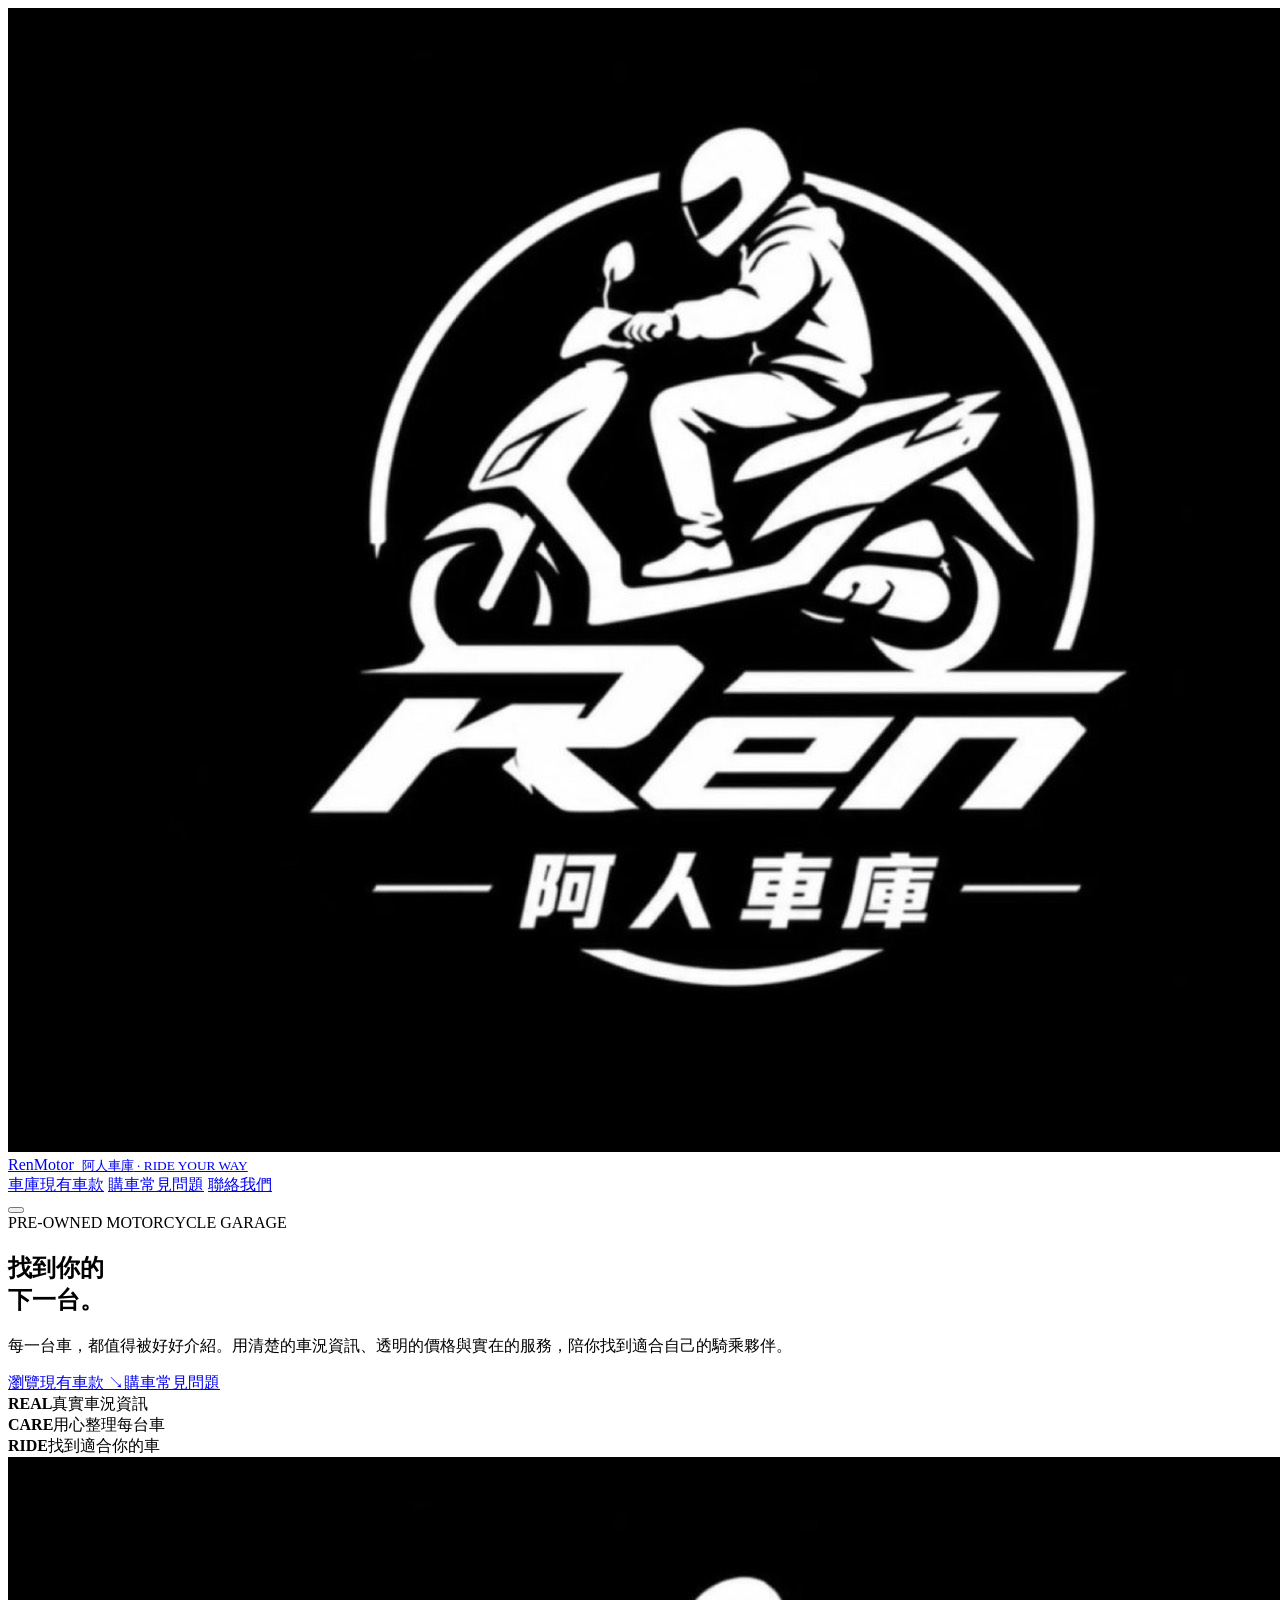
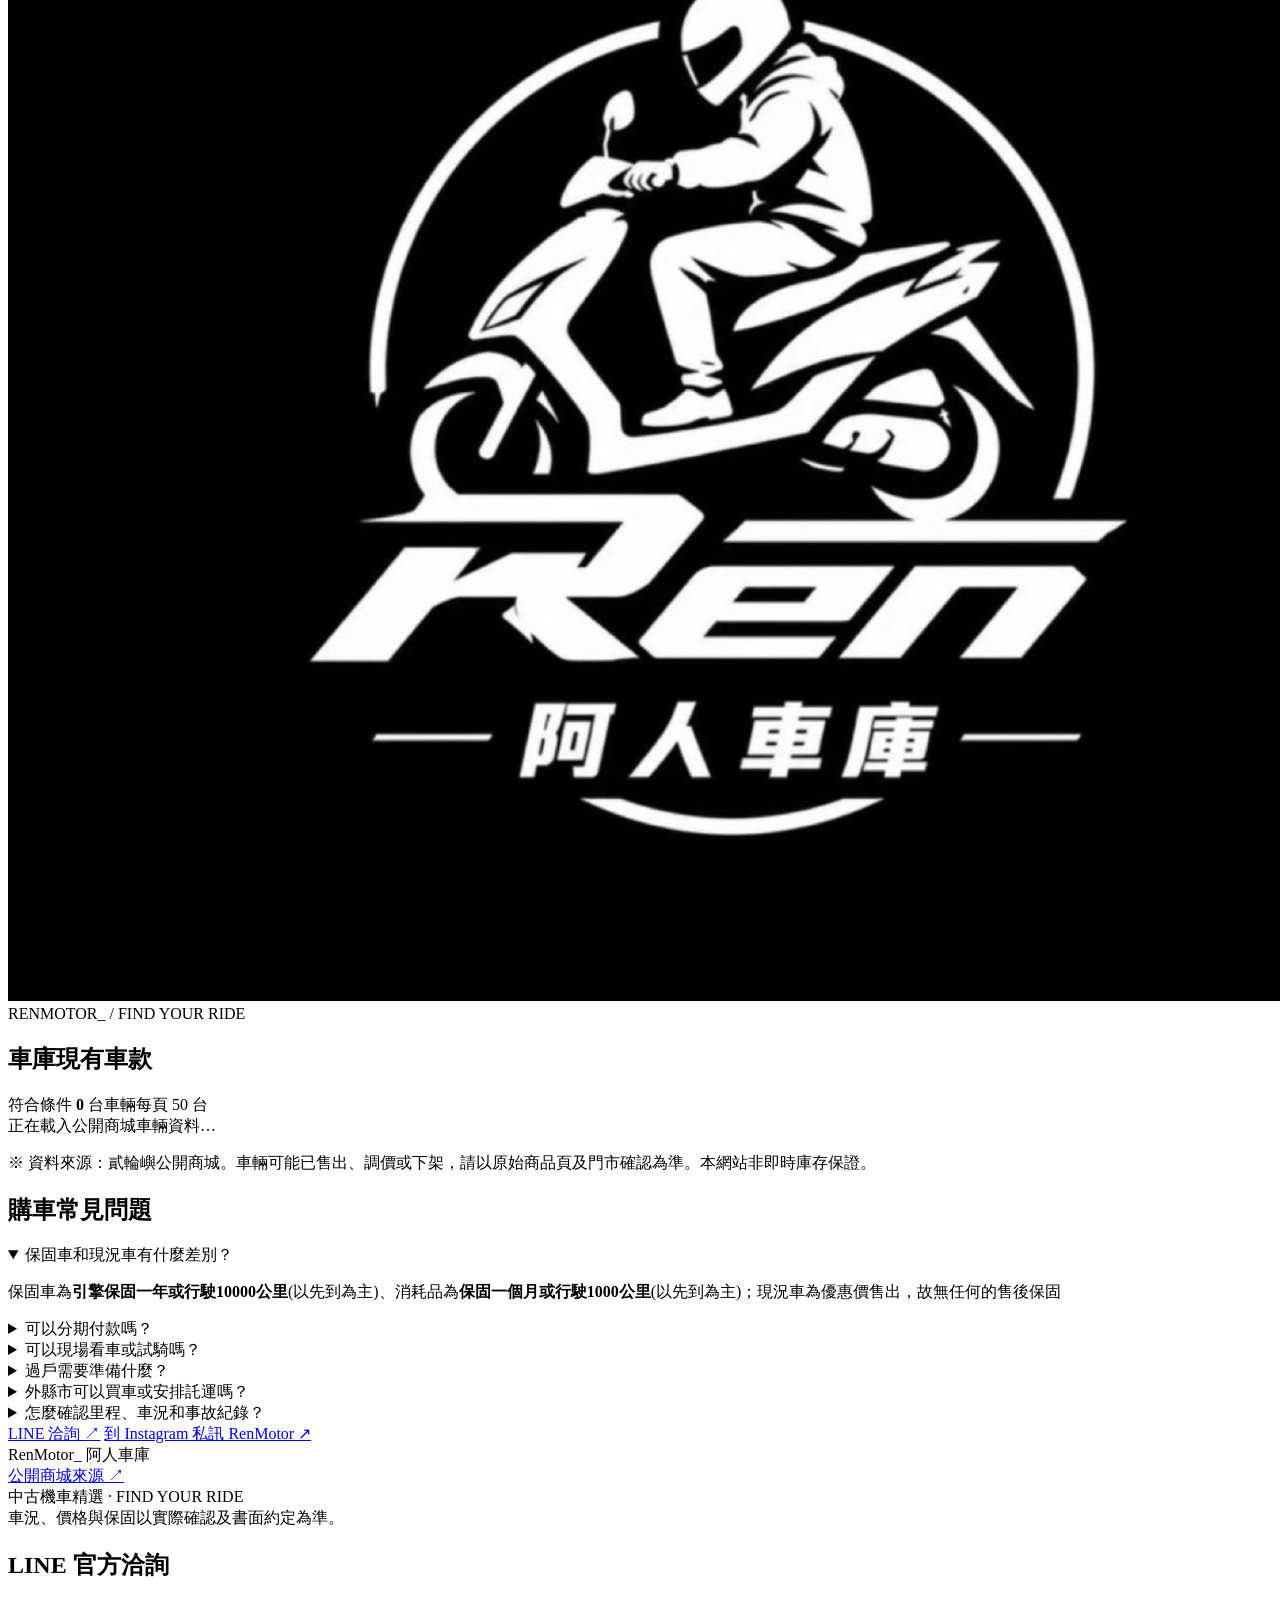
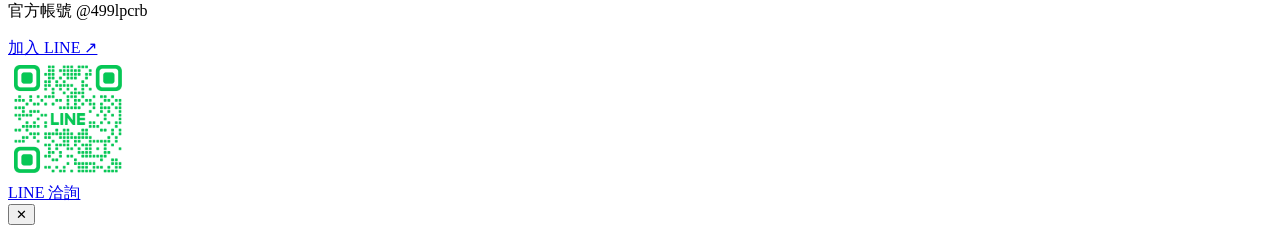
==== index.html @ c6c71e1e "Add files via upload" ====
<!DOCTYPE html>
<html lang="zh-Hant">
<head>
<meta charset="UTF-8">
<meta name="viewport" content="width=device-width, initial-scale=1.0">
<meta name="theme-color" content="#090909">
<meta name="referrer" content="no-referrer">
<meta http-equiv="Content-Security-Policy" content="default-src 'self'; img-src 'self' https://cdn.store-assets.com; object-src 'none'; frame-src 'none'; base-uri 'none'; form-action 'none'">
<title>RenMotor_ 阿人車庫｜中古機車精選</title>
<link rel="stylesheet" href="./styles.css">
</head>
<body>
<header><div class="wrap nav">
  <a class="brand" href="#" aria-label="RenMotor 首頁">
    <img class="logo" src="./ren-logo.png" alt="阿人車庫 Logo">
    <div>RenMotor_<small>阿人車庫<span lang="en"> · RIDE YOUR WAY</span></small></div>
  </a>
  <nav class="navlinks" aria-label="網站導覽">
    <a href="#inventory">車庫現有車款</a>
    <a href="#faq">購車常見問題</a>
    <a href="#contact">聯絡我們</a>
  </nav>
  <div class="nav-actions">
    <button class="nav-icon nav-filter" id="openFilters" type="button" aria-label="篩選車款" aria-haspopup="dialog" aria-controls="filterDrawer" aria-expanded="false">
      <span class="search-icon" aria-hidden="true"></span>
    </button>
    <a class="nav-icon" href="https://www.instagram.com/renmotor_/" target="_blank" rel="noopener noreferrer" aria-label="RenMotor Instagram"><span class="ig-icon" aria-hidden="true"></span></a>
    <a class="nav-icon" href="https://shop.2motor.tw/" target="_blank" rel="noopener noreferrer" aria-label="貳輪嶼線上車庫"><img class="motor-island-icon" src="./motor-island.png" alt=""></a>
  </div>
</div></header>
<main>
<section class="hero"><div class="wrap hero-grid">
  <div><div class="eyebrow">PRE-OWNED MOTORCYCLE GARAGE</div><h1>找到你的<br><span>下一台。</span></h1><p>每一台車，都值得被好好介紹。用清楚的車況資訊、透明的價格與實在的服務，陪你找到適合自己的騎乘夥伴。</p>
  <div class="hero-actions"><a class="btn primary" href="#inventory">瀏覽現有車款 ↘</a><a class="btn ghost" href="#faq">購車常見問題</a></div>
  <div class="stats"><div class="stat"><strong>REAL</strong><span>真實車況資訊</span></div><div class="stat"><strong>CARE</strong><span>用心整理每台車</span></div><div class="stat"><strong>RIDE</strong><span>找到適合你的車</span></div></div></div>
 
<div class="hero-visual">
  <img src="./ren-logo.png" alt="阿人車庫 RenMotor 品牌 Logo">
  <div class="hero-stamp">RENMOTOR_ / FIND YOUR RIDE</div>
</div>
</div></section>
<section class="section" id="inventory" aria-labelledby="inventory-title"><div class="wrap">
  <h2 class="visually-hidden" id="inventory-title">車庫現有車款</h2>
  <div class="results-line"><span aria-live="polite">符合條件 <strong id="resultCount">0</strong> 台車輛</span><span id="pageInfo">每頁 50 台</span></div>
  <div class="sync-status" id="syncStatus">正在載入公開商城車輛資料…</div>
  <div class="cards" id="cards"></div><div class="empty" id="empty" hidden>沒有符合條件的車款，試試調整搜尋條件。</div><div class="pagination" id="pagination" aria-label="車輛分頁"></div>
  <p class="notice">※ 資料來源：貳輪嶼公開商城。車輛可能已售出、調價或下架，請以原始商品頁及門市確認為準。本網站非即時庫存保證。</p>
</div></section>
<section class="section faq-section" id="faq" aria-labelledby="faq-title"><div class="wrap faq-wrap">
  <h2 id="faq-title">購車常見問題</h2>
  <details class="faq-item" name="purchase-faq" open>
    <summary>保固車和現況車有什麼差別？</summary>
    <p>保固車為<strong>引擎保固一年或行駛10000公里</strong>(以先到為主)、消耗品為<strong>保固一個月或行駛1000公里</strong>(以先到為主)；現況車為優惠價售出，故無任何的售後保固</p>
  </details>
  <details class="faq-item" name="purchase-faq">
    <summary>可以分期付款嗎？</summary>
    <p>我們配合的是民間貸款資融公司；需年滿18歲成年、且有薪轉帳證明或勞健保證明；需<strong>無酒駕及毒駕紀錄‼️</strong><br>請提供想看的車款，向門市確認可用的分期方案、期數、每期金額及總費用。實際條件以申辦結果與契約為準。</p>
  </details>
  <details class="faq-item" name="purchase-faq">
    <summary>可以現場看車或試騎嗎？</summary>
    <p>出發前可先提供車款或車輛編號，請門市確認庫存並預約。若要試騎，請先詢問門市的安排並備妥有效駕照。</p>
  </details>
  <details class="faq-item" name="purchase-faq">
    <summary>過戶需要準備什麼？</summary>
    <p>身分證正本、第二證件正本(健保卡或駕照擇一)、印章<br>※外籍人士需改提供A.R.C</p>
  </details>
  <details class="faq-item" name="purchase-faq">
    <summary>外縣市可以買車或安排託運嗎？</summary>
    <p>請告知取車地點或送達縣市，讓門市確認能否安排託運，以及費用、交付時間與驗收方式。</p>
  </details>
  <details class="faq-item" name="purchase-faq">
    <summary>怎麼確認里程、車況和事故紀錄？</summary>
    <p>可以先看原商品頁的照片和車況說明，並在看車時請門市說明里程、已知事故或泡水紀錄，以及可提供的檢查或維修資料。</p>
  </details>
  <div class="faq-contact">
    <a class="line-action" href="https://line.me/R/ti/p/%40499lpcrb" target="_blank" rel="noopener noreferrer">LINE 洽詢 ↗</a>
    <a class="line-action" href="https://www.instagram.com/renmotor_/" target="_blank" rel="noopener noreferrer">到 Instagram 私訊 RenMotor ↗</a>
  </div>
</div></section>
</main>
<footer id="contact"><div class="wrap footer-row">
  <div>
    <div class="footer-brand">Ren<span>Motor_</span> 阿人車庫</div>
    <div class="footer-note"><a class="details-link" href="https://shop.2motor.tw/collections/allmotor" target="_blank" rel="noopener noreferrer">公開商城來源 ↗</a></div>
    <div class="footer-note">中古機車精選 · FIND YOUR RIDE</div>
  </div>
  <div>車況、價格與保固以實際確認及書面約定為準。</div>
  <section class="line-contact" aria-labelledby="line-contact-title">
    <div>
      <h2 id="line-contact-title">LINE 官方洽詢</h2>
      <p>官方帳號 @499lpcrb</p>
      <a class="line-action" id="lineAddFriend" href="https://line.me/R/ti/p/%40499lpcrb" target="_blank" rel="noopener noreferrer">加入 LINE ↗</a>
    </div>
    <img class="line-qr" src="./line-qr.png" width="120" height="120" loading="lazy" alt="掃描 QR Code 加入 LINE 官方帳號 @499lpcrb">
  </section>
</div></footer>
<a class="line-float" href="https://line.me/R/ti/p/%40499lpcrb" target="_blank" rel="noopener noreferrer" aria-label="LINE 洽詢 @499lpcrb">
  <span class="line-bubble" aria-hidden="true"></span> LINE 洽詢
</a>
<dialog class="filter-drawer" id="filterDrawer" aria-labelledby="filterTitle">
  <div class="filter-heading">
    <h2 id="filterTitle">篩選車款</h2>
    <button class="filter-close" id="closeFilters" type="button" aria-label="關閉篩選" autofocus>×</button>
  </div>
  <form id="filterForm" method="dialog">
    <div class="filter-fields">
      <div class="field field-wide">
        <label for="search">關鍵字搜尋</label>
        <input id="search" type="search" autocomplete="off" placeholder="輸入品牌、車型或車輛編號">
      </div>
      <div class="field">
        <label for="storeFilter">門市</label>
        <select id="storeFilter"><option value="">全部門市</option></select>
      </div>
      <div class="field">
        <label for="brandFilter">品牌</label>
        <select id="brandFilter">
          <option value="">全部品牌</option>
          <option value="YAMAHA">YAMAHA 山葉</option>
          <option value="SYM">SYM 三陽</option>
          <option value="KYMCO">KYMCO 光陽</option>
          <option value="HONDA">HONDA 本田</option>
          <option value="SUZUKI">SUZUKI 台鈴／鈴木</option>
          <option value="KAWASAKI">KAWASAKI 川崎</option>
          <option value="GOGORO">GOGORO 睿能</option>
          <option value="AEON">AEON 宏佳騰</option>
          <option value="BMW">BMW</option>
          <option value="HARTFORD">HARTFORD 哈特佛</option>
          <option value="PGO">PGO</option>
          <option value="VESPA">VESPA</option>
        </select>
      </div>
      <div class="field">
        <label for="categoryFilter">排氣量與車種</label>
        <select id="categoryFilter">
          <option value="">全部車種</option>
          <option value="electric">電動車款</option>
          <option value="green-50">50cc 綠牌車款</option>
          <option value="up-to-125">125cc 以下車款</option>
          <option value="126-150">126–150cc 車款</option>
          <option value="151-249">151–249cc 車款</option>
          <option value="heavy">紅黃牌重機</option>
          <option value="white-manual">白牌檔車</option>
          <option value="vespa">偉士牌</option>
        </select>
      </div>
      <div class="field">
        <label for="warrantyFilter">保固篩選</label>
        <select id="warrantyFilter">
          <option value="">全部車輛</option>
          <option value="warranty">保固車</option>
          <option value="as-is">現況車</option>
        </select>
      </div>
      <div class="field field-wide">
        <label for="sortFilter">排序方式</label>
        <select id="sortFilter">
          <option value="newest">最新上架</option>
          <option value="low">價格由低至高</option>
          <option value="high">價格由高至低</option>
        </select>
      </div>
    </div>
    <div class="filter-actions">
      <button class="btn ghost" id="resetBtn" type="button">重設全部</button>
      <button class="btn primary" type="submit">套用篩選</button>
    </div>
  </form>
</dialog>
<div class="modal" id="modal" role="dialog" aria-modal="true" aria-labelledby="modalTitle"><div class="modal-box"><button class="modal-close" id="closeModal" aria-label="關閉">✕</button><div class="modal-content" id="modalContent"></div></div></div>
<div class="toast" id="toast"></div>
<script src="./app.js"></script>
</body>
</html>
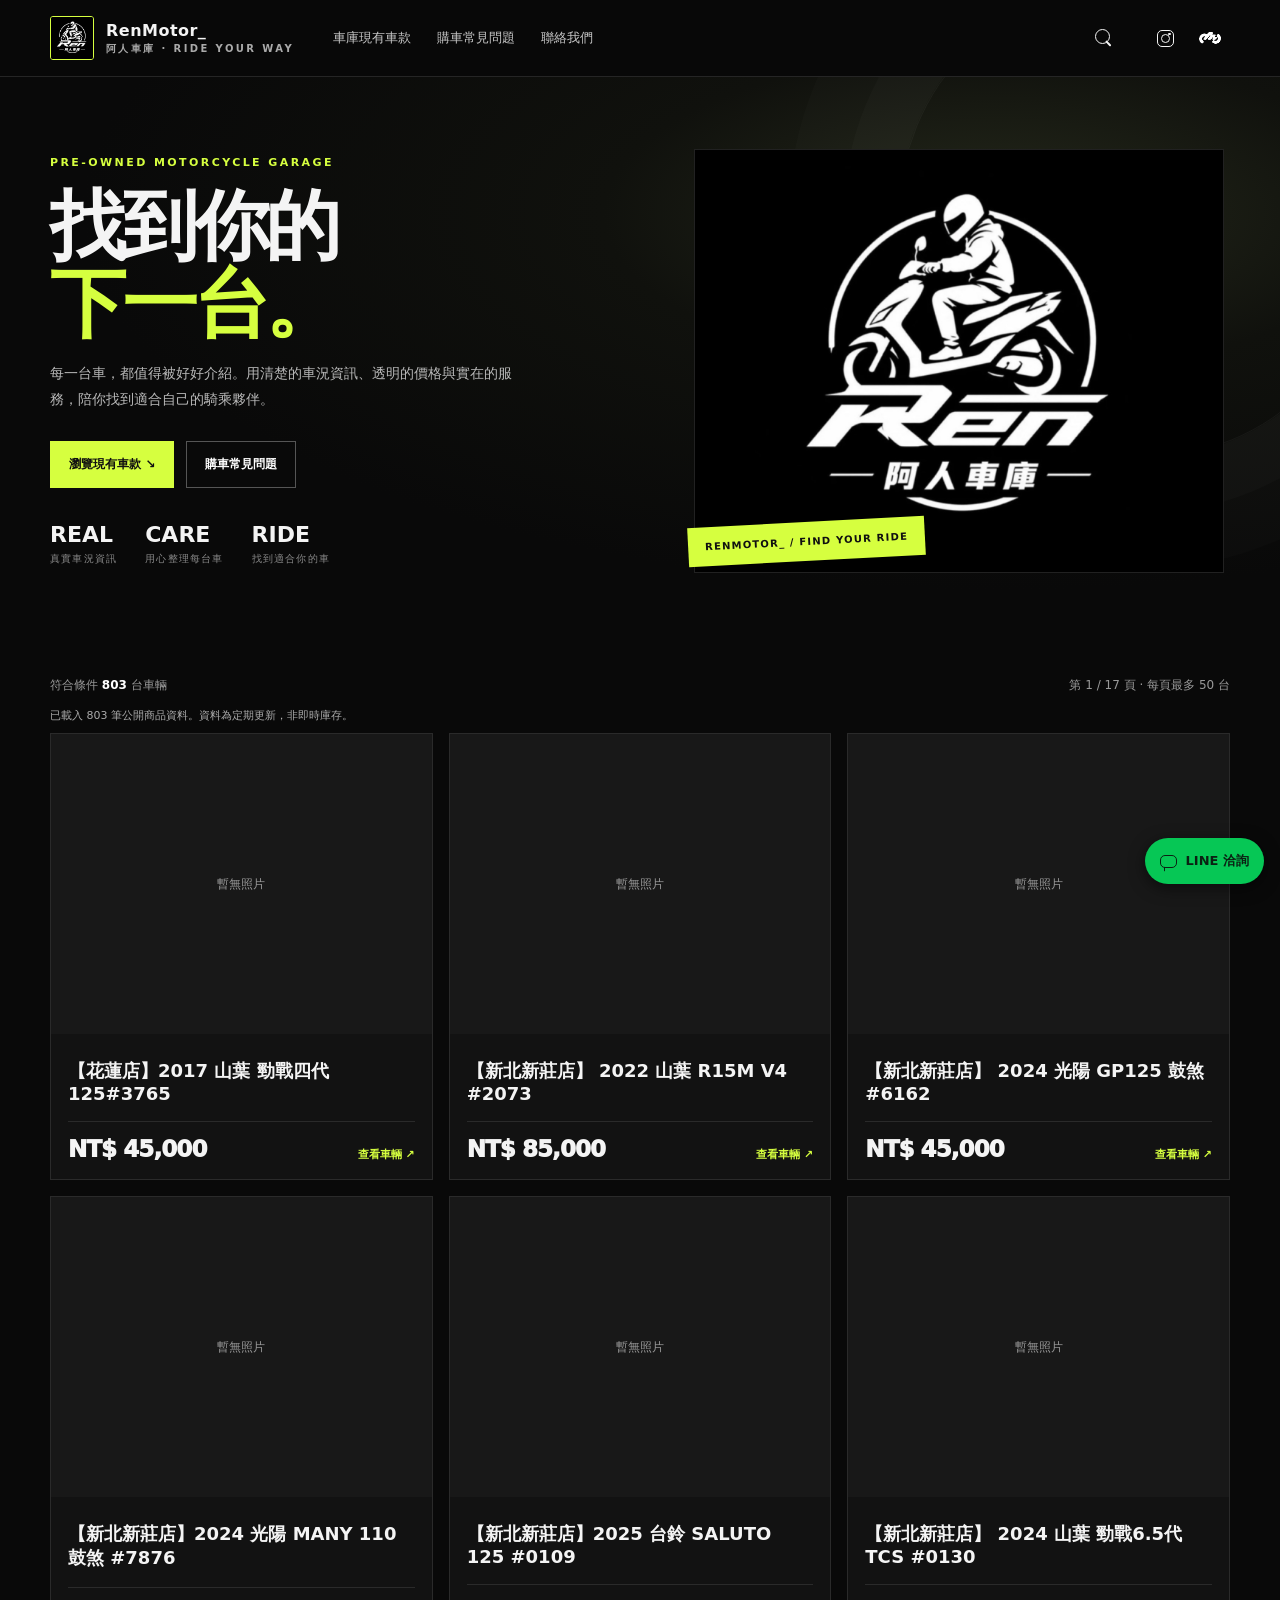
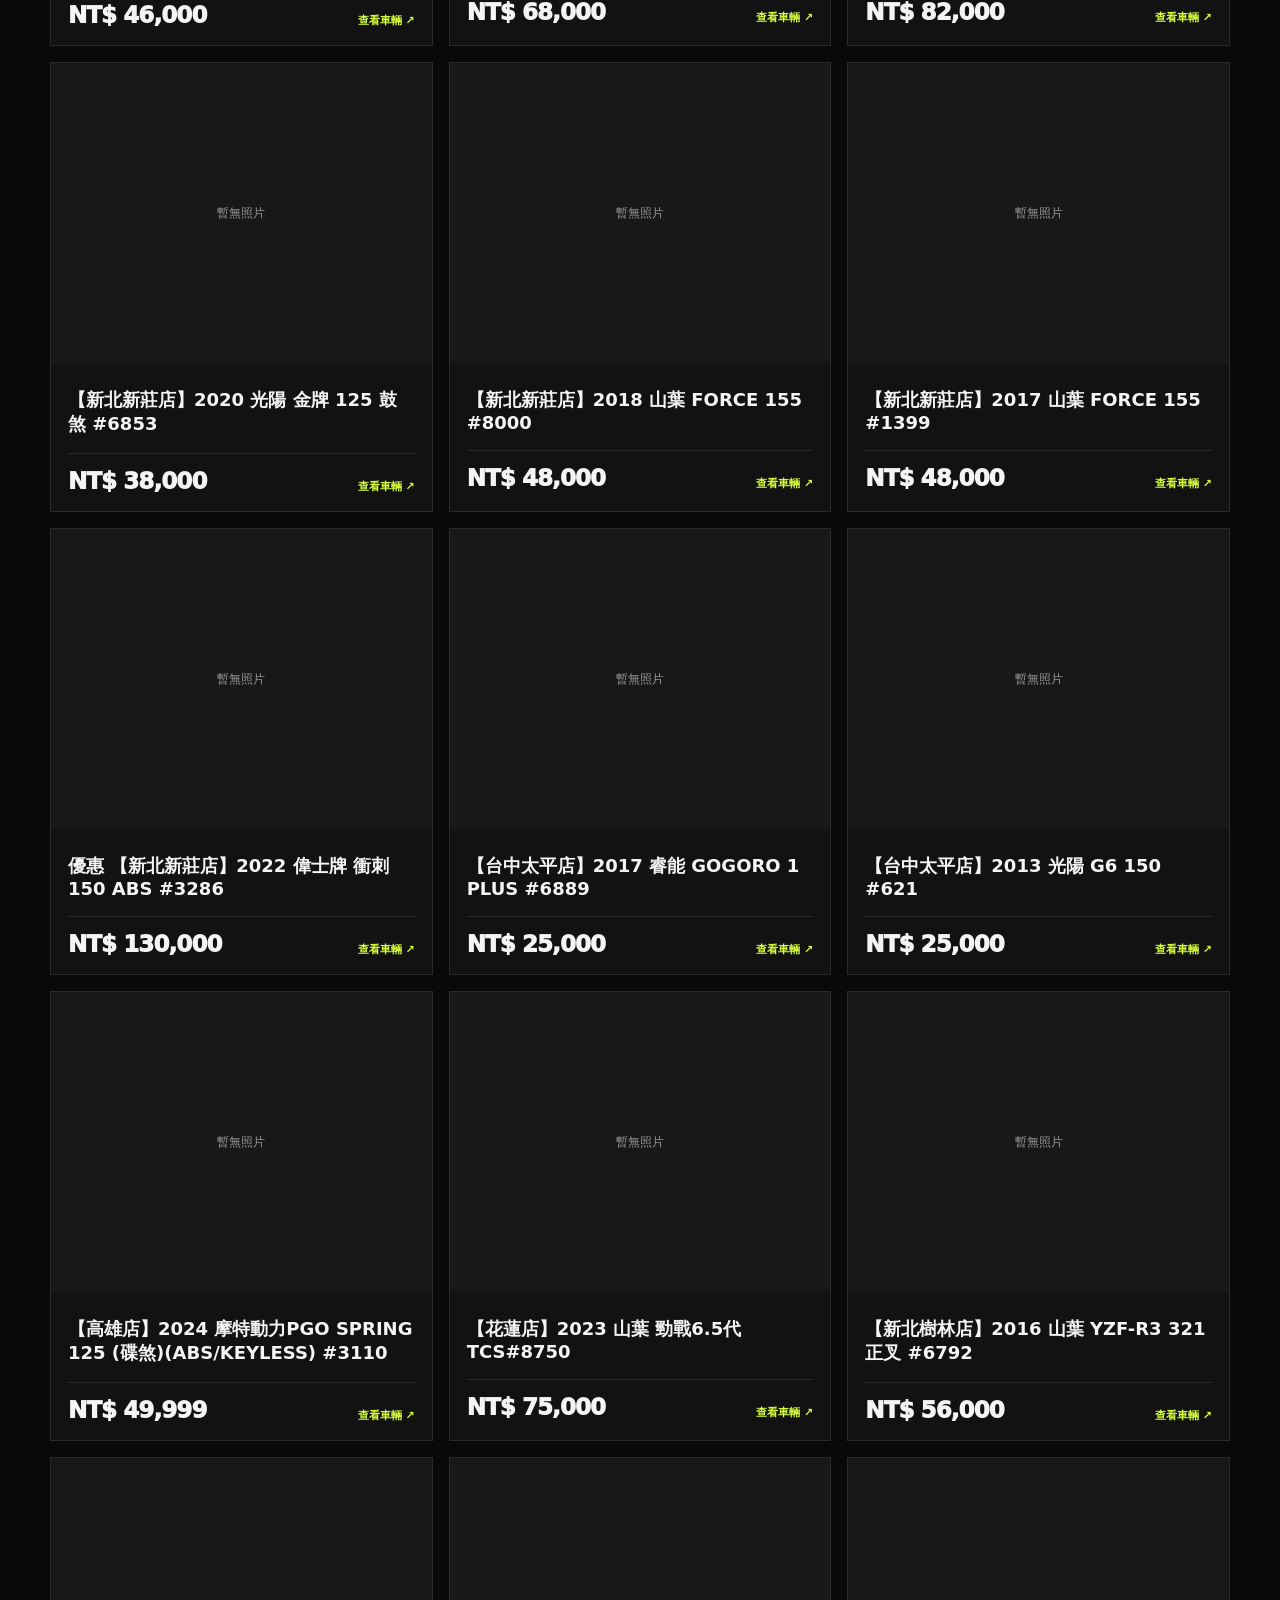
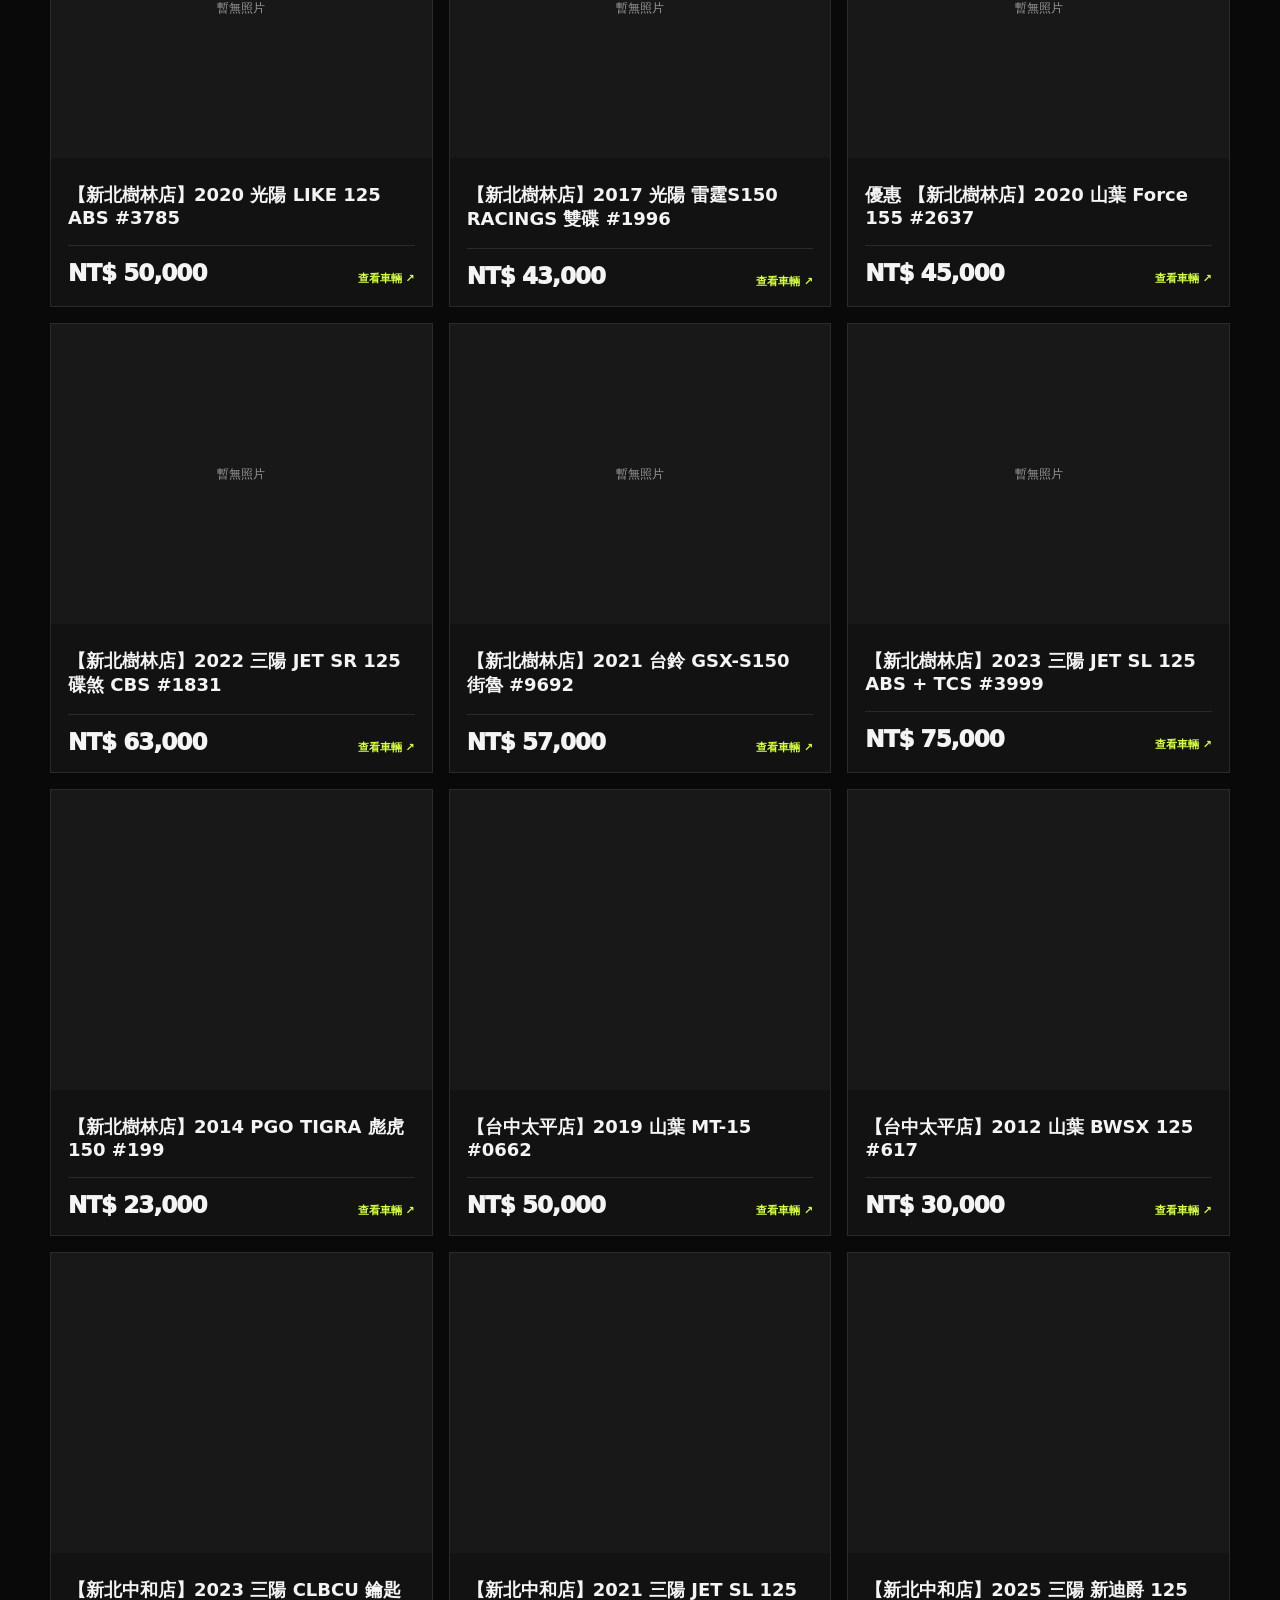
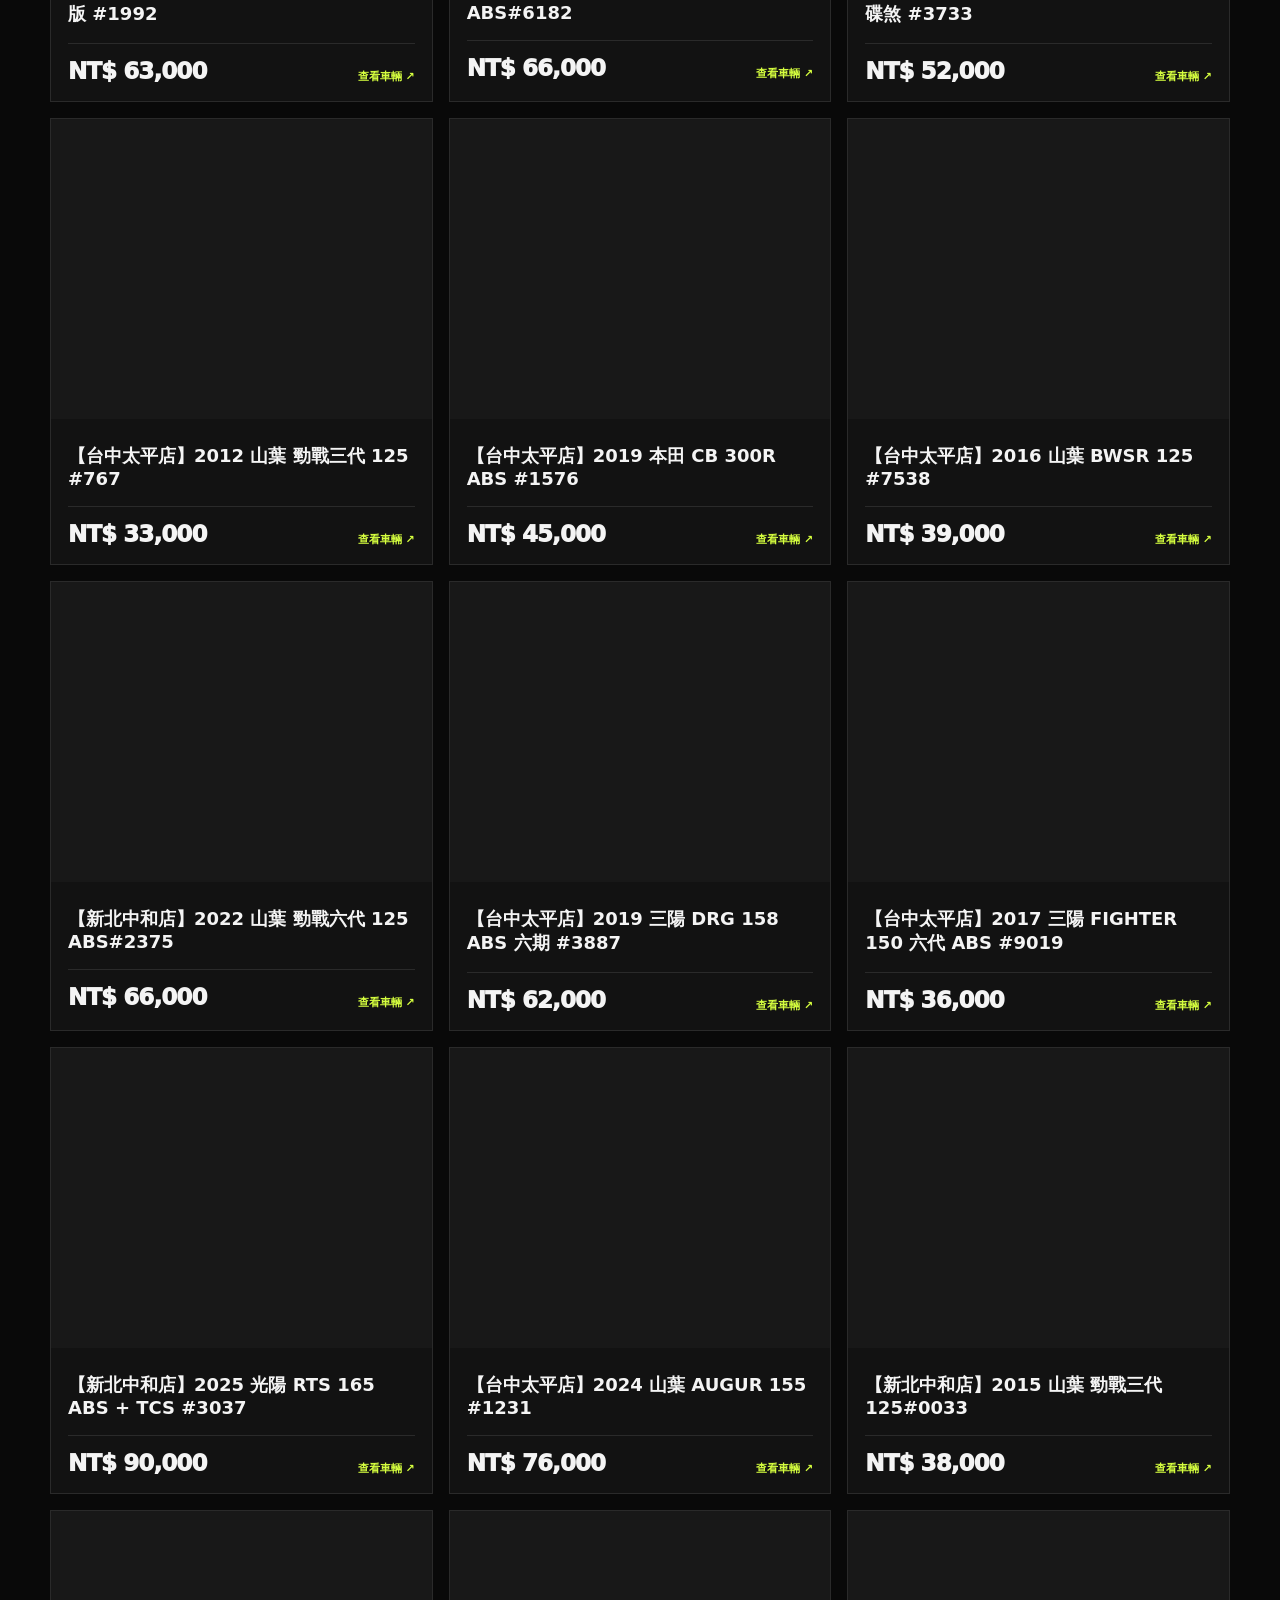
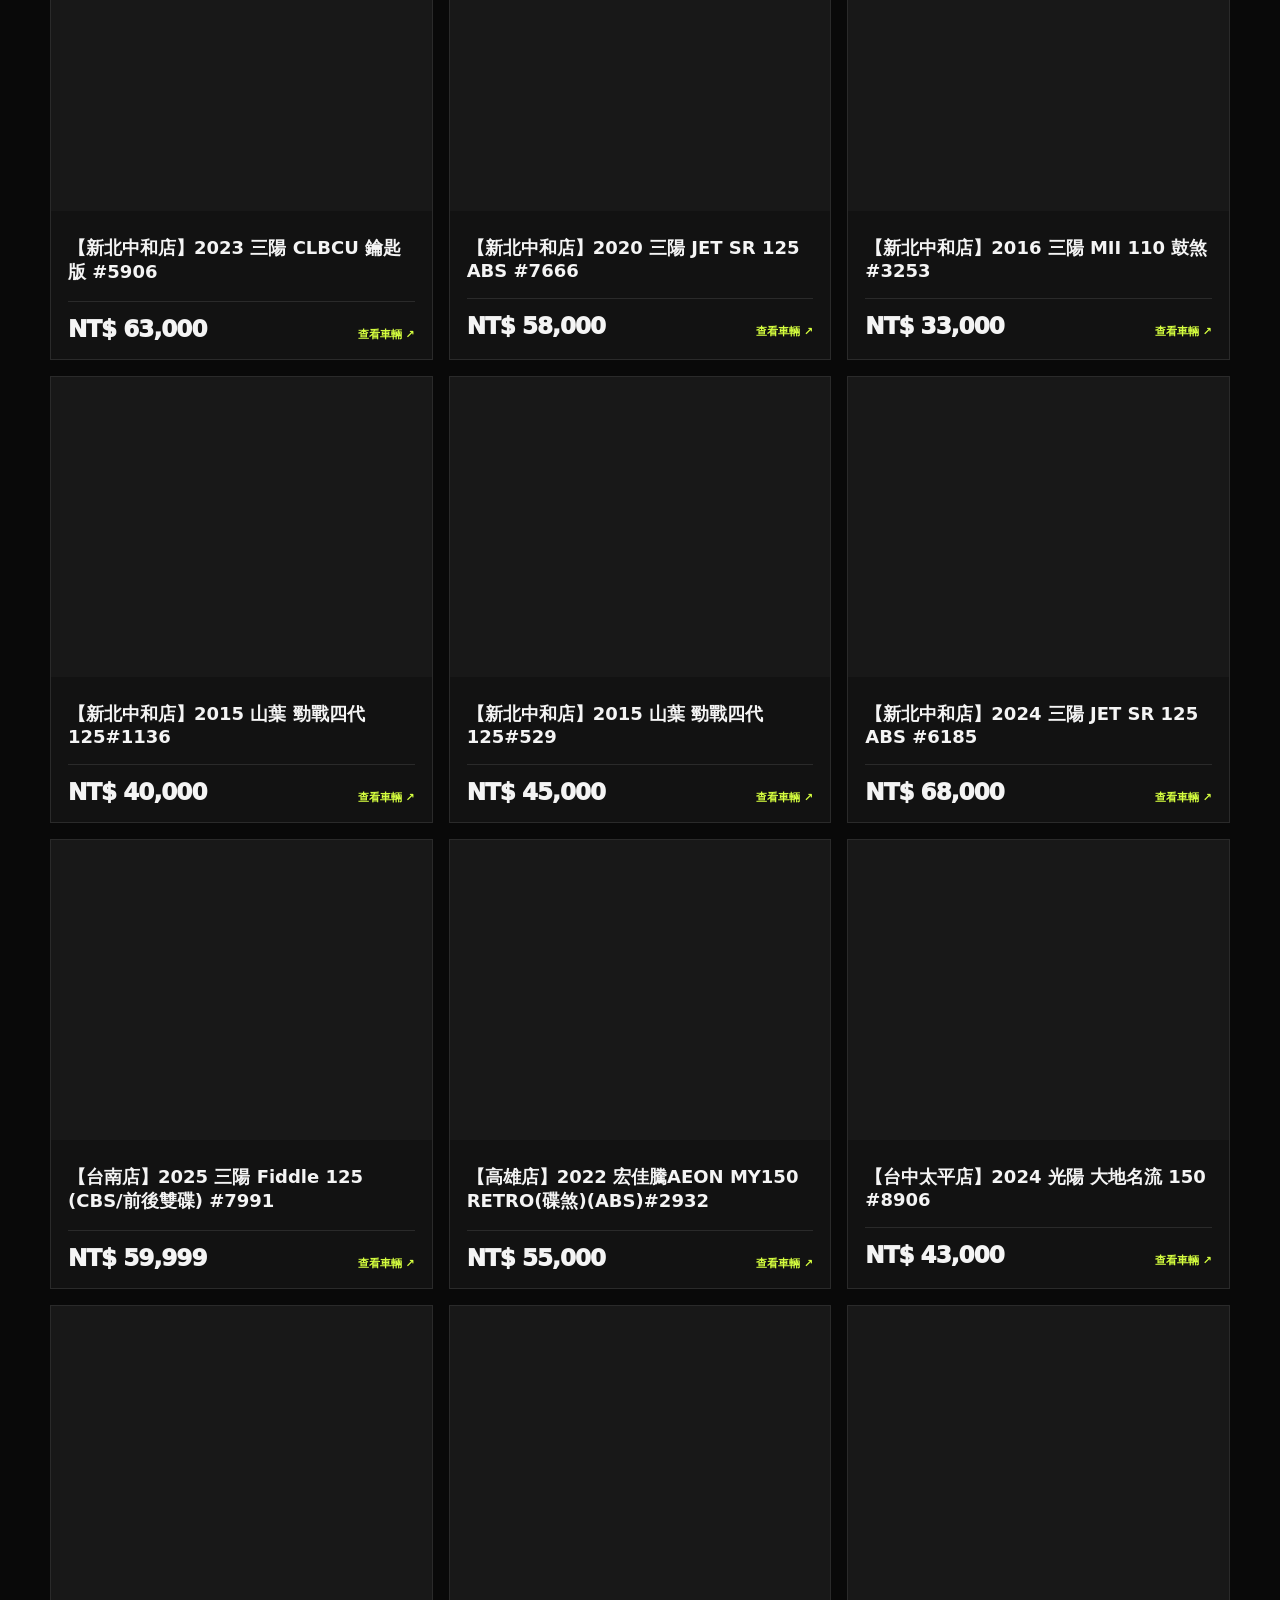
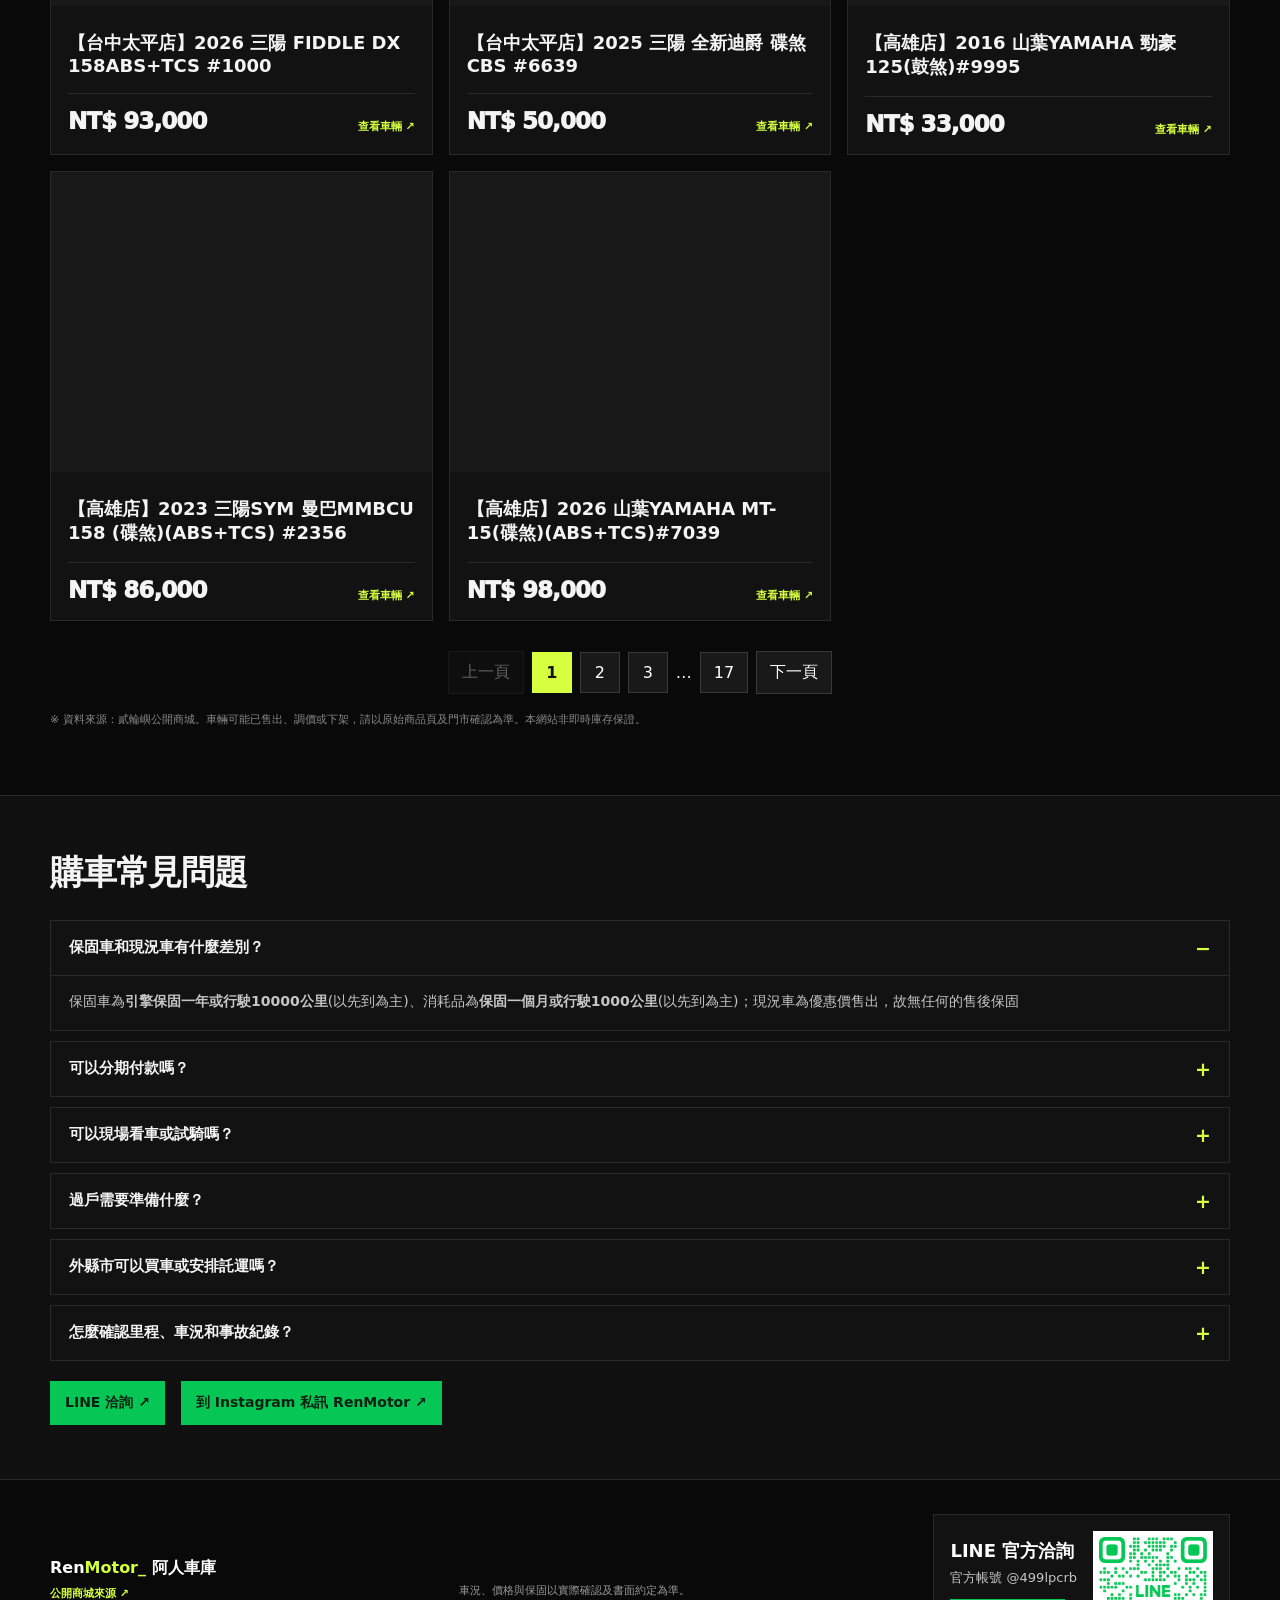
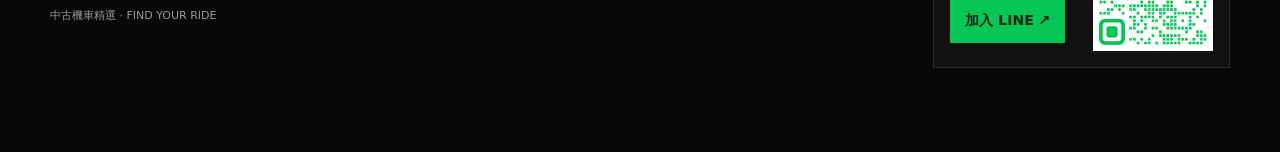
==== commit b97772f7: "Add files via upload" ====
--- a/index.html
+++ b/index.html
@@ -6,8 +6,19 @@
 <meta name="theme-color" content="#090909">
 <meta name="referrer" content="no-referrer">
 <meta http-equiv="Content-Security-Policy" content="default-src 'self'; img-src 'self' https://cdn.store-assets.com; object-src 'none'; frame-src 'none'; base-uri 'none'; form-action 'none'">
-<title>RenMotor_ 阿人車庫｜中古機車精選</title>
+<title>阿人車庫 RenMotor｜中古機車查詢與購車諮詢</title>
+<meta name="description" content="查詢貳輪嶼各門市的中古機車，依品牌、門市與保固條件篩選。透過 LINE 或 Instagram 聯繫阿人車庫，詢問車況、價格與看車方式。">
+<link rel="canonical" href="https://renmotor-tw.github.io/">
+<link rel="icon" href="./favicon.png" type="image/png" sizes="96x96">
 <link rel="stylesheet" href="./styles.css">
+<script type="application/ld+json">
+{
+  "@context": "https://schema.org",
+  "@type": "WebSite",
+  "name": "阿人車庫 RenMotor",
+  "url": "https://renmotor-tw.github.io/"
+}
+</script>
 </head>
 <body>
 <header><div class="wrap nav">
--- a/styles.css
+++ b/styles.css
@@ -0,0 +1,233 @@
+:root{--bg:#090909;--panel:#121212;--panel2:#191919;--line:#2a2a2a;--text:#f4f4f4;--muted:#a3a3a3;--lime:#d6ff3f;--white:#fff}
+*{box-sizing:border-box}html{scroll-behavior:smooth}body{margin:0;background:var(--bg);color:var(--text);font-family:Inter,"Noto Sans TC","Microsoft JhengHei",system-ui,sans-serif}a{color:inherit;text-decoration:none}button,input,select{font:inherit}
+header{border-bottom:1px solid #252525;background:rgba(9,9,9,.92);position:sticky;top:0;z-index:10;backdrop-filter:blur(16px)}.brand{display:flex;align-items:center;gap:12px;font-weight:900;letter-spacing:.03em}.logo {
+  width: 44px;
+  height: 44px;
+  flex-shrink: 0;
+  display: block;
+  object-fit: cover;
+  object-position: center 52%;
+  background: #090909;
+  border: 1px solid var(--lime);
+  border-radius: 3px;
+}.brand small{display:block;color:#aaa;font-size:10px;letter-spacing:.24em;margin-top:2px}
+.hero{padding:72px 0 50px;position:relative;overflow:hidden;background:radial-gradient(ellipse at 78% 25%,#25291b 0%,#10110d 28%,#090909 65%)}.hero:after{content:"";position:absolute;width:480px;height:480px;border:1px solid #ffffff0b;border-radius:50%;right:-100px;top:-100px;box-shadow:0 0 0 55px #ffffff04,0 0 0 110px #ffffff03;pointer-events:none}.eyebrow{color:var(--lime);font-size:11px;letter-spacing:.22em;font-weight:800;text-transform:uppercase}.hero-grid{display:grid;grid-template-columns:1.05fr .95fr;align-items:center;gap:38px;position:relative;z-index:1}.hero h1{font-size:clamp(42px,6vw,76px);line-height:1.03;letter-spacing:-.055em;margin:18px 0}.hero h1 span{color:var(--lime)}.hero p{color:#b8b8b8;max-width:470px;line-height:1.85;font-size:14px}.hero-actions{display:flex;gap:12px;flex-wrap:wrap;margin-top:28px}.btn{display:inline-flex;align-items:center;justify-content:center;gap:8px;padding:14px 18px;font-size:12px;font-weight:850;border:1px solid #555;cursor:pointer}.btn.primary{background:var(--lime);color:#101010;border-color:var(--lime)}.btn.ghost{background:transparent;color:#fff}.hero-visual{min-height:300px;display:flex;align-items:center;justify-content:center;position:relative}.hero-visual img{
+  width:100%;
+  max-width:530px;
+  aspect-ratio:1.25;
+  object-fit:contain;
+  background:#090909;
+  filter:none;
+  border:1px solid #ffffff19;
+}.hero-stamp{position:absolute;bottom:12px;left:0;background:var(--lime);color:#101010;padding:14px 17px;font-size:10px;font-weight:900;letter-spacing:.12em;transform:rotate(-3deg)}.stats{display:flex;gap:28px;margin-top:34px}.stat strong{font-size:22px;display:block}.stat span{font-size:10px;color:#888;letter-spacing:.12em}
+.section{padding:54px 0}.field{display:flex;flex-direction:column;gap:7px}.field label{font-size:13px;color:#9b9b9b;letter-spacing:.08em}.field input,.field select{width:100%;background:#0b0b0b;color:#f4f4f4;border:1px solid #333;padding:10px 11px;min-height:42px;outline:none;min-width:0}.field input:focus,.field select:focus{border-color:var(--lime)}.results-line{display:flex;justify-content:space-between;align-items:center;color:#999;font-size:12px;margin-bottom:14px}.results-line strong{color:#fff}.cards{display:grid;grid-template-columns:repeat(3,1fr);gap:16px}.bike-card{background:var(--panel);border:1px solid var(--line);transition:transform .2s,border-color .2s;cursor:pointer;min-width:0}.bike-card:hover{transform:translateY(-4px);border-color:#707b35}.bike-img{height:220px;position:relative;background:#222;overflow:hidden}.bike-img img{width:100%;height:100%;object-fit:cover;transition:transform .4s;filter:contrast(1.04)}.bike-card:hover .bike-img img{transform:scale(1.04)}.tag{position:absolute;top:12px;left:12px;background:var(--lime);color:#111;padding:6px 8px;font-size:9px;font-weight:950;letter-spacing:.08em}.tag.gray{background:#252525;color:#ddd;border:1px solid #555}.card-body{padding:17px}.card-kicker{color:#aaa;font-size:10px;letter-spacing:.1em}.card-title{font-size:18px;font-weight:850;margin:8px 0 13px}.specs{display:flex;gap:12px;flex-wrap:wrap;color:#a7a7a7;font-size:11px}.price-row{display:flex;justify-content:space-between;align-items:end;border-top:1px solid #2a2a2a;margin-top:17px;padding-top:14px}.price{font-size:23px;font-weight:950;letter-spacing:-.04em}.price small{font-size:10px;color:#999;font-weight:500;letter-spacing:0}.details-link{font-size:11px;color:var(--lime);font-weight:800}.empty{padding:50px 20px;text-align:center;color:#aaa;border:1px dashed #444}.notice{font-size:11px;color:#888;margin-top:16px;line-height:1.8}
+footer{padding:34px 0;border-top:1px solid #292929;color:#999;font-size:11px}.footer-row{display:flex;justify-content:space-between;gap:20px;align-items:center}.footer-brand{font-size:16px;font-weight:900;color:#fff}.footer-brand span{color:var(--lime)}
+.modal{position:fixed;inset:0;background:#000c;z-index:20;display:none;align-items:center;justify-content:center;padding:20px}.modal.open{display:flex}.modal-box{background:#111;border:1px solid #444;max-width:900px;width:100%;max-height:90vh;overflow:auto;position:relative}.modal-close{position:sticky;float:right;top:8px;margin:8px 8px 0 0;z-index:2;background:#222;color:#fff;border:1px solid #555;width:36px;height:36px;cursor:pointer}.modal-content{display:grid;grid-template-columns:1fr 1fr;gap:0}.modal-photo{min-height:360px;background:#222}.modal-photo img{width:100%;height:100%;min-height:360px;object-fit:cover}.modal-info{padding:30px}.modal-info h2{font-size:28px;margin:10px 0}.modal-info .price{font-size:30px;color:var(--lime);margin:16px 0}.detail-grid{display:grid;grid-template-columns:1fr 1fr;gap:10px;margin:22px 0}.detail-cell{background:#1a1a1a;padding:12px}.detail-cell small{display:block;color:#999;font-size:10px;margin-bottom:5px}.detail-cell strong{font-size:13px}.modal-info p{font-size:12px;line-height:1.9;color:#bbb}.warranty{border:1px solid #4e5d20;color:#dfff74;padding:11px;font-size:11px;margin:16px 0}.line-btn{display:flex;width:100%;background:var(--lime);color:#111;justify-content:center;padding:14px;font-weight:950;font-size:12px;margin-top:18px}.toast{position:fixed;bottom:20px;left:50%;transform:translateX(-50%);background:#222;border:1px solid #555;padding:12px 16px;font-size:12px;display:none;z-index:30}
+@media(max-width:850px){.hero-grid{grid-template-columns:1fr}.hero{padding-top:50px}.hero-visual{min-height:200px}.hero-visual img{max-width:none;max-height:300px}.cards{grid-template-columns:repeat(2,1fr)}}
+@media(max-width:560px){.hero h1{font-size:44px}.hero{padding:42px 0}.stats{gap:20px}.stat strong{font-size:19px}.section{padding:38px 0}.cards{grid-template-columns:1fr}.bike-img{height:235px}.value-grid{grid-template-columns:1fr;gap:16px}.footer-row{align-items:start;flex-direction:column}.modal-content{grid-template-columns:1fr}.modal-photo,.modal-photo img{min-height:230px;height:230px}.modal-info{padding:20px}.modal-info h2{font-size:24px}}
+
+.pagination{display:flex;justify-content:center;align-items:center;gap:8px;flex-wrap:wrap;margin:30px 0 12px}.pagination button{background:#191919;border:1px solid #393939;color:#fff;padding:10px 13px;cursor:pointer;min-width:40px}.pagination button.active{background:var(--lime);color:#111;border-color:var(--lime);font-weight:900}.pagination button:disabled{opacity:.35;cursor:not-allowed}.sync-status{font-size:11px;color:#aaa;margin:10px 0}.store-name{color:var(--lime);font-size:11px;font-weight:800}.source-link{display:block;margin-top:12px;font-size:12px;color:var(--lime);text-decoration:underline}.no-image{display:grid;place-items:center;height:100%;color:#999;font-size:12px}.card-title{min-height:45px}
+
+/* RenMotor_ 車輛照片顯示優化 */
+  .bike-img {
+  height: 300px;
+  background: #181818;
+}
+
+.bike-img img {
+  width: 100%;
+  height: 100%;
+  object-fit: contain;
+  object-position: center;
+}
+
+@media (max-width: 560px) {
+  .bike-img {
+    height: 280px;
+  }
+ }
+
+/* 隱藏重複的門市小字與年份編號 */
+.bike-card .store-name,
+.bike-card .specs {
+  display: none;
+}
+
+
+
+
+.ig-icon{display:block;width:17px;height:17px;border:1.6px solid currentColor;border-radius:5px;position:relative}
+.ig-icon::before{content:"";position:absolute;width:7px;height:7px;border:1.5px solid currentColor;border-radius:50%;inset:0;margin:auto}
+.ig-icon::after{content:"";position:absolute;width:2.5px;height:2.5px;background:currentColor;border-radius:50%;right:2px;top:2px}
+#inventory,#faq,#contact{scroll-margin-top:110px}
+.faq-section{border-top:1px solid var(--line);background:#101010}
+
+.faq-wrap h2{font-size:clamp(26px,4vw,34px);margin:0 0 24px;letter-spacing:-.035em}
+.faq-item{border:1px solid var(--line);background:var(--panel)}
+.faq-item+.faq-item{margin-top:10px}
+.faq-item summary{display:flex;align-items:center;justify-content:space-between;gap:14px;padding:16px 18px;cursor:pointer;list-style:none;font-size:15px;font-weight:750}
+.faq-item summary::-webkit-details-marker{display:none}
+.faq-item summary::after{content:"+";color:var(--lime);font-size:19px}
+.faq-item[open] summary::after{content:"−"}
+.faq-item summary:focus-visible{outline:2px solid var(--lime);outline-offset:-2px}
+.faq-item p{margin:0;padding:14px 18px 16px;border-top:1px solid var(--line);font-size:14px;color:#c5c5c5;line-height:1.7}
+.faq-contact{display:flex;align-items:center;flex-wrap:wrap;gap:12px 16px;margin:20px 0 0;font-size:14px}
+
+.line-action,.line-float{display:inline-flex;align-items:center;justify-content:center;gap:9px;background:#06c755;color:#0b2113;font-weight:850}
+.line-action{min-height:44px;padding:10px 15px;font-size:14px}
+.line-action:hover,.line-float:hover{background:#22da6d}
+.line-action:focus-visible,.line-float:focus-visible{outline:2px solid #fff;outline-offset:3px}
+.line-contact{display:grid;grid-template-columns:minmax(0,1fr) auto;align-items:center;gap:16px;border:1px solid var(--line);background:var(--panel);padding:16px}
+.line-contact h2{margin:0;font-size:18px;color:#fff}
+.line-contact p{margin:6px 0 12px;font-size:13px;color:#c5c5c5}
+.line-qr{display:block;width:120px;height:120px;object-fit:contain;background:#fff}
+.line-float{position:fixed;z-index:12;right:max(16px,env(safe-area-inset-right));bottom:max(16px,env(safe-area-inset-bottom));min-height:46px;padding:10px 15px;border-radius:999px;font-size:13px;box-shadow:0 4px 16px #0008}
+.line-bubble{position:relative;display:block;width:17px;height:13px;border:1.5px solid currentColor;border-radius:5px}
+.line-bubble::after{content:"";position:absolute;width:4px;height:4px;bottom:-3px;left:3px;background:inherit;border-left:1.5px solid currentColor;transform:skewY(-30deg)}
+#contact{padding-bottom:max(84px,calc(env(safe-area-inset-bottom) + 64px))}
+#contact .footer-row{flex-wrap:wrap}
+@media(max-width:560px){
+  .line-contact{width:100%;gap:10px;padding:12px}
+  .line-qr{width:104px;height:104px}
+}
+
+.wrap {
+  width: 100%;
+  max-width: 1600px;
+  margin-inline: auto;
+  padding-inline: 50px;
+}
+.nav {
+  min-height: 76px;
+  display: flex;
+  align-items: center;
+  gap: clamp(14px, 3vw, 40px);
+}
+.brand { flex-shrink: 0; white-space: nowrap; }
+.navlinks { display: flex; gap: 26px; white-space: nowrap; color: #c8c8c8; font-size: 13px; }
+.navlinks a:hover, .nav-icon:hover, .nav-filter[aria-expanded="true"], .nav-filter.has-filters { color: var(--lime); }
+.nav-actions { display: flex; align-items: center; gap: 5px; margin-inline-start: auto; flex-shrink: 0; }
+.nav-icon {
+  display: grid;
+  place-items: center;
+  width: 40px;
+  height: 40px;
+  padding: 0;
+  background: transparent;
+  color: var(--text);
+  border: 0;
+  cursor: pointer;
+}
+.nav-icon:focus-visible, .filter-close:focus-visible { outline: 2px solid var(--lime); outline-offset: 2px; }
+.nav-filter { margin-inline-end: clamp(8px, 1.6vw, 16px); }
+.search-icon { position: relative; width: 18px; height: 18px; }
+.search-icon::before {
+  content: "";
+  position: absolute;
+  inset: 0 auto auto 0;
+  width: 13px;
+  height: 13px;
+  border: 1.5px solid currentColor;
+  border-radius: 50%;
+}
+.search-icon::after {
+  content: "";
+  position: absolute;
+  top: 11px;
+  left: 11px;
+  width: 7px;
+  height: 1.5px;
+  border-radius: 1px;
+  background: currentColor;
+  transform: rotate(45deg);
+  transform-origin: left center;
+}
+.motor-island-icon { width: 30px; height: 30px; filter: grayscale(1) contrast(5); mix-blend-mode: screen; }
+.footer-note { margin-top: 7px; }
+.visually-hidden {
+  position: absolute;
+  width: 1px;
+  height: 1px;
+  overflow: hidden;
+  clip-path: inset(50%);
+  white-space: nowrap;
+}
+
+.filter-drawer {
+  position: fixed;
+  inset: 0 0 0 auto;
+  width: min(366px, calc(100% - 16px));
+  height: 100%;
+  max-width: none;
+  max-height: 100%;
+  margin: 0;
+  padding: 18px 19px max(19px, env(safe-area-inset-bottom));
+  overflow-y: auto;
+  border: 0;
+  border-inline-start: 1px solid var(--line);
+  background: var(--panel);
+  color: var(--text);
+  color-scheme: dark;
+}
+.filter-drawer[open] { display: flex; flex-direction: column; animation: filter-drawer-open 195ms ease-out; }
+.filter-drawer::backdrop { background: rgb(0 0 0 / 54%); }
+html:has(.filter-drawer[open]), body.modal-lock { overflow: hidden; }
+.filter-heading {
+  display: flex;
+  justify-content: space-between;
+  align-items: center;
+  gap: 12px;
+  padding-bottom: 12px;
+  margin-bottom: 16px;
+  border-bottom: 1px solid var(--line);
+}
+.filter-heading h2 { margin: 0; font-size: 20px; }
+.filter-close {
+  width: 40px;
+  height: 40px;
+  padding: 0;
+  border: 1px solid var(--line);
+  background: var(--bg);
+  color: var(--text);
+  font-size: 23px;
+  cursor: pointer;
+}
+.filter-close:hover { border-color: var(--lime); color: var(--lime); }
+#filterForm { display: flex; flex: 1; flex-direction: column; }
+.filter-fields { display: grid; grid-template-columns: repeat(2, minmax(0, 1fr)); gap: 14px 10px; }
+.field-wide { grid-column: 1 / -1; }
+.filter-actions { display: grid; grid-template-columns: repeat(2, minmax(0, 1fr)); gap: 8px; padding-top: 20px; margin-top: auto; }
+.filter-actions .btn { min-height: 44px; }
+@keyframes filter-drawer-open {
+  from { transform: translateX(100%); }
+  to { transform: translateX(0); }
+}
+
+@media (max-width: 1000px) {
+  .nav { gap: 14px; }
+  .brand small span { display: none; }
+  .navlinks { gap: 18px; font-size: 12px; }
+}
+@media (max-width: 749px) {
+  .wrap { padding-inline: 15px; }
+}
+@media (max-width: 690px) {
+  .nav { display: grid; grid-template-columns: minmax(0, 1fr) auto; gap: 8px; padding-block: 9px; }
+  .brand { grid-column: 1 / -1; }
+  .navlinks { gap: 10px; }
+  #inventory, #faq, #contact { scroll-margin-top: 125px; }
+}
+@media (max-width: 410px) {
+  .navlinks { grid-column: 1 / -1; }
+  .nav-actions { grid-column: 2; }
+  .filter-drawer { padding-inline: 15px; }
+  #inventory, #faq, #contact { scroll-margin-top: 153px; }
+}
+@media (pointer: coarse) {
+  .nav-icon, .filter-close { width: 44px; height: 44px; }
+  .field input, .field select { min-height: 44px; font-size: 16px; }
+}
+@media (prefers-reduced-motion: reduce) {
+  html { scroll-behavior: auto; }
+  .filter-drawer[open] { animation: none; }
+}
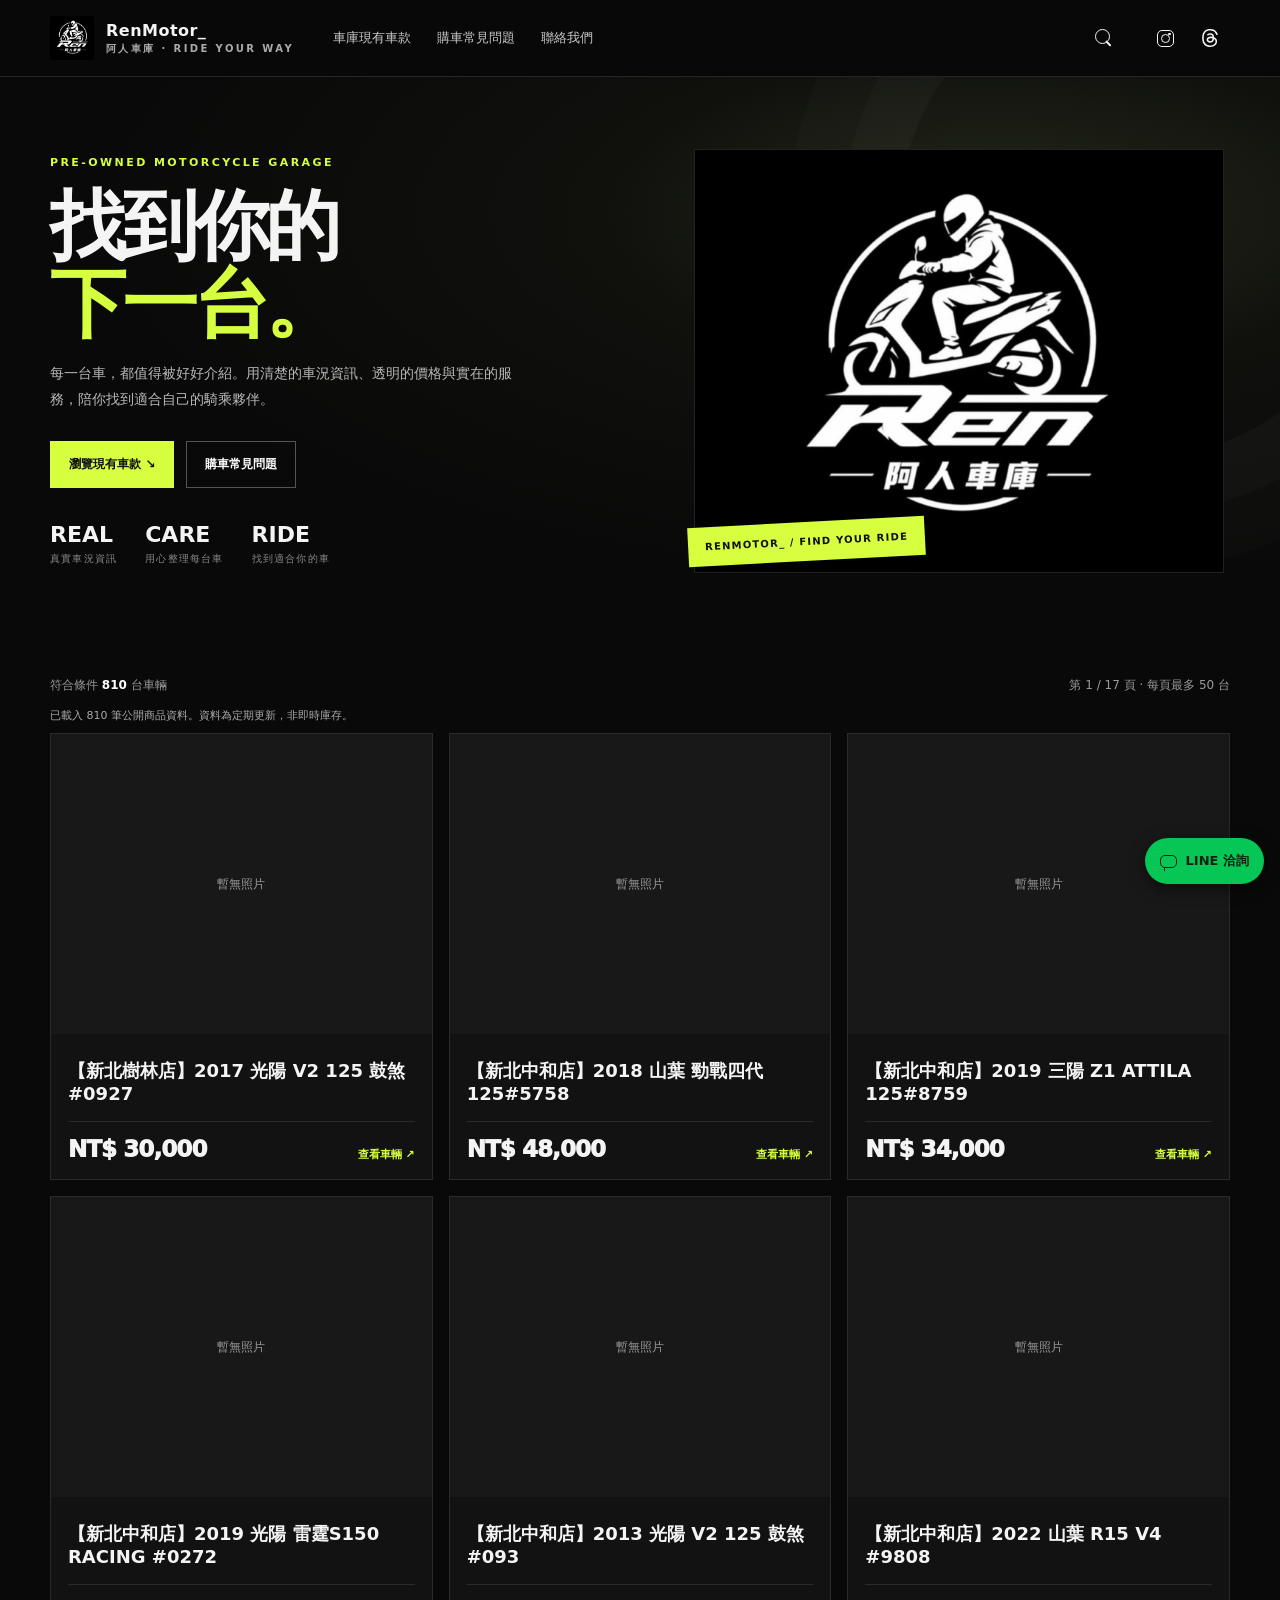
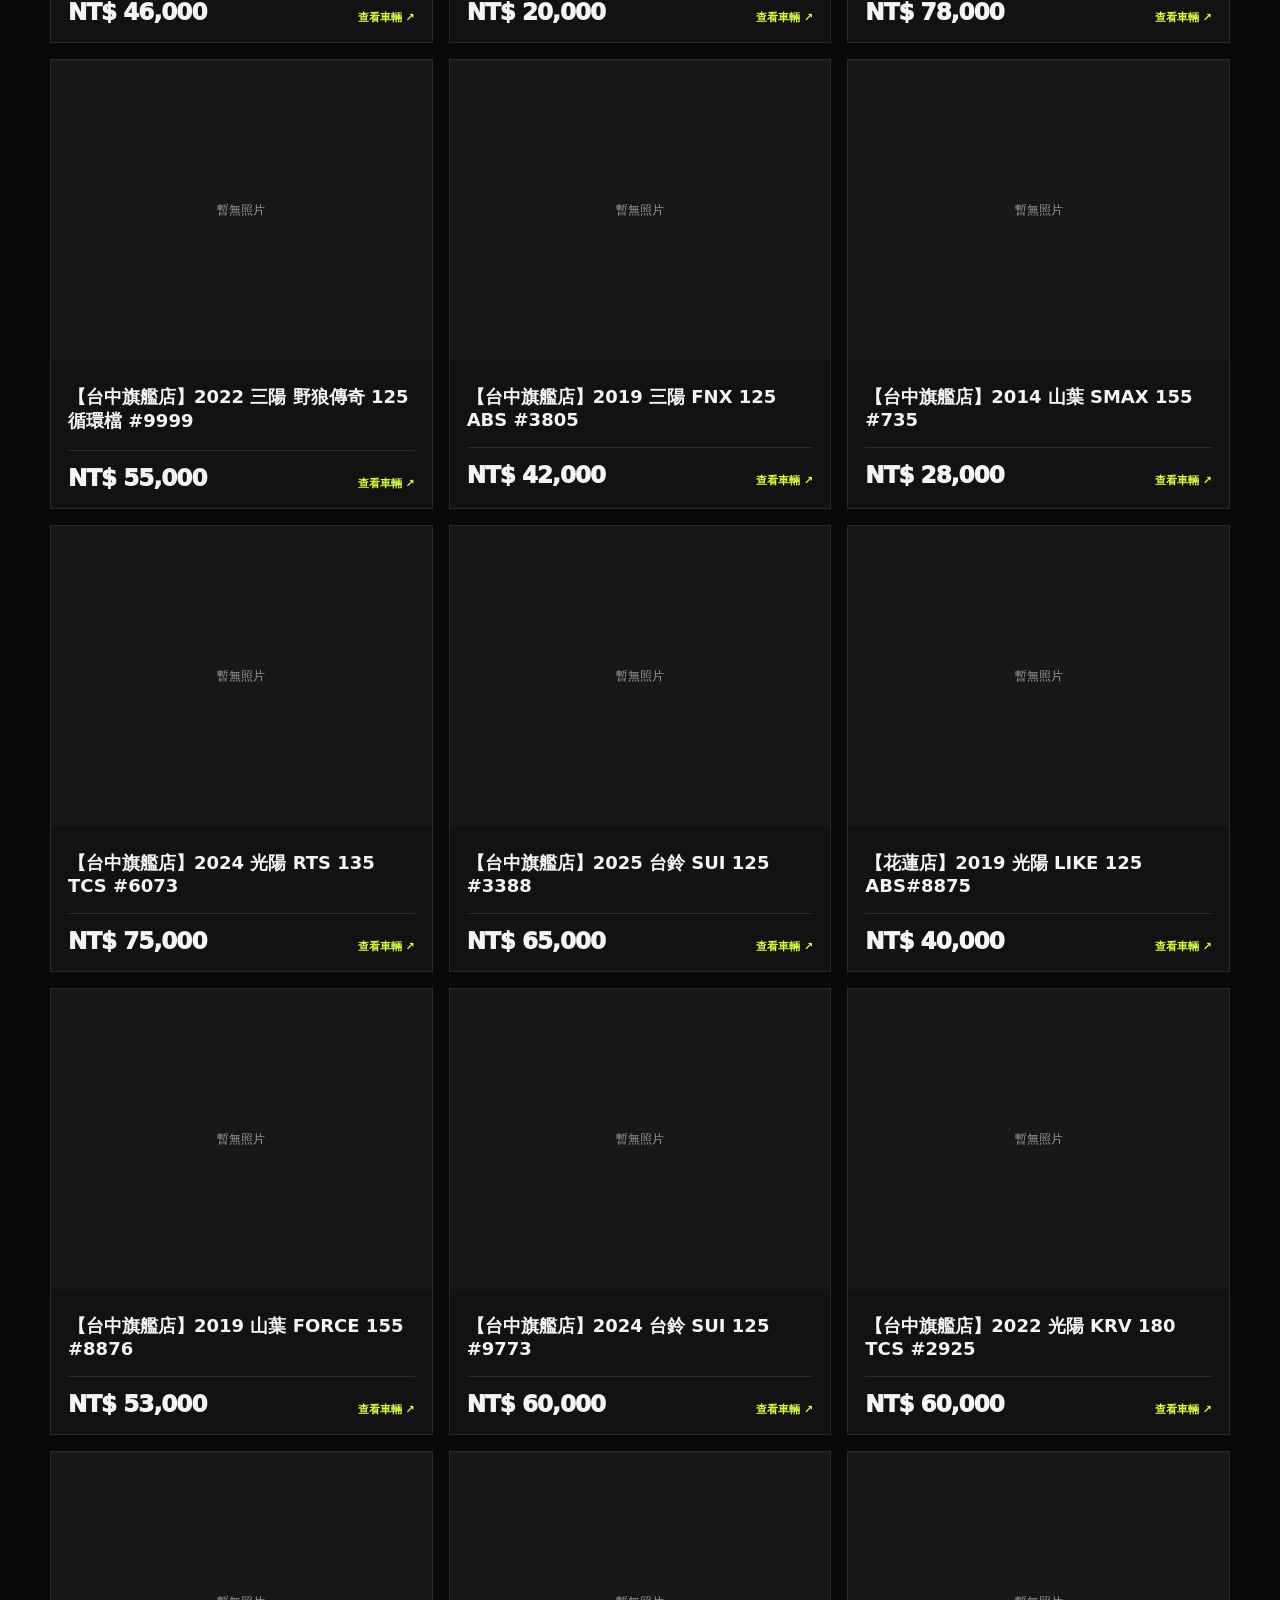
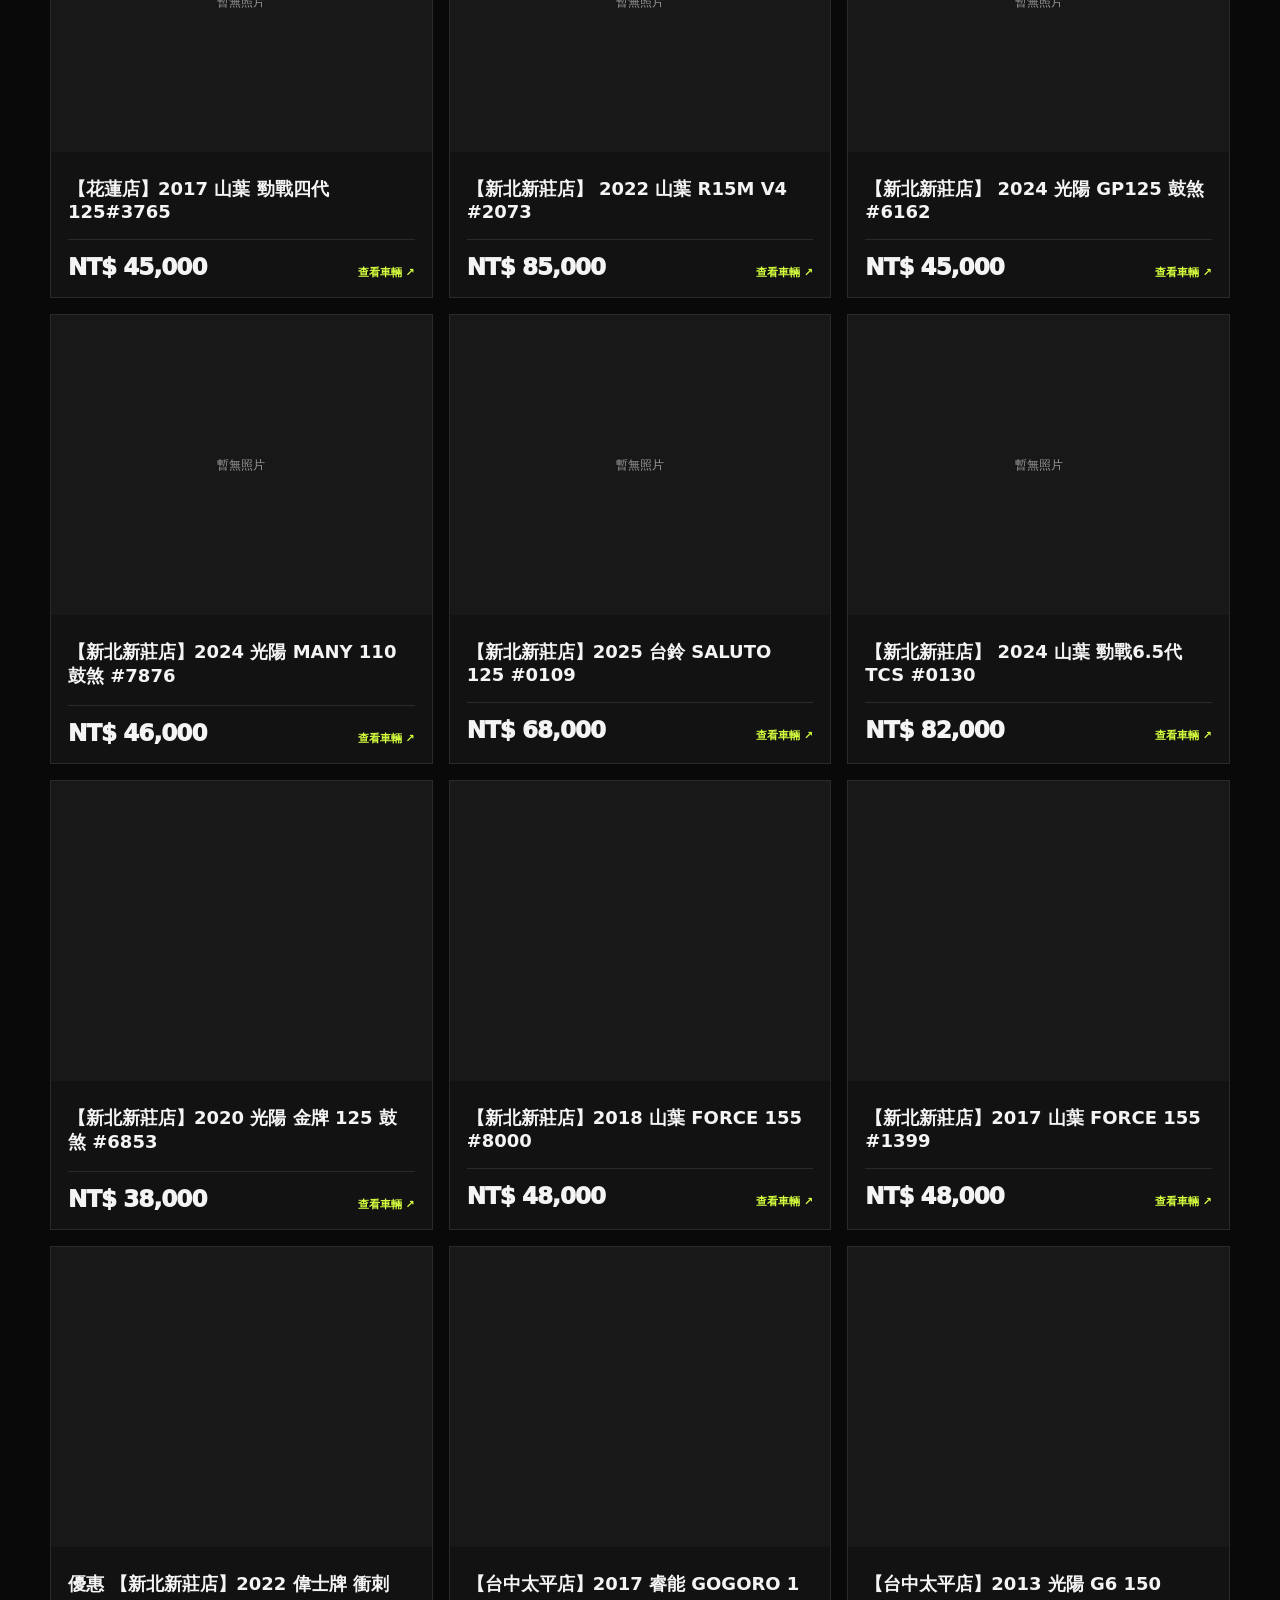
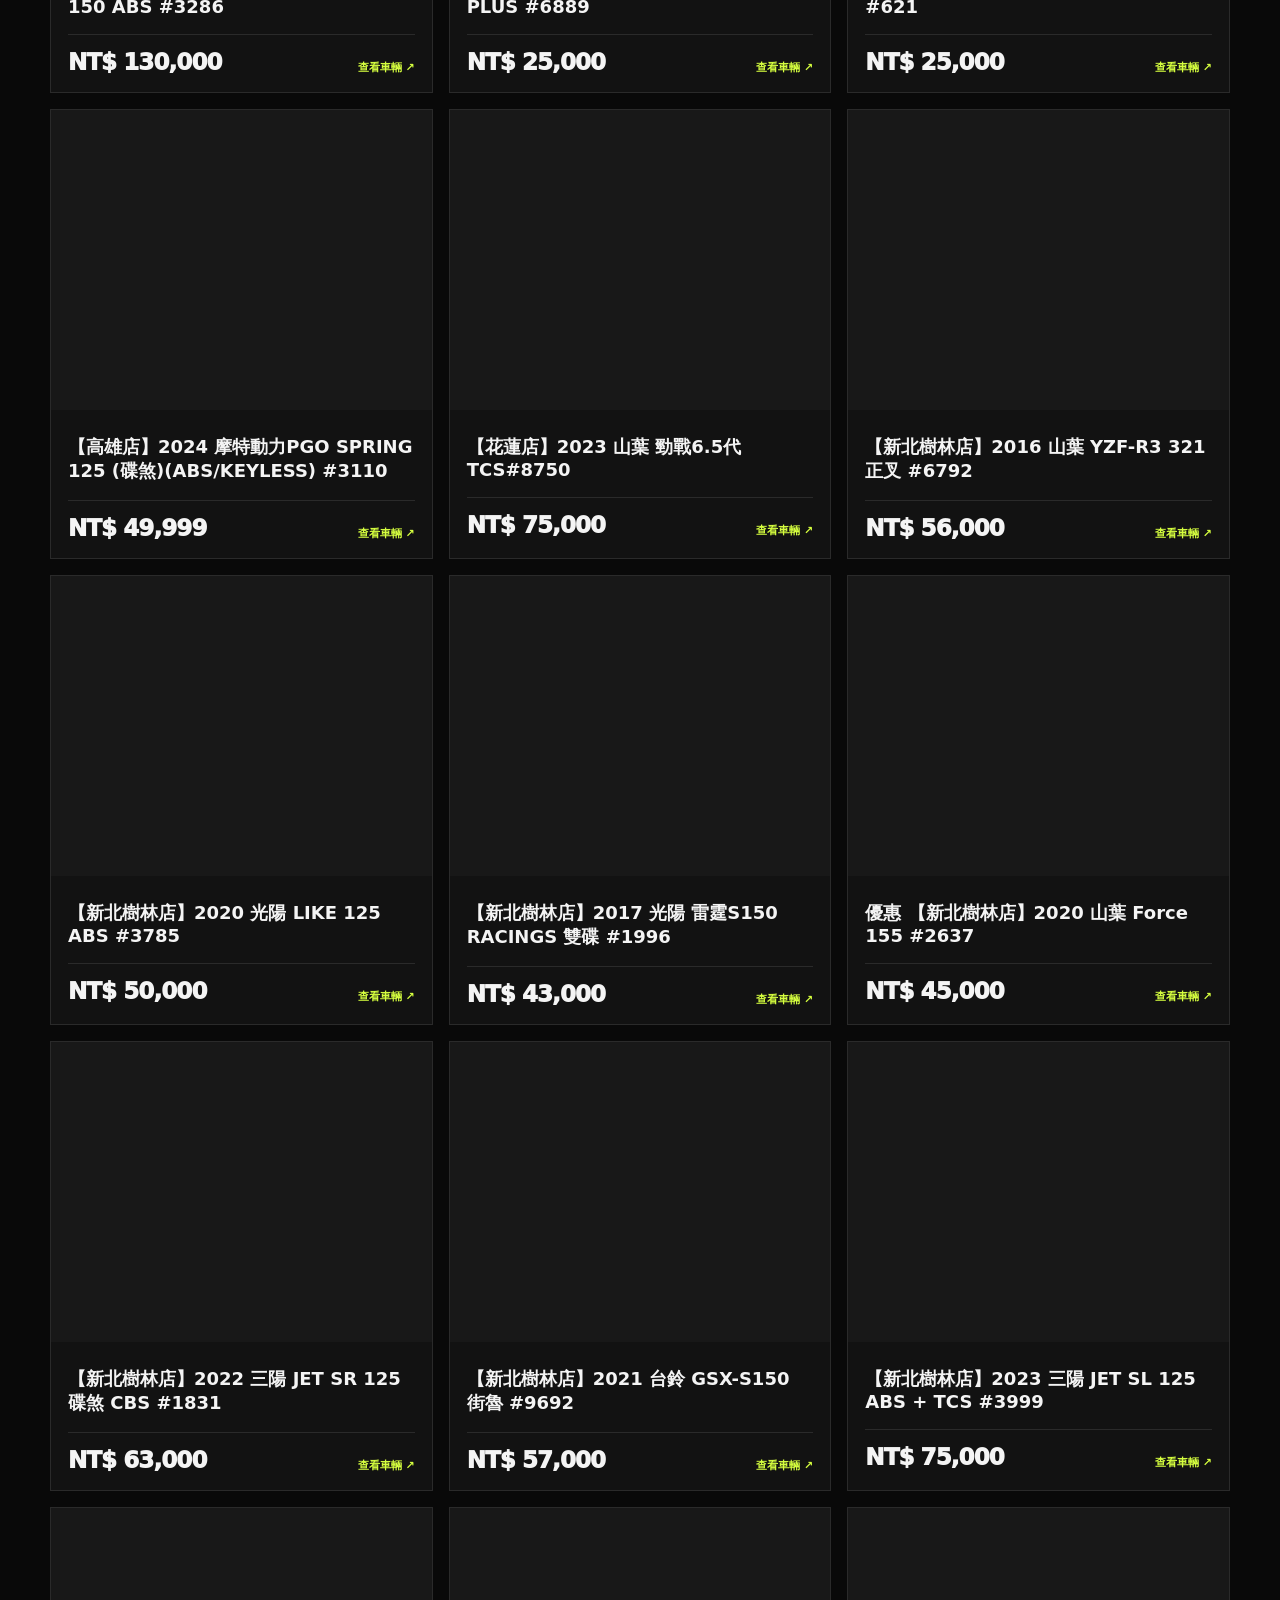
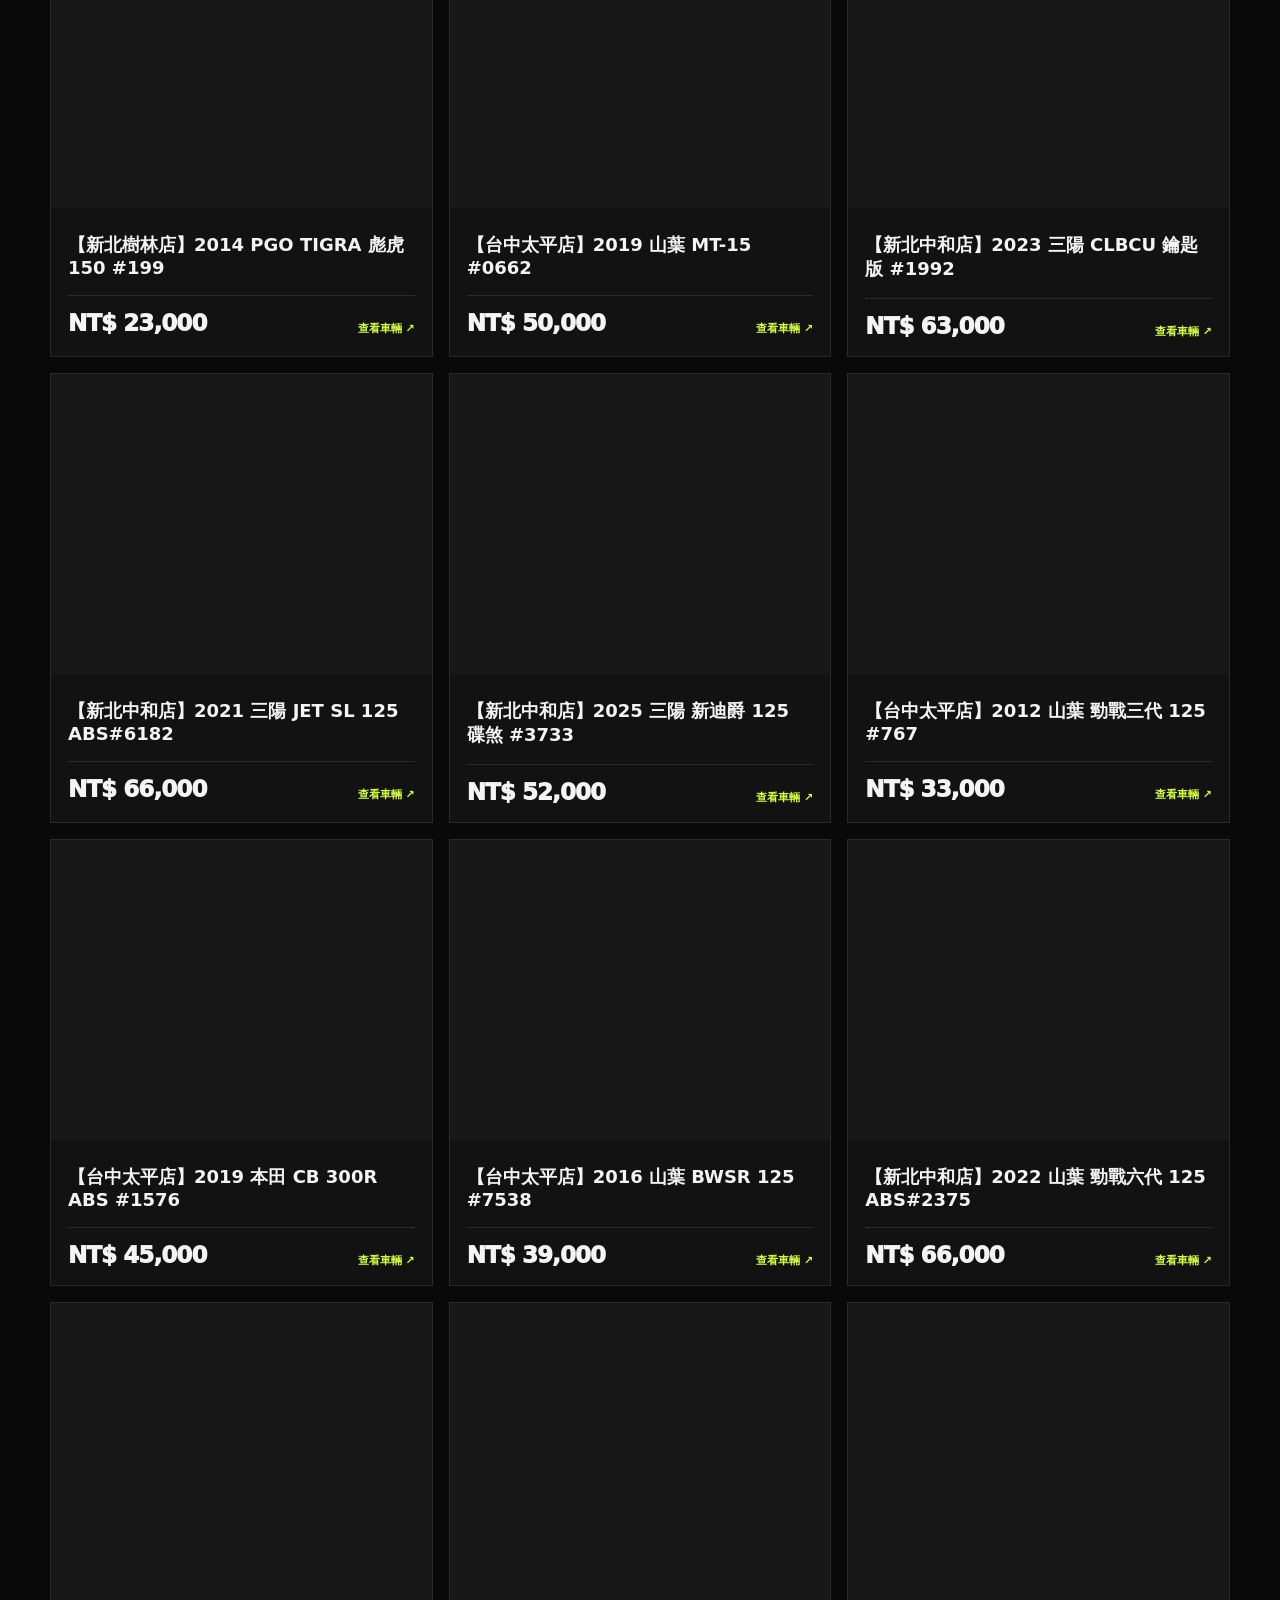
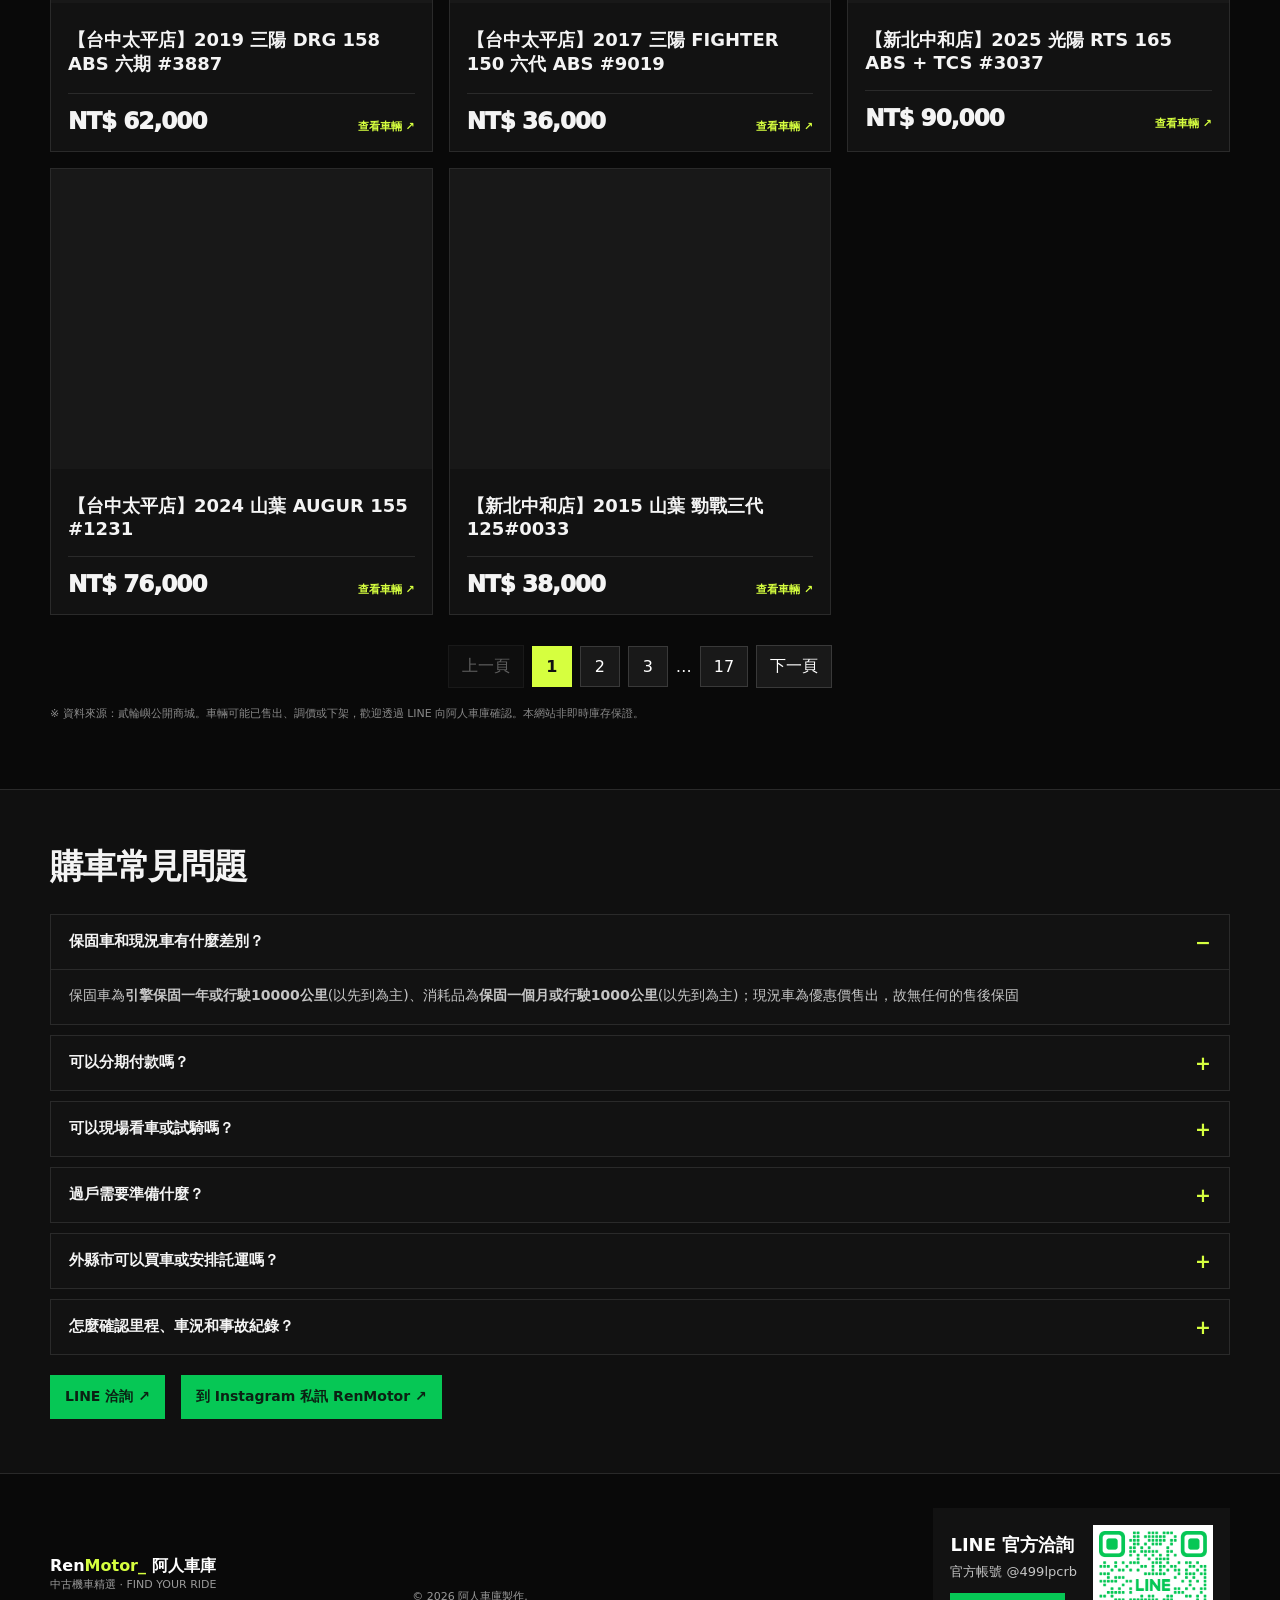
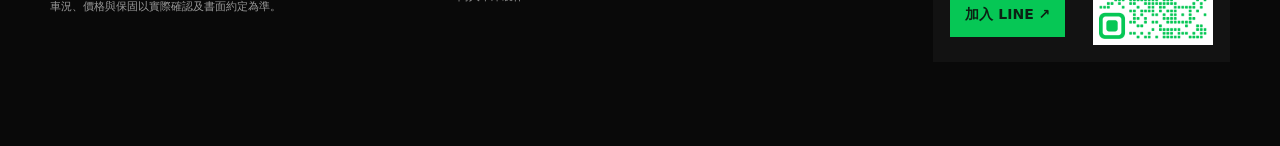
==== commit 64db65a5: "Add files via upload" ====
--- a/index.html
+++ b/index.html
@@ -36,7 +36,7 @@
       <span class="search-icon" aria-hidden="true"></span>
     </button>
     <a class="nav-icon" href="https://www.instagram.com/renmotor_/" target="_blank" rel="noopener noreferrer" aria-label="RenMotor Instagram"><span class="ig-icon" aria-hidden="true"></span></a>
-    <a class="nav-icon" href="https://shop.2motor.tw/" target="_blank" rel="noopener noreferrer" aria-label="貳輪嶼線上車庫"><img class="motor-island-icon" src="./motor-island.png" alt=""></a>
+    <a class="nav-icon" href="https://www.threads.com/@renmotor_" target="_blank" rel="noopener noreferrer" aria-label="阿人車庫 Threads"><svg class="threads-icon" viewBox="0 0 16 16" fill="currentColor" aria-hidden="true"><path d="M6.321 6.016c-.27-.18-1.166-.802-1.166-.802.756-1.081 1.753-1.502 3.132-1.502.975 0 1.803.327 2.394.948s.928 1.509 1.005 2.644q.492.207.905.484c1.109.745 1.719 1.86 1.719 3.137 0 2.716-2.226 5.075-6.256 5.075C4.594 16 1 13.987 1 7.994 1 2.034 4.482 0 8.044 0 9.69 0 13.55.243 15 5.036l-1.36.353C12.516 1.974 10.163 1.43 8.006 1.43c-3.565 0-5.582 2.171-5.582 6.79 0 4.143 2.254 6.343 5.63 6.343 2.777 0 4.847-1.443 4.847-3.556 0-1.438-1.208-2.127-1.27-2.127-.236 1.234-.868 3.31-3.644 3.31-1.618 0-3.013-1.118-3.013-2.582 0-2.09 1.984-2.847 3.55-2.847.586 0 1.294.04 1.663.114 0-.637-.54-1.728-1.9-1.728-1.25 0-1.566.405-1.967.868ZM8.716 8.19c-2.04 0-2.304.87-2.304 1.416 0 .878 1.043 1.168 1.6 1.168 1.02 0 2.067-.282 2.232-2.423a6.2 6.2 0 0 0-1.528-.161"/></svg></a>
   </div>
 </div></header>
 <main>
@@ -44,7 +44,7 @@
   <div><div class="eyebrow">PRE-OWNED MOTORCYCLE GARAGE</div><h1>找到你的<br><span>下一台。</span></h1><p>每一台車，都值得被好好介紹。用清楚的車況資訊、透明的價格與實在的服務，陪你找到適合自己的騎乘夥伴。</p>
   <div class="hero-actions"><a class="btn primary" href="#inventory">瀏覽現有車款 ↘</a><a class="btn ghost" href="#faq">購車常見問題</a></div>
   <div class="stats"><div class="stat"><strong>REAL</strong><span>真實車況資訊</span></div><div class="stat"><strong>CARE</strong><span>用心整理每台車</span></div><div class="stat"><strong>RIDE</strong><span>找到適合你的車</span></div></div></div>
- 
+
 <div class="hero-visual">
   <img src="./ren-logo.png" alt="阿人車庫 RenMotor 品牌 Logo">
   <div class="hero-stamp">RENMOTOR_ / FIND YOUR RIDE</div>
@@ -55,7 +55,7 @@
   <div class="results-line"><span aria-live="polite">符合條件 <strong id="resultCount">0</strong> 台車輛</span><span id="pageInfo">每頁 50 台</span></div>
   <div class="sync-status" id="syncStatus">正在載入公開商城車輛資料…</div>
   <div class="cards" id="cards"></div><div class="empty" id="empty" hidden>沒有符合條件的車款，試試調整搜尋條件。</div><div class="pagination" id="pagination" aria-label="車輛分頁"></div>
-  <p class="notice">※ 資料來源：貳輪嶼公開商城。車輛可能已售出、調價或下架，請以原始商品頁及門市確認為準。本網站非即時庫存保證。</p>
+  <p class="notice">※ 資料來源：貳輪嶼公開商城。車輛可能已售出、調價或下架，歡迎透過 LINE 向阿人車庫確認。本網站非即時庫存保證。</p>
 </div></section>
 <section class="section faq-section" id="faq" aria-labelledby="faq-title"><div class="wrap faq-wrap">
   <h2 id="faq-title">購車常見問題</h2>
@@ -92,10 +92,10 @@
 <footer id="contact"><div class="wrap footer-row">
   <div>
     <div class="footer-brand">Ren<span>Motor_</span> 阿人車庫</div>
-    <div class="footer-note"><a class="details-link" href="https://shop.2motor.tw/collections/allmotor" target="_blank" rel="noopener noreferrer">公開商城來源 ↗</a></div>
     <div class="footer-note">中古機車精選 · FIND YOUR RIDE</div>
+    <div class="footer-disclaimer">車況、價格與保固以實際確認及書面約定為準。</div>
   </div>
-  <div>車況、價格與保固以實際確認及書面約定為準。</div>
+  <div class="footer-copyright">© 2026 阿人車庫製作.</div>
   <section class="line-contact" aria-labelledby="line-contact-title">
     <div>
       <h2 id="line-contact-title">LINE 官方洽詢</h2>
--- a/styles.css
+++ b/styles.css
@@ -8,7 +8,6 @@
   object-fit: cover;
   object-position: center 52%;
   background: #090909;
-  border: 1px solid var(--lime);
   border-radius: 3px;
 }.brand small{display:block;color:#aaa;font-size:10px;letter-spacing:.24em;margin-top:2px}
 .hero{padding:72px 0 50px;position:relative;overflow:hidden;background:radial-gradient(ellipse at 78% 25%,#25291b 0%,#10110d 28%,#090909 65%)}.hero:after{content:"";position:absolute;width:480px;height:480px;border:1px solid #ffffff0b;border-radius:50%;right:-100px;top:-100px;box-shadow:0 0 0 55px #ffffff04,0 0 0 110px #ffffff03;pointer-events:none}.eyebrow{color:var(--lime);font-size:11px;letter-spacing:.22em;font-weight:800;text-transform:uppercase}.hero-grid{display:grid;grid-template-columns:1.05fr .95fr;align-items:center;gap:38px;position:relative;z-index:1}.hero h1{font-size:clamp(42px,6vw,76px);line-height:1.03;letter-spacing:-.055em;margin:18px 0}.hero h1 span{color:var(--lime)}.hero p{color:#b8b8b8;max-width:470px;line-height:1.85;font-size:14px}.hero-actions{display:flex;gap:12px;flex-wrap:wrap;margin-top:28px}.btn{display:inline-flex;align-items:center;justify-content:center;gap:8px;padding:14px 18px;font-size:12px;font-weight:850;border:1px solid #555;cursor:pointer}.btn.primary{background:var(--lime);color:#101010;border-color:var(--lime)}.btn.ghost{background:transparent;color:#fff}.hero-visual{min-height:300px;display:flex;align-items:center;justify-content:center;position:relative}.hero-visual img{
@@ -26,7 +25,7 @@
 @media(max-width:850px){.hero-grid{grid-template-columns:1fr}.hero{padding-top:50px}.hero-visual{min-height:200px}.hero-visual img{max-width:none;max-height:300px}.cards{grid-template-columns:repeat(2,1fr)}}
 @media(max-width:560px){.hero h1{font-size:44px}.hero{padding:42px 0}.stats{gap:20px}.stat strong{font-size:19px}.section{padding:38px 0}.cards{grid-template-columns:1fr}.bike-img{height:235px}.value-grid{grid-template-columns:1fr;gap:16px}.footer-row{align-items:start;flex-direction:column}.modal-content{grid-template-columns:1fr}.modal-photo,.modal-photo img{min-height:230px;height:230px}.modal-info{padding:20px}.modal-info h2{font-size:24px}}
 
-.pagination{display:flex;justify-content:center;align-items:center;gap:8px;flex-wrap:wrap;margin:30px 0 12px}.pagination button{background:#191919;border:1px solid #393939;color:#fff;padding:10px 13px;cursor:pointer;min-width:40px}.pagination button.active{background:var(--lime);color:#111;border-color:var(--lime);font-weight:900}.pagination button:disabled{opacity:.35;cursor:not-allowed}.sync-status{font-size:11px;color:#aaa;margin:10px 0}.store-name{color:var(--lime);font-size:11px;font-weight:800}.source-link{display:block;margin-top:12px;font-size:12px;color:var(--lime);text-decoration:underline}.no-image{display:grid;place-items:center;height:100%;color:#999;font-size:12px}.card-title{min-height:45px}
+.pagination{display:flex;justify-content:center;align-items:center;gap:8px;flex-wrap:wrap;margin:30px 0 12px}.pagination button{background:#191919;border:1px solid #393939;color:#fff;padding:10px 13px;cursor:pointer;min-width:40px}.pagination button.active{background:var(--lime);color:#111;border-color:var(--lime);font-weight:900}.pagination button:disabled{opacity:.35;cursor:not-allowed}.sync-status{font-size:11px;color:#aaa;margin:10px 0}.store-name{color:var(--lime);font-size:11px;font-weight:800}.no-image{display:grid;place-items:center;height:100%;color:#999;font-size:12px}.card-title{min-height:45px}
 
 /* RenMotor_ 車輛照片顯示優化 */
   .bike-img {
@@ -77,7 +76,7 @@
 .line-action{min-height:44px;padding:10px 15px;font-size:14px}
 .line-action:hover,.line-float:hover{background:#22da6d}
 .line-action:focus-visible,.line-float:focus-visible{outline:2px solid #fff;outline-offset:3px}
-.line-contact{display:grid;grid-template-columns:minmax(0,1fr) auto;align-items:center;gap:16px;border:1px solid var(--line);background:var(--panel);padding:16px}
+.line-contact{display:grid;grid-template-columns:minmax(0,1fr) auto;align-items:center;gap:16px;background:var(--panel);padding:17px}
 .line-contact h2{margin:0;font-size:18px;color:#fff}
 .line-contact p{margin:6px 0 12px;font-size:13px;color:#c5c5c5}
 .line-qr{display:block;width:120px;height:120px;object-fit:contain;background:#fff}
@@ -142,8 +141,12 @@
   transform: rotate(45deg);
   transform-origin: left center;
 }
-.motor-island-icon { width: 30px; height: 30px; filter: grayscale(1) contrast(5); mix-blend-mode: screen; }
-.footer-note { margin-top: 7px; }
+.threads-icon { width: 18px; height: 18px; }
+.footer-disclaimer { margin-top: 7px; }
+@media (min-width: 750px) {
+  #contact .footer-row { display: grid; grid-template-columns: 29% minmax(0, 1fr) auto; }
+  .footer-copyright { margin-top: 24px; }
+}
 .visually-hidden {
   position: absolute;
   width: 1px;
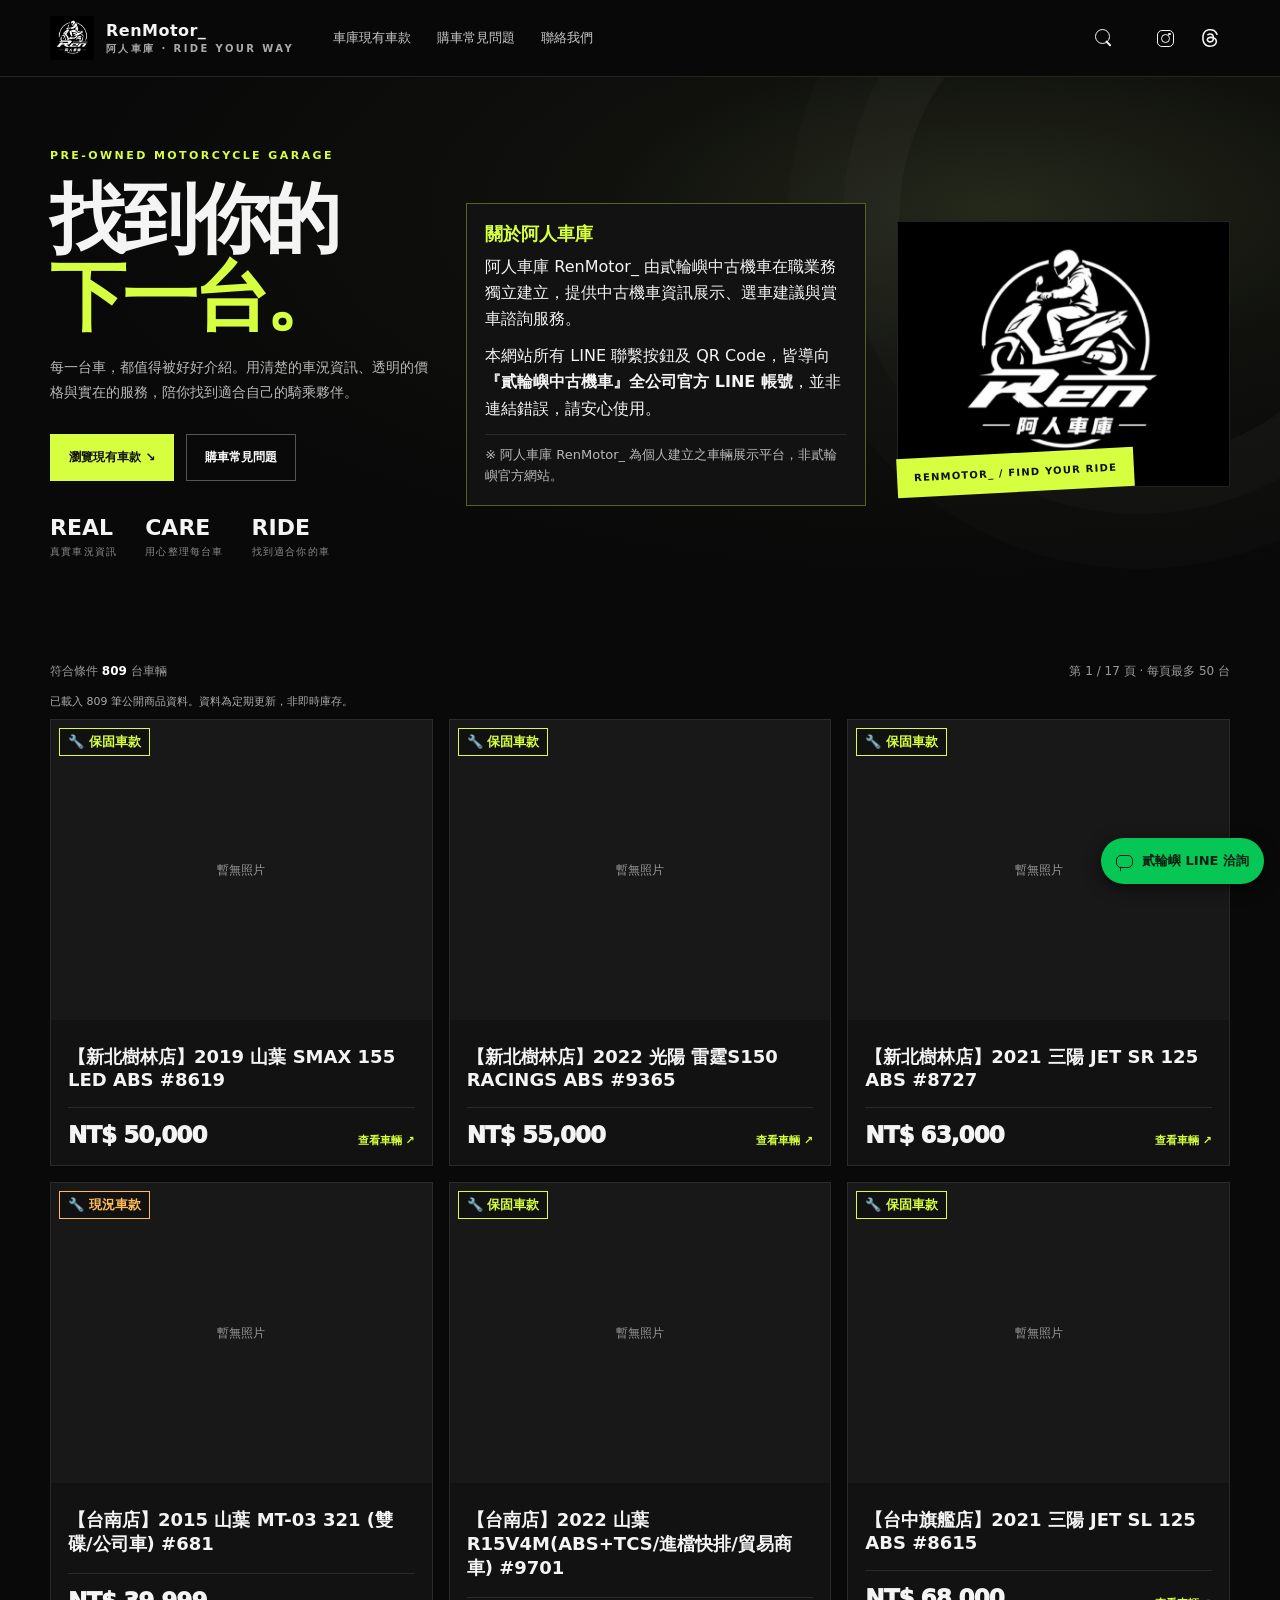
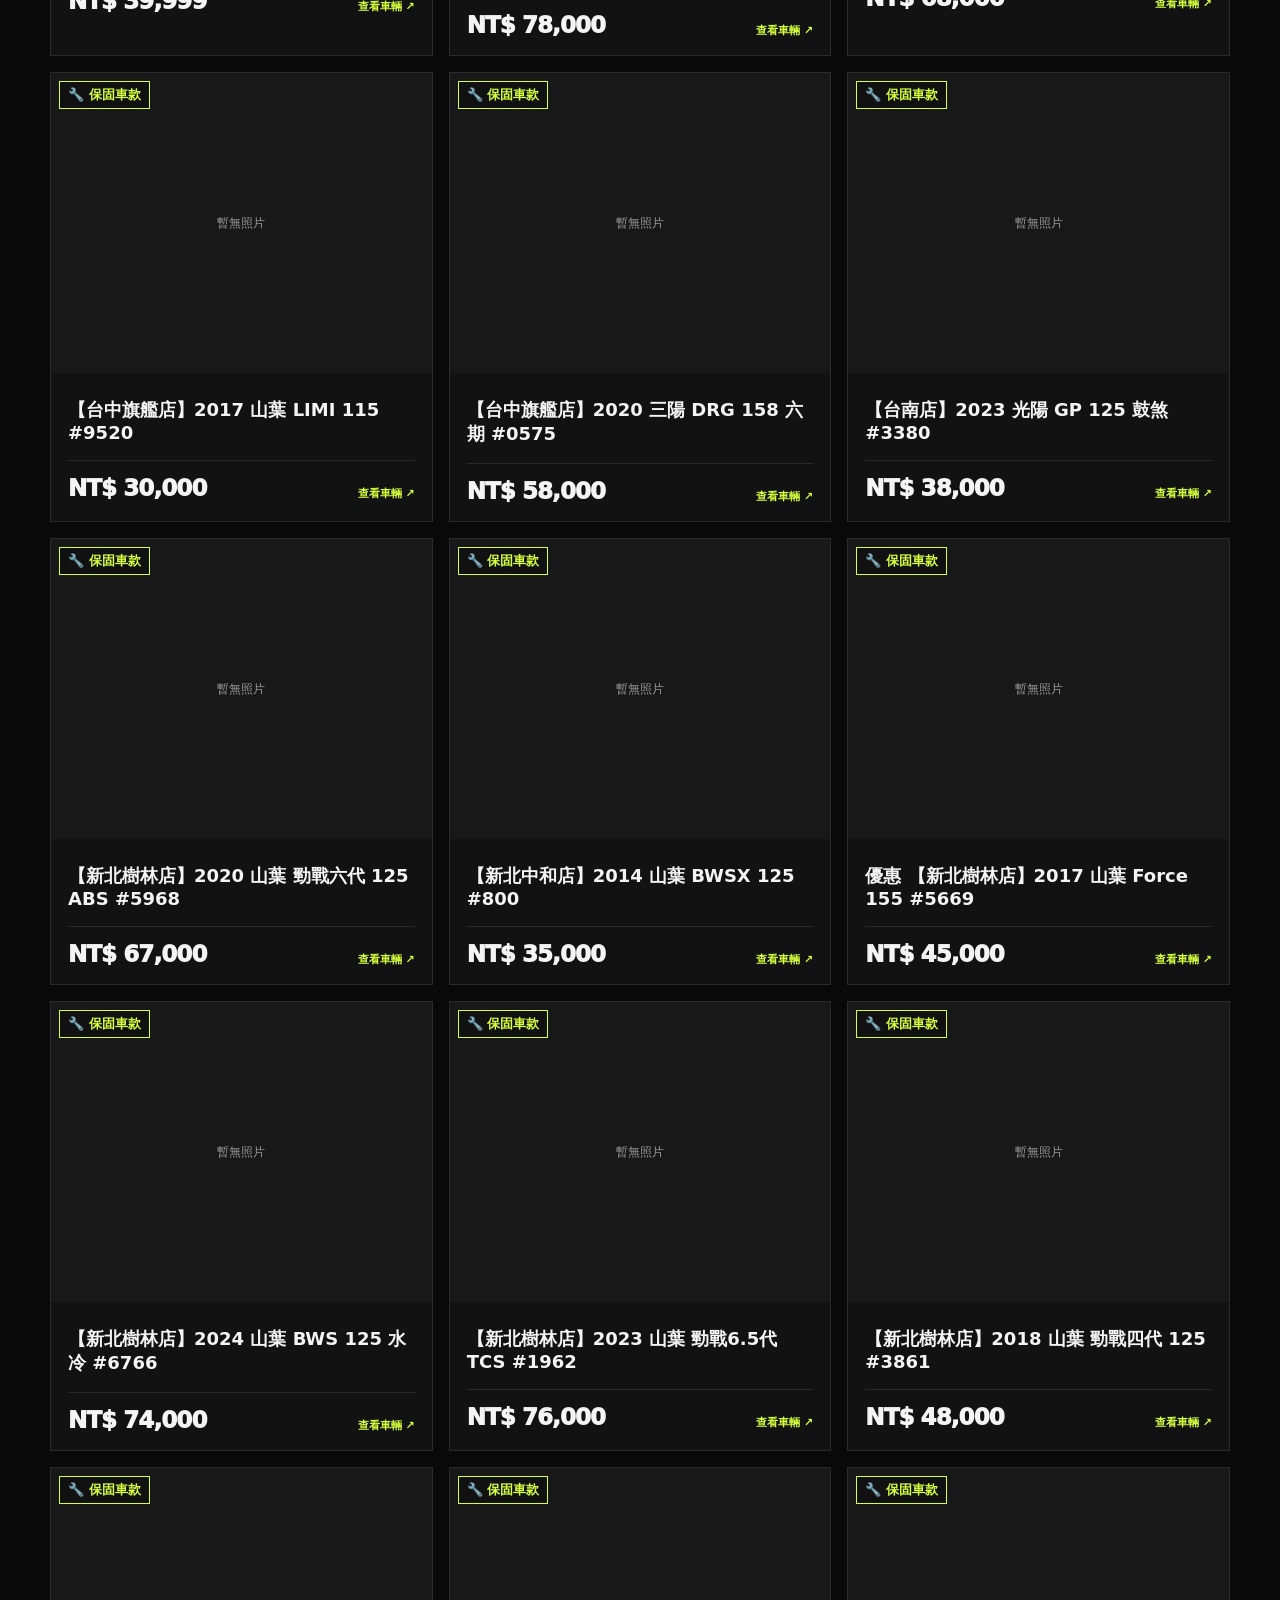
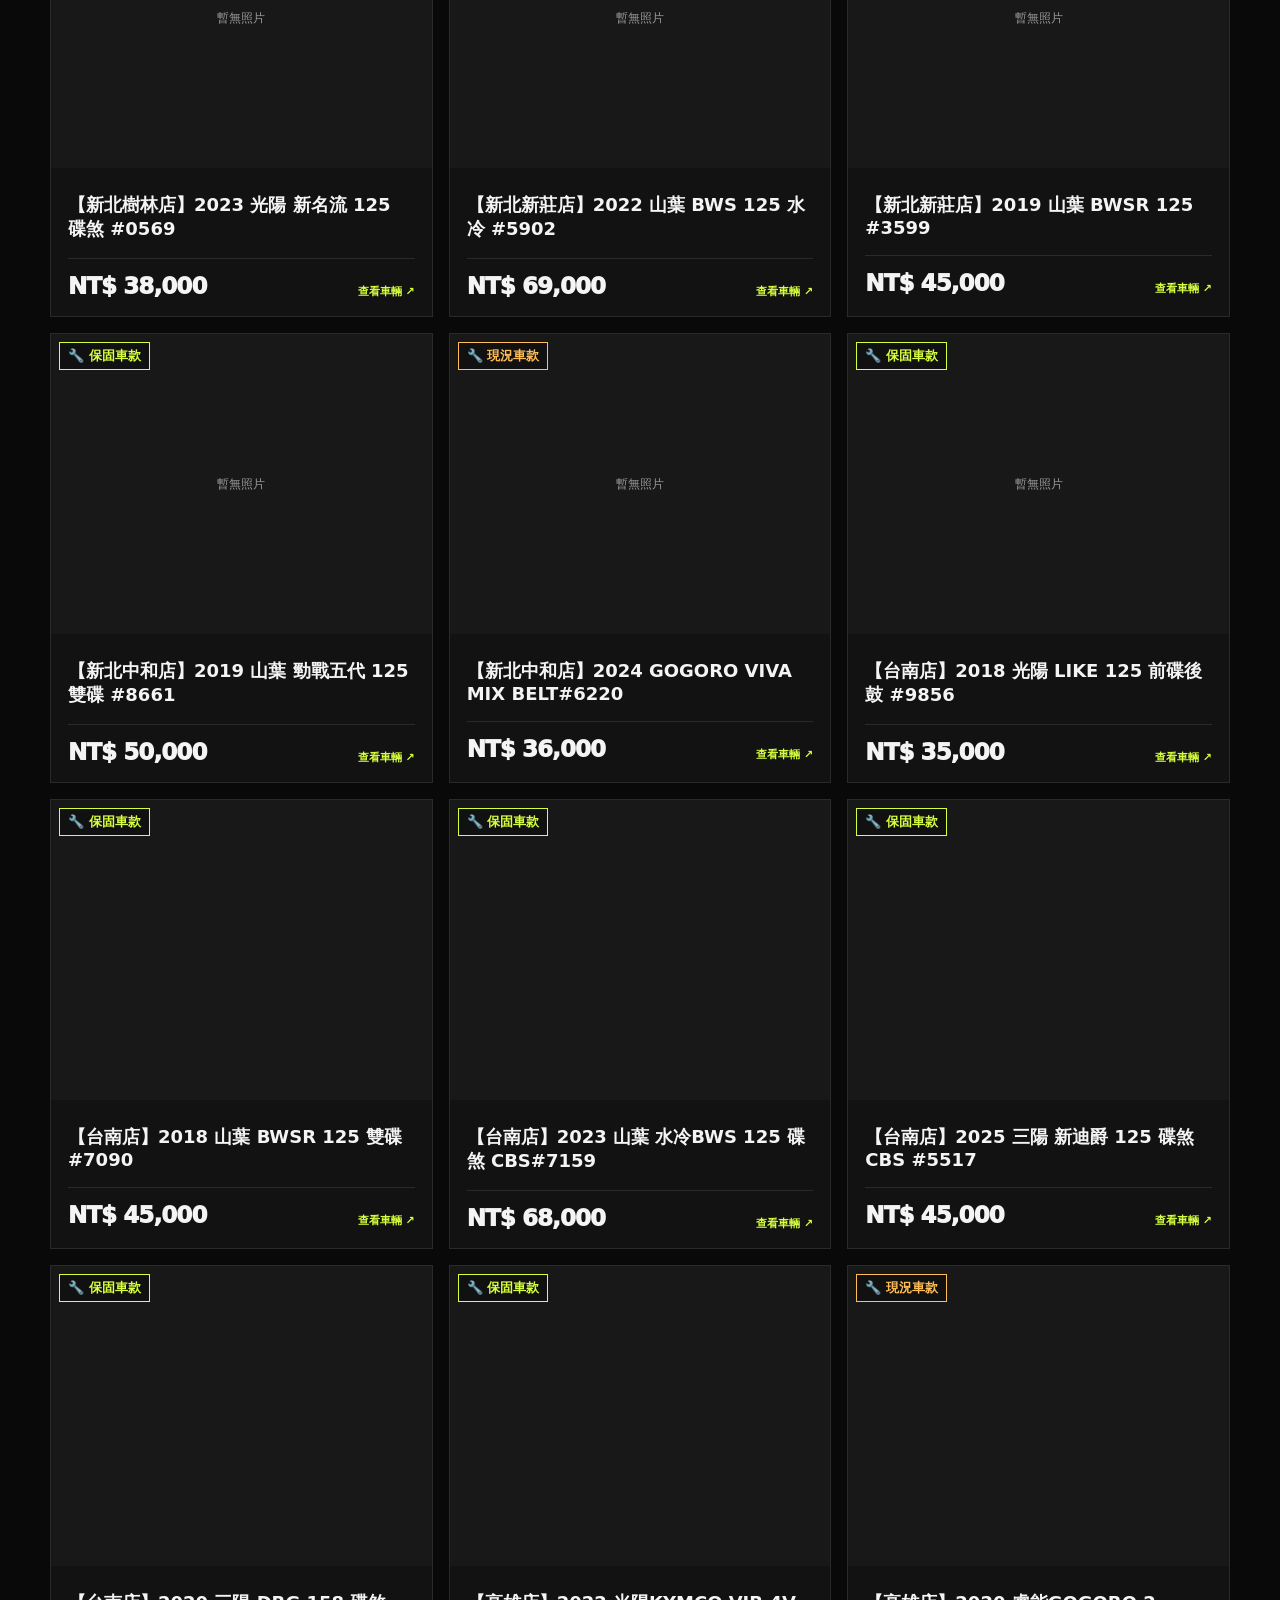
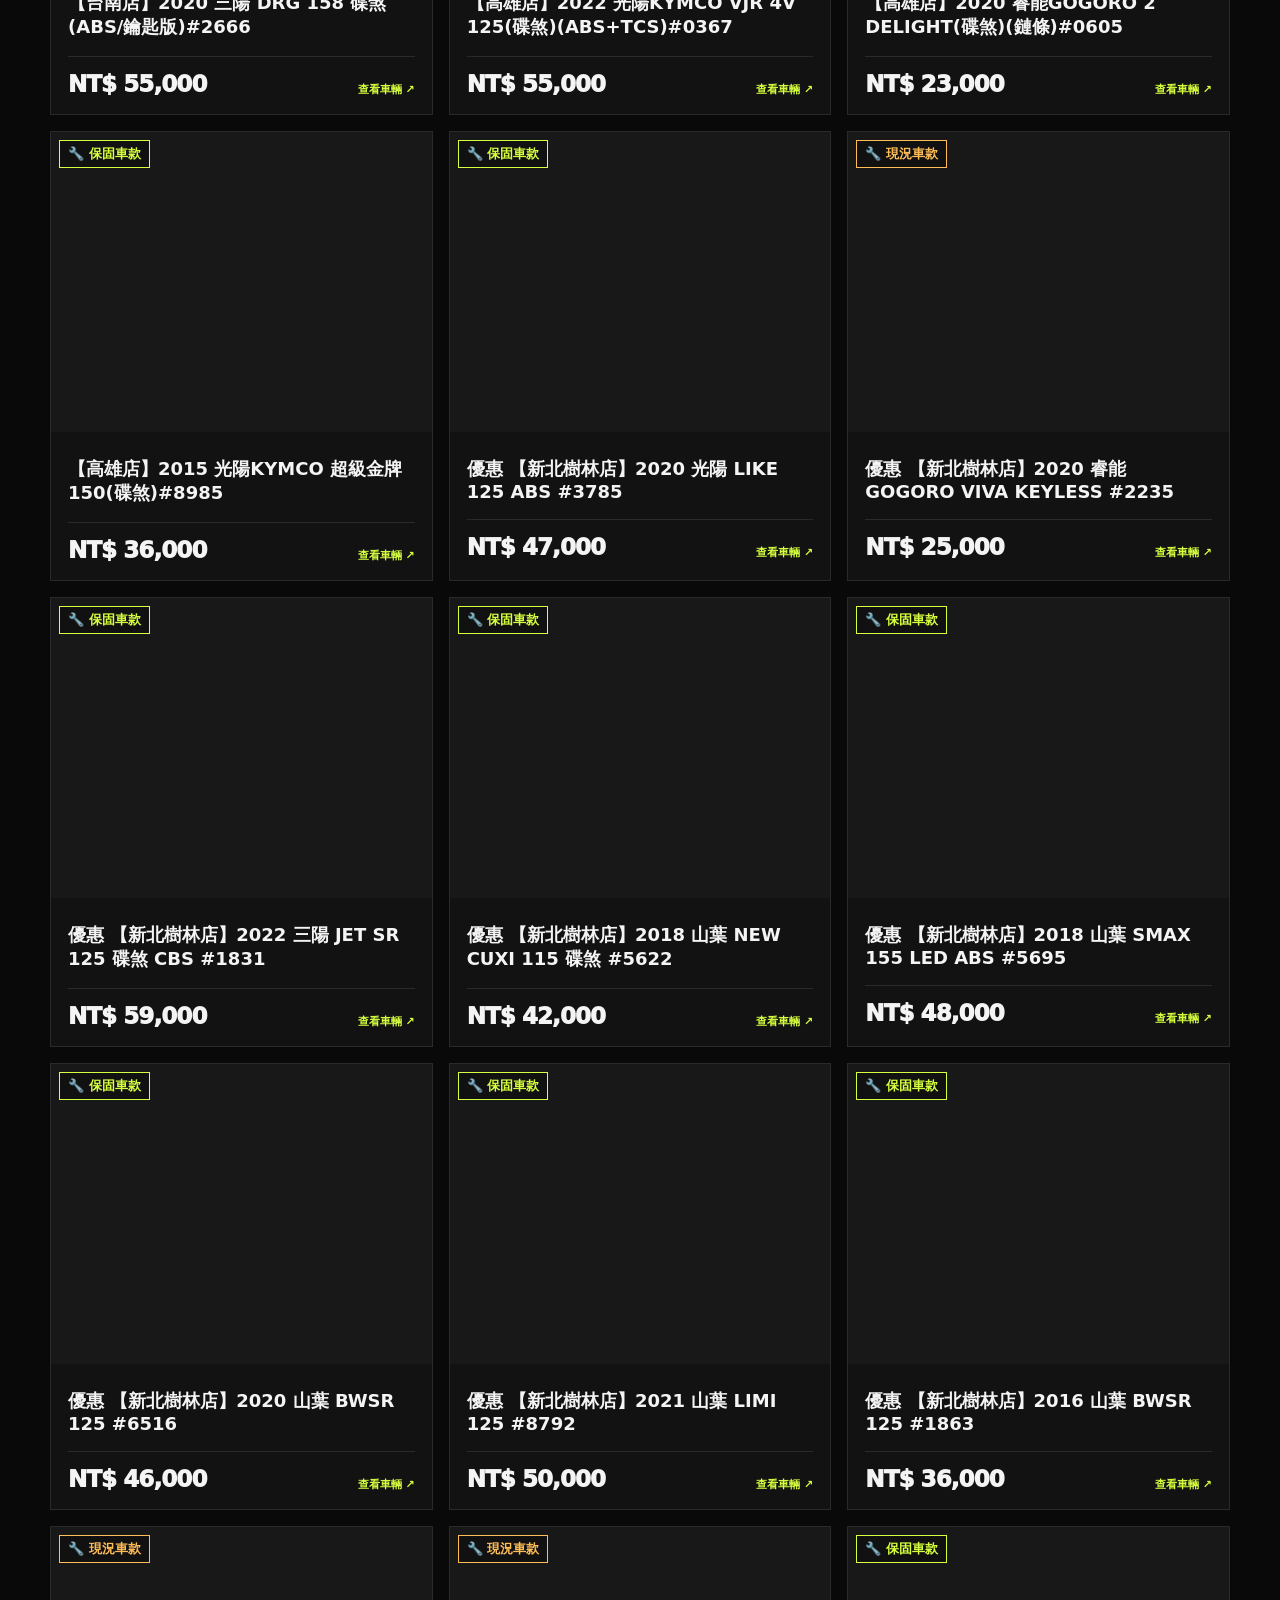
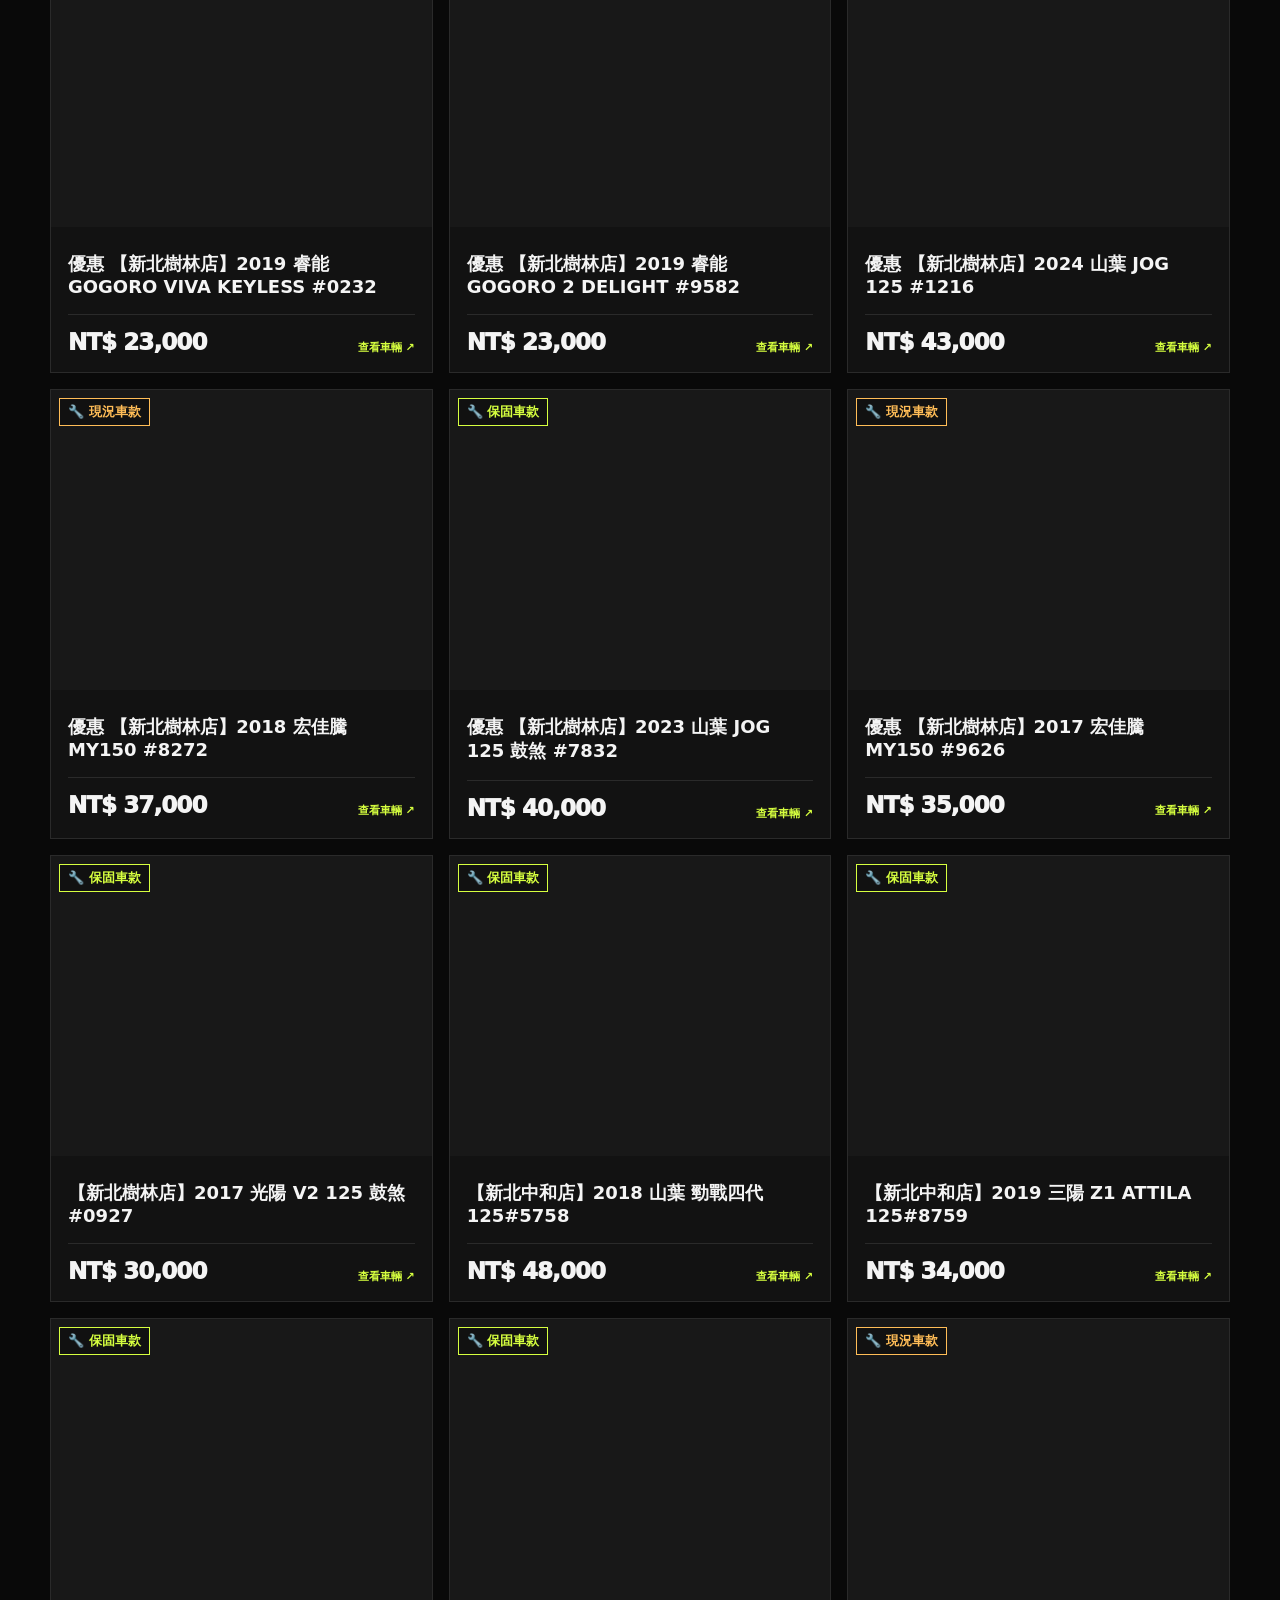
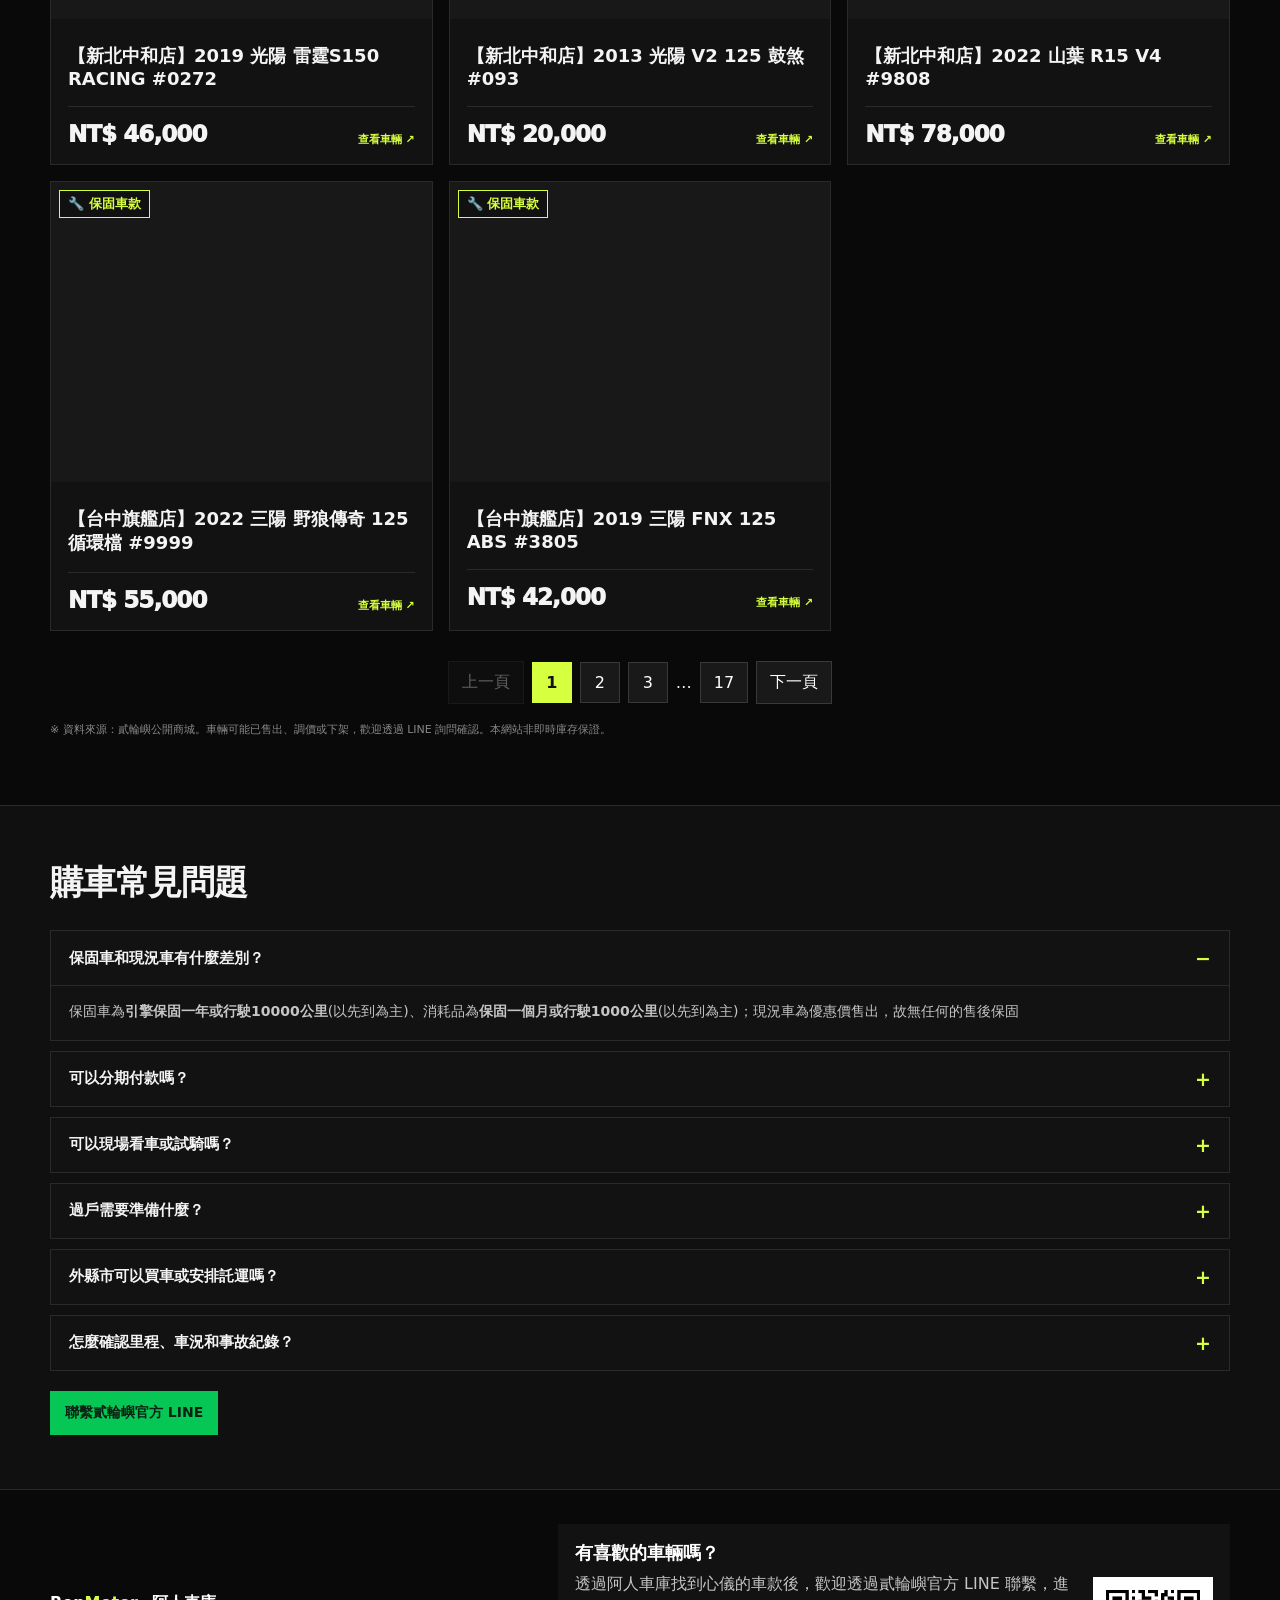
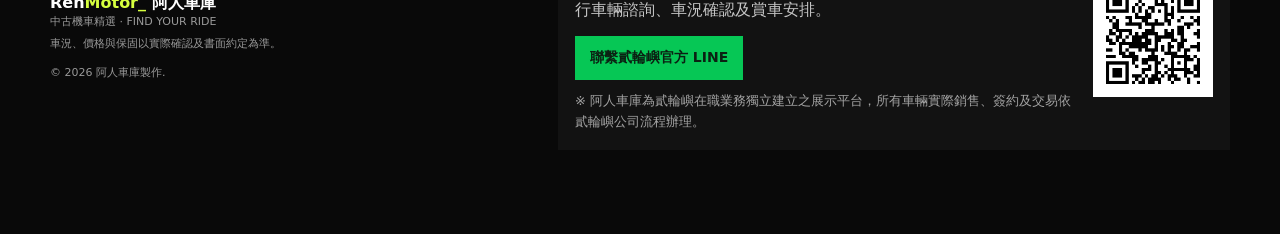
==== commit 347d9f3d: "Add files via upload" ====
--- a/index.html
+++ b/index.html
@@ -7,7 +7,7 @@
 <meta name="referrer" content="no-referrer">
 <meta http-equiv="Content-Security-Policy" content="default-src 'self'; img-src 'self' https://cdn.store-assets.com; object-src 'none'; frame-src 'none'; base-uri 'none'; form-action 'none'">
 <title>阿人車庫 RenMotor｜中古機車查詢與購車諮詢</title>
-<meta name="description" content="查詢貳輪嶼各門市的中古機車，依品牌、門市與保固條件篩選。透過 LINE 或 Instagram 聯繫阿人車庫，詢問車況、價格與看車方式。">
+<meta name="description" content="阿人車庫 RenMotor_ 為貳輪嶼中古機車在職業務獨立建立的車輛展示平台。瀏覽中古機車並透過貳輪嶼官方 LINE 詢問車況、價格與賞車安排。">
 <link rel="canonical" href="https://renmotor-tw.github.io/">
 <link rel="icon" href="./favicon.png" type="image/png" sizes="96x96">
 <link rel="stylesheet" href="./styles.css">
@@ -35,8 +35,8 @@
     <button class="nav-icon nav-filter" id="openFilters" type="button" aria-label="篩選車款" aria-haspopup="dialog" aria-controls="filterDrawer" aria-expanded="false">
       <span class="search-icon" aria-hidden="true"></span>
     </button>
-    <a class="nav-icon" href="https://www.instagram.com/renmotor_/" target="_blank" rel="noopener noreferrer" aria-label="RenMotor Instagram"><span class="ig-icon" aria-hidden="true"></span></a>
-    <a class="nav-icon" href="https://www.threads.com/@renmotor_" target="_blank" rel="noopener noreferrer" aria-label="阿人車庫 Threads"><svg class="threads-icon" viewBox="0 0 16 16" fill="currentColor" aria-hidden="true"><path d="M6.321 6.016c-.27-.18-1.166-.802-1.166-.802.756-1.081 1.753-1.502 3.132-1.502.975 0 1.803.327 2.394.948s.928 1.509 1.005 2.644q.492.207.905.484c1.109.745 1.719 1.86 1.719 3.137 0 2.716-2.226 5.075-6.256 5.075C4.594 16 1 13.987 1 7.994 1 2.034 4.482 0 8.044 0 9.69 0 13.55.243 15 5.036l-1.36.353C12.516 1.974 10.163 1.43 8.006 1.43c-3.565 0-5.582 2.171-5.582 6.79 0 4.143 2.254 6.343 5.63 6.343 2.777 0 4.847-1.443 4.847-3.556 0-1.438-1.208-2.127-1.27-2.127-.236 1.234-.868 3.31-3.644 3.31-1.618 0-3.013-1.118-3.013-2.582 0-2.09 1.984-2.847 3.55-2.847.586 0 1.294.04 1.663.114 0-.637-.54-1.728-1.9-1.728-1.25 0-1.566.405-1.967.868ZM8.716 8.19c-2.04 0-2.304.87-2.304 1.416 0 .878 1.043 1.168 1.6 1.168 1.02 0 2.067-.282 2.232-2.423a6.2 6.2 0 0 0-1.528-.161"/></svg></a>
+    <a class="nav-icon" href="https://www.instagram.com/renmotor_/" target="_blank" rel="noopener noreferrer" aria-label="查看阿人車庫 Instagram 動態"><span class="ig-icon" aria-hidden="true"></span></a>
+    <a class="nav-icon" href="https://www.threads.com/@renmotor_" target="_blank" rel="noopener noreferrer" aria-label="查看阿人車庫 Threads 動態"><svg class="threads-icon" viewBox="0 0 16 16" fill="currentColor" aria-hidden="true"><path d="M6.321 6.016c-.27-.18-1.166-.802-1.166-.802.756-1.081 1.753-1.502 3.132-1.502.975 0 1.803.327 2.394.948s.928 1.509 1.005 2.644q.492.207.905.484c1.109.745 1.719 1.86 1.719 3.137 0 2.716-2.226 5.075-6.256 5.075C4.594 16 1 13.987 1 7.994 1 2.034 4.482 0 8.044 0 9.69 0 13.55.243 15 5.036l-1.36.353C12.516 1.974 10.163 1.43 8.006 1.43c-3.565 0-5.582 2.171-5.582 6.79 0 4.143 2.254 6.343 5.63 6.343 2.777 0 4.847-1.443 4.847-3.556 0-1.438-1.208-2.127-1.27-2.127-.236 1.234-.868 3.31-3.644 3.31-1.618 0-3.013-1.118-3.013-2.582 0-2.09 1.984-2.847 3.55-2.847.586 0 1.294.04 1.663.114 0-.637-.54-1.728-1.9-1.728-1.25 0-1.566.405-1.967.868ZM8.716 8.19c-2.04 0-2.304.87-2.304 1.416 0 .878 1.043 1.168 1.6 1.168 1.02 0 2.067-.282 2.232-2.423a6.2 6.2 0 0 0-1.528-.161"/></svg></a>
   </div>
 </div></header>
 <main>
@@ -44,6 +44,13 @@
   <div><div class="eyebrow">PRE-OWNED MOTORCYCLE GARAGE</div><h1>找到你的<br><span>下一台。</span></h1><p>每一台車，都值得被好好介紹。用清楚的車況資訊、透明的價格與實在的服務，陪你找到適合自己的騎乘夥伴。</p>
   <div class="hero-actions"><a class="btn primary" href="#inventory">瀏覽現有車款 ↘</a><a class="btn ghost" href="#faq">購車常見問題</a></div>
   <div class="stats"><div class="stat"><strong>REAL</strong><span>真實車況資訊</span></div><div class="stat"><strong>CARE</strong><span>用心整理每台車</span></div><div class="stat"><strong>RIDE</strong><span>找到適合你的車</span></div></div></div>
+
+<section class="hero-about" aria-labelledby="hero-about-title">
+  <h2 id="hero-about-title">關於阿人車庫</h2>
+  <p>阿人車庫 RenMotor_ 由貳輪嶼中古機車在職業務獨立建立，提供中古機車資訊展示、選車建議與賞車諮詢服務。</p>
+  <p>本網站所有 LINE 聯繫按鈕及 QR Code，皆導向<strong>『貳輪嶼中古機車』全公司官方 LINE 帳號</strong>，並非連結錯誤，請安心使用。</p>
+  <p class="hero-about-note">※ 阿人車庫 RenMotor_ 為個人建立之車輛展示平台，非貳輪嶼官方網站。</p>
+</section>
 
 <div class="hero-visual">
   <img src="./ren-logo.png" alt="阿人車庫 RenMotor 品牌 Logo">
@@ -55,7 +62,7 @@
   <div class="results-line"><span aria-live="polite">符合條件 <strong id="resultCount">0</strong> 台車輛</span><span id="pageInfo">每頁 50 台</span></div>
   <div class="sync-status" id="syncStatus">正在載入公開商城車輛資料…</div>
   <div class="cards" id="cards"></div><div class="empty" id="empty" hidden>沒有符合條件的車款，試試調整搜尋條件。</div><div class="pagination" id="pagination" aria-label="車輛分頁"></div>
-  <p class="notice">※ 資料來源：貳輪嶼公開商城。車輛可能已售出、調價或下架，歡迎透過 LINE 向阿人車庫確認。本網站非即時庫存保證。</p>
+  <p class="notice">※ 資料來源：貳輪嶼公開商城。車輛可能已售出、調價或下架，歡迎透過 LINE 詢問確認。本網站非即時庫存保證。</p>
 </div></section>
 <section class="section faq-section" id="faq" aria-labelledby="faq-title"><div class="wrap faq-wrap">
   <h2 id="faq-title">購車常見問題</h2>
@@ -84,8 +91,7 @@
     <p>可以先看原商品頁的照片和車況說明，並在看車時請門市說明里程、已知事故或泡水紀錄，以及可提供的檢查或維修資料。</p>
   </details>
   <div class="faq-contact">
-    <a class="line-action" href="https://line.me/R/ti/p/%40499lpcrb" target="_blank" rel="noopener noreferrer">LINE 洽詢 ↗</a>
-    <a class="line-action" href="https://www.instagram.com/renmotor_/" target="_blank" rel="noopener noreferrer">到 Instagram 私訊 RenMotor ↗</a>
+    <a class="line-action" href="https://line.me/R/ti/p/%40motor1688" target="_blank" rel="noopener noreferrer">聯繫貳輪嶼官方 LINE</a>
   </div>
 </div></section>
 </main>
@@ -94,19 +100,20 @@
     <div class="footer-brand">Ren<span>Motor_</span> 阿人車庫</div>
     <div class="footer-note">中古機車精選 · FIND YOUR RIDE</div>
     <div class="footer-disclaimer">車況、價格與保固以實際確認及書面約定為準。</div>
-  </div>
-  <div class="footer-copyright">© 2026 阿人車庫製作.</div>
+    <div class="footer-copyright">© 2026 阿人車庫製作.</div>
+  </div>
   <section class="line-contact" aria-labelledby="line-contact-title">
     <div>
-      <h2 id="line-contact-title">LINE 官方洽詢</h2>
-      <p>官方帳號 @499lpcrb</p>
-      <a class="line-action" id="lineAddFriend" href="https://line.me/R/ti/p/%40499lpcrb" target="_blank" rel="noopener noreferrer">加入 LINE ↗</a>
-    </div>
-    <img class="line-qr" src="./line-qr.png" width="120" height="120" loading="lazy" alt="掃描 QR Code 加入 LINE 官方帳號 @499lpcrb">
+      <h2 id="line-contact-title">有喜歡的車輛嗎？</h2>
+      <p>透過阿人車庫找到心儀的車款後，歡迎透過貳輪嶼官方 LINE 聯繫，進行車輛諮詢、車況確認及賞車安排。</p>
+      <a class="line-action" id="lineAddFriend" href="https://line.me/R/ti/p/%40motor1688" target="_blank" rel="noopener noreferrer">聯繫貳輪嶼官方 LINE</a>
+      <p class="line-contact-note">※ 阿人車庫為貳輪嶼在職業務獨立建立之展示平台，所有車輛實際銷售、簽約及交易依貳輪嶼公司流程辦理。</p>
+    </div>
+    <img class="line-qr" src="./line-qr.png" width="120" height="120" loading="lazy" alt="掃描 QR Code 加入貳輪嶼車業官方 LINE @motor1688">
   </section>
 </div></footer>
-<a class="line-float" href="https://line.me/R/ti/p/%40499lpcrb" target="_blank" rel="noopener noreferrer" aria-label="LINE 洽詢 @499lpcrb">
-  <span class="line-bubble" aria-hidden="true"></span> LINE 洽詢
+<a class="line-float" href="https://line.me/R/ti/p/%40motor1688" target="_blank" rel="noopener noreferrer" aria-label="貳輪嶼官方 LINE 洽詢 @motor1688">
+  <span class="line-bubble" aria-hidden="true"></span> 貳輪嶼 LINE 洽詢
 </a>
 <dialog class="filter-drawer" id="filterDrawer" aria-labelledby="filterTitle">
   <div class="filter-heading">
@@ -178,8 +185,78 @@
     </div>
   </form>
 </dialog>
-<div class="modal" id="modal" role="dialog" aria-modal="true" aria-labelledby="modalTitle"><div class="modal-box"><button class="modal-close" id="closeModal" aria-label="關閉">✕</button><div class="modal-content" id="modalContent"></div></div></div>
+<div class="modal" id="modal" role="dialog" aria-modal="true" aria-labelledby="modalTitle">
+  <div class="modal-box"><button class="modal-close" id="closeModal" aria-label="關閉">✕</button><div class="modal-content" id="modalContent"></div></div>
+  <div class="vehicle-preview-backdrop" id="vehiclePreviewBackdrop" aria-hidden="true" hidden></div>
+  <section class="vehicle-preview" id="vehiclePreview" aria-labelledby="vehiclePreviewTitle" hidden>
+    <div class="vehicle-preview-header">
+      <h3 id="vehiclePreviewTitle"></h3>
+      <button type="button" id="closeVehiclePreview" aria-label="關閉預覽">×</button>
+    </div>
+    <div class="vehicle-preview-body" id="vehiclePreviewBody" tabindex="0"></div>
+  </section>
+</div>
+<dialog class="vehicle-line-dialog" id="vehicleLineDialog" aria-labelledby="vehicleLineTitle" aria-describedby="vehicleLineDescription">
+  <div class="vehicle-line-dialog-body">
+    <button class="vehicle-line-close" id="closeVehicleLineDialog" type="button" aria-label="關閉 LINE 詢問" autofocus>×</button>
+    <h2 id="vehicleLineTitle">用手機掃描，直接詢問這台車</h2>
+    <p id="vehicleLineDescription">掃描後會開啟貳輪嶼官方 LINE，並自動帶入這台車的資訊。</p>
+    <canvas class="vehicle-line-qr" id="vehicleLineQr" role="img" aria-label="這台車的 LINE 詢問 QR Code" hidden></canvas>
+    <a class="vehicle-line-open" id="vehicleLineChat" target="_blank" rel="noopener noreferrer">在手機開啟 LINE</a>
+    <div class="vehicle-line-links">
+      <a id="vehicleLineAddFriend" target="_blank" rel="noopener noreferrer">在電腦版 LINE 加入好友</a>
+      <button type="button" id="copyVehicleLineDraft">複製詢問內容</button>
+    </div>
+    <span class="vehicle-line-status" id="vehicleLineStatus" role="status"></span>
+    <textarea class="vehicle-line-draft" id="vehicleLineDraft" aria-label="這台車的 LINE 詢問內容" rows="4" readonly hidden></textarea>
+  </div>
+</dialog>
+<template id="warrantyPreview" data-heading="保固項目與期限">
+  <section class="warranty-section">
+    <h4>引擎系統</h4>
+    <p class="warranty-period"><strong>365 天或行駛 10,000 公里</strong>（以先到者為主）</p>
+    <p>非人為損壞之引擎核心部件（如汽缸本體、缸頭、活塞、曲軸、氣門、搖臂等）。</p>
+  </section>
+  <section class="warranty-section">
+    <h4>消耗品</h4>
+    <p class="warranty-period"><strong>30 天或行駛 1,000 公里</strong>（以先到者為主）</p>
+    <ul>
+      <li><strong>車輛騎乘耗材</strong>：機件墊片、煞車皮、輪胎、燈泡、電瓶、保險絲、火星塞、火星塞蓋、離合線器</li>
+      <li><strong>傳動系統</strong>：變速箱、離合器、皮帶、傳動前組、齒輪箱、碗公、開閉盤等</li>
+      <li><strong>電系系統</strong>：啟動馬達、整流器、主線組、ABS 感應線、輪速感應線等</li>
+      <li><strong>冷卻系統</strong>：散熱風扇、水泵、冷卻裝置等</li>
+      <li><strong>剎車系統</strong>：主缸、卡鉗、煞車皮、碟盤、油管等</li>
+    </ul>
+  </section>
+  <p class="warranty-note">對於其他未列入之項目，將依實際損耗情形及專業技術判定，酌情從優處理，惟不列為固定保固義務。</p>
+</template>
+<template id="asIsPreview" data-heading="現況車款">
+  <p class="as-is-notice"><span aria-hidden="true">❌</span>此現況車不適用保固事項權益</p>
+</template>
+<template id="contractPreview" data-heading="定型化契約預覽">
+  <article class="contract-paper">
+    <div class="contract-paper-heading">
+      <h4>注意事項說明，請詳閱：</h4>
+      <a href="./contract-notice.png" target="_blank" rel="noopener">查看清晰圖片</a>
+    </div>
+    <ol class="contract-clauses">
+      <li>本合約為定型化契約，適用《消費者保護法》之規定，本公司於簽約前，已提供客戶合理期間以審閱合約全部條款。客戶已收訖本合約範本，並已充分審閱、理解所有條款內容，且無任何異議。客戶簽署本合約，即視為已行使其契約審閱權利。</li>
+      <li>交易若非買方本人親辦，代理人須保證有買賣權限，並應提供車主與代理人的證件予賣方影印存查，並請填妥以下車主與代理人詳細資料，以保障雙方權益。</li>
+      <li>買方委託賣方辦理手續之身分證件，交易完成前不得聲明作廢或辦理申請補發，違者依據刑法第二一四條究辦，得處三年以下有期徒刑。</li>
+      <li>車輛買賣前經核對確認無誤，並完成過戶交車手續後，如有發生變造或交通責任及民、刑事等糾紛之發生，均為買方責任與賣方無關。</li>
+      <li>經檢測車輛證實定義為車台骨架有嚴重變形、泡水車、AB 車，若該情形為車輛售出前即已存在，且未於雙方簽訂買賣契約前明確記載於合約內容中，經維修技師於交車日起三十日內判定屬實者，將提供無條件全額退車及退款之處理。</li>
+      <li>車輛訂購後，非因賣方違約因素，買方因任意原因欲於交車日前退貨，退貨時產生之相關手續費用須由買方承擔（如過戶手續費等）。</li>
+      <li>承上，若買方以貸款方式購車，於退貨及貸款解約時所產生之相關手續費用、貸款利息等衍生費用，須由買方承擔。</li>
+      <li>因二手機車之里程數受多種因素影響（如更換儀表、碼錶線斷等），賣方無法保證車輛里程之絕對準確性，僅盡合理檢查義務。買方已充分理解並同意，除本公司「七日安心退車政策」另有約定外，非重大瑕疵不得作為退換車輛或索賠之理由。非重大瑕疵包括但不限於以下情況：正常使用痕跡、可預期的零件耗損、日常保養維修項目、外觀瑕疵等。</li>
+      <li>賣方車輛過戶手續已辦理完成後，若買方因故需先取走交付於賣方辦理過戶使用之證件，買方需先結清車輛尾款方可取回個人證件，如付款方式為貸款則需等貸款公司完成貸款設定。</li>
+      <li>如購買車輛為 gogoro 車款，自資費轉移日起，買方需負擔當月剩餘天數比例的資費，與系統開通設定費一併由 gogoro 於次月通知買方付費，資費與系統開通費依 gogoro 官方公告為準。</li>
+      <li>承上款，為確保 gogoro 電池資費轉移流程順利完成，買方應於交車前預先註冊 gogoro 帳號，並於車輛完成過戶後，依 gogoro 規定線上辦理電池資費轉移手續。若需由賣方協助代辦資費轉移，買賣雙方需另行簽署授權書，賣方始得以買方名義操作 gogoro 帳號進行相關作業。</li>
+      <li>保固政策與終身售後服務之適用對象與詳細內容，請參閱交車手冊，或掃描本契約所附之 QR Code。</li>
+    </ol>
+  </article>
+</template>
 <div class="toast" id="toast"></div>
+<script src="./qrcode.js"></script>
 <script src="./app.js"></script>
 </body>
 </html>
--- a/styles.css
+++ b/styles.css
@@ -10,7 +10,7 @@
   background: #090909;
   border-radius: 3px;
 }.brand small{display:block;color:#aaa;font-size:10px;letter-spacing:.24em;margin-top:2px}
-.hero{padding:72px 0 50px;position:relative;overflow:hidden;background:radial-gradient(ellipse at 78% 25%,#25291b 0%,#10110d 28%,#090909 65%)}.hero:after{content:"";position:absolute;width:480px;height:480px;border:1px solid #ffffff0b;border-radius:50%;right:-100px;top:-100px;box-shadow:0 0 0 55px #ffffff04,0 0 0 110px #ffffff03;pointer-events:none}.eyebrow{color:var(--lime);font-size:11px;letter-spacing:.22em;font-weight:800;text-transform:uppercase}.hero-grid{display:grid;grid-template-columns:1.05fr .95fr;align-items:center;gap:38px;position:relative;z-index:1}.hero h1{font-size:clamp(42px,6vw,76px);line-height:1.03;letter-spacing:-.055em;margin:18px 0}.hero h1 span{color:var(--lime)}.hero p{color:#b8b8b8;max-width:470px;line-height:1.85;font-size:14px}.hero-actions{display:flex;gap:12px;flex-wrap:wrap;margin-top:28px}.btn{display:inline-flex;align-items:center;justify-content:center;gap:8px;padding:14px 18px;font-size:12px;font-weight:850;border:1px solid #555;cursor:pointer}.btn.primary{background:var(--lime);color:#101010;border-color:var(--lime)}.btn.ghost{background:transparent;color:#fff}.hero-visual{min-height:300px;display:flex;align-items:center;justify-content:center;position:relative}.hero-visual img{
+.hero{padding:72px 0 50px;position:relative;overflow:hidden;background:radial-gradient(ellipse at 78% 25%,#25291b 0%,#10110d 28%,#090909 65%)}.hero:after{content:"";position:absolute;width:480px;height:480px;border:1px solid #ffffff0b;border-radius:50%;right:-100px;top:-100px;box-shadow:0 0 0 55px #ffffff04,0 0 0 110px #ffffff03;pointer-events:none}.eyebrow{color:var(--lime);font-size:11px;letter-spacing:.22em;font-weight:800;text-transform:uppercase}.hero h1{font-size:clamp(42px,6vw,76px);line-height:1.03;letter-spacing:-.055em;margin:18px 0}.hero h1 span{color:var(--lime)}.hero p{color:#b8b8b8;max-width:470px;line-height:1.85;font-size:14px}.hero-actions{display:flex;gap:12px;flex-wrap:wrap;margin-top:28px}.btn{display:inline-flex;align-items:center;justify-content:center;gap:8px;padding:14px 18px;font-size:12px;font-weight:850;border:1px solid #555;cursor:pointer}.btn.primary{background:var(--lime);color:#101010;border-color:var(--lime)}.btn.ghost{background:transparent;color:#fff}.hero-visual{min-height:300px;display:flex;align-items:center;justify-content:center;position:relative}.hero-visual img{
   width:100%;
   max-width:530px;
   aspect-ratio:1.25;
@@ -19,10 +19,44 @@
   filter:none;
   border:1px solid #ffffff19;
 }.hero-stamp{position:absolute;bottom:12px;left:0;background:var(--lime);color:#101010;padding:14px 17px;font-size:10px;font-weight:900;letter-spacing:.12em;transform:rotate(-3deg)}.stats{display:flex;gap:28px;margin-top:34px}.stat strong{font-size:22px;display:block}.stat span{font-size:10px;color:#888;letter-spacing:.12em}
+.hero-grid {
+  --hero-about-width: 400px;
+  display: grid;
+  grid-template-columns: minmax(0, 1.1fr) clamp(15rem, 35%, var(--hero-about-width)) minmax(0, .95fr);
+  align-items: center;
+  gap: clamp(18px, 2.4vw, 38px);
+  position: relative;
+  z-index: 1;
+}
+.hero-about {
+  width: 100%;
+  max-width: var(--hero-about-width);
+  justify-self: center;
+  padding: clamp(14px, 1.4vw, 20px);
+  border: 1px solid rgb(214 255 63 / 34%);
+  background: var(--panel);
+  overflow-wrap: anywhere;
+}
+.hero-about h2 { margin: 0 0 8px; color: var(--lime); font-size: 1.125rem; }
+.hero-about p { max-width: none; margin: 0; color: var(--text); font-size: 1rem; line-height: 1.65; }
+.hero-about p + p { margin-top: 10px; }
+.hero-about .hero-about-note {
+  margin-top: 12px;
+  padding-top: 10px;
+  border-top: 1px solid var(--line);
+  color: #b8b8b8;
+  font-size: .8125rem;
+  line-height: 1.6;
+}
+.stats { flex-wrap: wrap; row-gap: 12px; }
+@media (max-width: 850px) {
+  .hero-grid { grid-template-columns: minmax(0, 1fr); gap: 24px; }
+  .hero-about { max-width: 34rem; justify-self: start; }
+}
 .section{padding:54px 0}.field{display:flex;flex-direction:column;gap:7px}.field label{font-size:13px;color:#9b9b9b;letter-spacing:.08em}.field input,.field select{width:100%;background:#0b0b0b;color:#f4f4f4;border:1px solid #333;padding:10px 11px;min-height:42px;outline:none;min-width:0}.field input:focus,.field select:focus{border-color:var(--lime)}.results-line{display:flex;justify-content:space-between;align-items:center;color:#999;font-size:12px;margin-bottom:14px}.results-line strong{color:#fff}.cards{display:grid;grid-template-columns:repeat(3,1fr);gap:16px}.bike-card{background:var(--panel);border:1px solid var(--line);transition:transform .2s,border-color .2s;cursor:pointer;min-width:0}.bike-card:hover{transform:translateY(-4px);border-color:#707b35}.bike-img{height:220px;position:relative;background:#222;overflow:hidden}.bike-img img{width:100%;height:100%;object-fit:cover;transition:transform .4s;filter:contrast(1.04)}.bike-card:hover .bike-img img{transform:scale(1.04)}.tag{position:absolute;top:12px;left:12px;background:var(--lime);color:#111;padding:6px 8px;font-size:9px;font-weight:950;letter-spacing:.08em}.tag.gray{background:#252525;color:#ddd;border:1px solid #555}.card-body{padding:17px}.card-kicker{color:#aaa;font-size:10px;letter-spacing:.1em}.card-title{font-size:18px;font-weight:850;margin:8px 0 13px}.specs{display:flex;gap:12px;flex-wrap:wrap;color:#a7a7a7;font-size:11px}.price-row{display:flex;justify-content:space-between;align-items:end;border-top:1px solid #2a2a2a;margin-top:17px;padding-top:14px}.price{font-size:23px;font-weight:950;letter-spacing:-.04em}.price small{font-size:10px;color:#999;font-weight:500;letter-spacing:0}.details-link{font-size:11px;color:var(--lime);font-weight:800}.empty{padding:50px 20px;text-align:center;color:#aaa;border:1px dashed #444}.notice{font-size:11px;color:#888;margin-top:16px;line-height:1.8}
 footer{padding:34px 0;border-top:1px solid #292929;color:#999;font-size:11px}.footer-row{display:flex;justify-content:space-between;gap:20px;align-items:center}.footer-brand{font-size:16px;font-weight:900;color:#fff}.footer-brand span{color:var(--lime)}
 .modal{position:fixed;inset:0;background:#000c;z-index:20;display:none;align-items:center;justify-content:center;padding:20px}.modal.open{display:flex}.modal-box{background:#111;border:1px solid #444;max-width:900px;width:100%;max-height:90vh;overflow:auto;position:relative}.modal-close{position:sticky;float:right;top:8px;margin:8px 8px 0 0;z-index:2;background:#222;color:#fff;border:1px solid #555;width:36px;height:36px;cursor:pointer}.modal-content{display:grid;grid-template-columns:1fr 1fr;gap:0}.modal-photo{min-height:360px;background:#222}.modal-photo img{width:100%;height:100%;min-height:360px;object-fit:cover}.modal-info{padding:30px}.modal-info h2{font-size:28px;margin:10px 0}.modal-info .price{font-size:30px;color:var(--lime);margin:16px 0}.detail-grid{display:grid;grid-template-columns:1fr 1fr;gap:10px;margin:22px 0}.detail-cell{background:#1a1a1a;padding:12px}.detail-cell small{display:block;color:#999;font-size:10px;margin-bottom:5px}.detail-cell strong{font-size:13px}.modal-info p{font-size:12px;line-height:1.9;color:#bbb}.warranty{border:1px solid #4e5d20;color:#dfff74;padding:11px;font-size:11px;margin:16px 0}.line-btn{display:flex;width:100%;background:var(--lime);color:#111;justify-content:center;padding:14px;font-weight:950;font-size:12px;margin-top:18px}.toast{position:fixed;bottom:20px;left:50%;transform:translateX(-50%);background:#222;border:1px solid #555;padding:12px 16px;font-size:12px;display:none;z-index:30}
-@media(max-width:850px){.hero-grid{grid-template-columns:1fr}.hero{padding-top:50px}.hero-visual{min-height:200px}.hero-visual img{max-width:none;max-height:300px}.cards{grid-template-columns:repeat(2,1fr)}}
+@media(max-width:850px){.hero{padding-top:50px}.hero-visual{min-height:200px}.hero-visual img{max-width:none;max-height:300px}.cards{grid-template-columns:repeat(2,1fr)}}
 @media(max-width:560px){.hero h1{font-size:44px}.hero{padding:42px 0}.stats{gap:20px}.stat strong{font-size:19px}.section{padding:38px 0}.cards{grid-template-columns:1fr}.bike-img{height:235px}.value-grid{grid-template-columns:1fr;gap:16px}.footer-row{align-items:start;flex-direction:column}.modal-content{grid-template-columns:1fr}.modal-photo,.modal-photo img{min-height:230px;height:230px}.modal-info{padding:20px}.modal-info h2{font-size:24px}}
 
 .pagination{display:flex;justify-content:center;align-items:center;gap:8px;flex-wrap:wrap;margin:30px 0 12px}.pagination button{background:#191919;border:1px solid #393939;color:#fff;padding:10px 13px;cursor:pointer;min-width:40px}.pagination button.active{background:var(--lime);color:#111;border-color:var(--lime);font-weight:900}.pagination button:disabled{opacity:.35;cursor:not-allowed}.sync-status{font-size:11px;color:#aaa;margin:10px 0}.store-name{color:var(--lime);font-size:11px;font-weight:800}.no-image{display:grid;place-items:center;height:100%;color:#999;font-size:12px}.card-title{min-height:45px}
@@ -76,17 +110,18 @@
 .line-action{min-height:44px;padding:10px 15px;font-size:14px}
 .line-action:hover,.line-float:hover{background:#22da6d}
 .line-action:focus-visible,.line-float:focus-visible{outline:2px solid #fff;outline-offset:3px}
-.line-contact{display:grid;grid-template-columns:minmax(0,1fr) auto;align-items:center;gap:16px;background:var(--panel);padding:17px}
+.line-contact{display:grid;grid-template-columns:minmax(0,1fr) auto;align-items:center;gap:16px;width:min(100%,42rem);justify-self:end;background:var(--panel);padding:17px}
 .line-contact h2{margin:0;font-size:18px;color:#fff}
-.line-contact p{margin:6px 0 12px;font-size:13px;color:#c5c5c5}
+.line-contact p{margin:6px 0 12px;font-size:1rem;line-height:1.65;color:#c5c5c5}
+.line-contact .line-contact-note{margin:10px 0 0;color:var(--muted);font-size:.8125rem}
 .line-qr{display:block;width:120px;height:120px;object-fit:contain;background:#fff}
 .line-float{position:fixed;z-index:12;right:max(16px,env(safe-area-inset-right));bottom:max(16px,env(safe-area-inset-bottom));min-height:46px;padding:10px 15px;border-radius:999px;font-size:13px;box-shadow:0 4px 16px #0008}
 .line-bubble{position:relative;display:block;width:17px;height:13px;border:1.5px solid currentColor;border-radius:5px}
 .line-bubble::after{content:"";position:absolute;width:4px;height:4px;bottom:-3px;left:3px;background:inherit;border-left:1.5px solid currentColor;transform:skewY(-30deg)}
 #contact{padding-bottom:max(84px,calc(env(safe-area-inset-bottom) + 64px))}
 #contact .footer-row{flex-wrap:wrap}
-@media(max-width:560px){
-  .line-contact{width:100%;gap:10px;padding:12px}
+@media (max-width: 560px) {
+  .line-contact{grid-template-columns:minmax(0,1fr);justify-items:start;gap:14px;padding:14px}
   .line-qr{width:104px;height:104px}
 }
 
@@ -143,9 +178,9 @@
 }
 .threads-icon { width: 18px; height: 18px; }
 .footer-disclaimer { margin-top: 7px; }
+.footer-copyright { margin-top: 14px; }
 @media (min-width: 750px) {
-  #contact .footer-row { display: grid; grid-template-columns: 29% minmax(0, 1fr) auto; }
-  .footer-copyright { margin-top: 24px; }
+  #contact .footer-row { display: grid; grid-template-columns: minmax(0, .75fr) minmax(0, 1.25fr); }
 }
 .visually-hidden {
   position: absolute;
@@ -234,3 +269,280 @@
   html { scroll-behavior: auto; }
   .filter-drawer[open] { animation: none; }
 }
+
+/* Vehicle photos and status */
+.modal-box { max-width: 1160px; }
+.modal-close { position: absolute; right: 0; }
+.modal-content { grid-template-columns: minmax(0, 1.15fr) minmax(0, 1fr); }
+.modal-info { padding-top: 45px; }
+.vehicle-gallery { min-width: 0; padding: 16px; }
+.gallery-stage { position: relative; aspect-ratio: 1; background: #171717; }
+.gallery-image { height: 100%; }
+.gallery-image img { display: block; width: 100%; height: 100%; object-fit: contain; }
+.gallery-stage button { position: absolute; top: 50%; transform: translateY(-50%); width: 44px; height: 44px; background: #000c; border: 1px solid #777; color: #fff; font-size: 28px; cursor: pointer; }
+.gallery-prev { left: 8px; }
+.gallery-next { right: 8px; }
+.gallery-count { position: absolute; bottom: 8px; right: 8px; padding: 5px 10px; background: #000c; color: #fff; }
+.gallery-thumbs { position: relative; display: flex; gap: 8px; overflow-x: auto; padding: 8px 0; }
+.gallery-thumbs button { flex: 0 0 70px; height: 70px; padding: 0; background: #222; color: #fff; border: 2px solid transparent; cursor: pointer; }
+.gallery-thumbs button[aria-pressed=true] { border-color: var(--lime); }
+.gallery-thumbs img { display: block; width: 100%; height: 100%; object-fit: cover; }
+.bike-img { position: relative; }
+.vehicle-badge { display: inline-block; padding: 4px 8px; border: 1px solid currentColor; background: #111; color: var(--lime); font-size: 13px; font-weight: 750; }
+.vehicle-badge.as-is { color: #ffbd57; }
+.bike-img .vehicle-badge { position: absolute; top: 8px; left: 8px; }
+.vehicle-services { margin-top: 18px; background: #1a1a1a; padding: 16px; }
+.vehicle-services h3 { margin: 0 0 8px; font-size: 16px; }
+.vehicle-services ul { margin: 0; padding: 0; list-style: none; font-size: 14px; line-height: 1.8; }
+
+.vehicle-contact {
+  margin-top: 18px;
+  padding: clamp(12px, 1.5vw, 16px);
+  border: 1px solid var(--line);
+  background: var(--panel2);
+}
+.vehicle-contact h3 { margin: 0 0 6px; font-size: 1.0625rem; }
+.vehicle-contact p { margin: 0; color: #cfcfcf; font-size: 1rem; line-height: 1.65; }
+.vehicle-contact .line-btn { margin-top: 12px; text-align: center; }
+.vehicle-contact .vehicle-contact-note { margin-top: 10px; color: var(--muted); font-size: .8125rem; }
+
+.line-btn[type="button"] { border: 0; cursor: pointer; }
+.vehicle-line-dialog {
+  width: min(23rem, calc(100% - 24px));
+  max-width: none;
+  max-height: calc(100vh - 24px);
+  max-height: calc(100dvh - 24px);
+  padding: 0;
+  border: 1px solid #dfe6f0;
+  border-radius: 16px;
+  background: #fff;
+  color: #142d56;
+  box-shadow: 0 16px 55px #0005;
+  overscroll-behavior: contain;
+}
+.vehicle-line-dialog::backdrop { background: #090f1bbb; }
+.vehicle-line-dialog-body {
+  position: relative;
+  padding: 34px 18px 16px;
+  text-align: center;
+}
+.vehicle-line-dialog h2 { margin: 0; font-size: 1.125rem; line-height: 1.5; }
+.vehicle-line-dialog p { margin: 8px 0 12px; color: #4e607b; font-size: 1rem; line-height: 1.55; }
+.vehicle-line-close {
+  position: absolute;
+  top: 2px;
+  right: 3px;
+  width: 44px;
+  height: 44px;
+  padding: 0;
+  border: 0;
+  border-radius: 6px;
+  background: transparent;
+  color: #5e718c;
+  font-size: 1.375rem;
+  cursor: pointer;
+}
+.vehicle-line-close:hover { color: #142d56; }
+.vehicle-line-qr {
+  display: block;
+  width: min(100%, 16.5rem);
+  height: auto;
+  margin: 0 auto 5px;
+  image-rendering: pixelated;
+}
+.vehicle-line-qr[hidden] { display: none; }
+.vehicle-line-open {
+  display: none;
+  align-items: center;
+  justify-content: center;
+  min-height: 44px;
+  margin: 4px auto 6px;
+  padding: 8px 16px;
+  border-radius: 6px;
+  background: #06c755;
+  color: #0b2113;
+  font-size: .875rem;
+  font-weight: 750;
+}
+.vehicle-line-qr[hidden] + .vehicle-line-open { display: inline-flex; }
+.vehicle-line-links { display: grid; justify-items: center; }
+.vehicle-line-links a, .vehicle-line-links button {
+  display: inline-flex;
+  align-items: center;
+  padding: 0;
+  border: 0;
+  background: transparent;
+  color: #1956c7;
+  font-size: .875rem;
+  font-weight: 700;
+  text-decoration: underline;
+  text-underline-offset: .2em;
+  cursor: pointer;
+}
+.vehicle-line-links a { min-height: 40px; }
+.vehicle-line-links button { min-height: 34px; color: #4e607b; font-weight: 600; }
+.vehicle-line-dialog :is(a, button):focus-visible {
+  outline: 2px solid #1956c7;
+  outline-offset: 2px;
+}
+.vehicle-line-status { display: block; color: #4e607b; font-size: .875rem; }
+.vehicle-line-draft {
+  width: 100%;
+  margin-top: 8px;
+  padding: 8px;
+  border: 1px solid #a9b9d0;
+  border-radius: 6px;
+  background: #f7f9fc;
+  color: #142d56;
+  font: inherit;
+  font-size: .875rem;
+  resize: vertical;
+}
+@media (max-width: 690px), (pointer: coarse) {
+  .vehicle-line-open { display: inline-flex; }
+  .vehicle-line-links a, .vehicle-line-links button { min-height: 44px; }
+}
+@media (max-height: 520px) {
+  .vehicle-line-qr { width: min(100%, 14rem); }
+}
+
+@media (max-width: 690px) {
+  .modal-content { grid-template-columns: minmax(0, 1fr); }
+  .vehicle-gallery { padding: 42px 12px 0; }
+  .modal-info { padding: 16px; }
+}
+
+.vehicle-preview-actions {
+  display: flex;
+  flex-wrap: wrap;
+  gap: 8px;
+}
+.vehicle-preview-trigger {
+  min-height: 36px;
+  padding: 4px 9px;
+  font: inherit;
+  font-size: .875rem;
+  font-weight: 750;
+  cursor: pointer;
+}
+.contract-trigger {
+  border: 1px solid #646464;
+  background: #191919;
+  color: #f2f2f2;
+}
+.vehicle-preview-trigger:hover, .vehicle-preview-trigger[aria-expanded="true"] {
+  background: #292929;
+}
+.vehicle-preview-trigger:focus-visible, .vehicle-preview button:focus-visible {
+  outline: 2px solid var(--lime);
+  outline-offset: 2px;
+}
+.vehicle-preview-backdrop {
+  position: fixed;
+  inset: 0;
+  z-index: 3;
+  background: #0009;
+}
+.vehicle-preview {
+  position: fixed;
+  z-index: 4;
+  inset: 0;
+  margin: auto;
+  width: min(640px, calc(100% - 24px));
+  height: max-content;
+  max-height: min(76vh, 560px, var(--preview-room, 100vh));
+  max-height: min(76dvh, 560px, var(--preview-room, 100vh));
+  display: flex;
+  flex-direction: column;
+  border: 1px solid #666;
+  background: #1b1b1b;
+  color: #f5f5f5;
+  box-shadow: 0 12px 36px #000a;
+}
+.vehicle-preview[hidden] { display: none; }
+.vehicle-preview.is-anchored {
+  inset: var(--preview-top, auto) auto var(--preview-bottom, auto) var(--preview-left, 12px);
+  margin: 0;
+}
+.vehicle-preview[data-kind="asIsPreview"] { width: min(396px, calc(100% - 24px)); }
+.vehicle-preview-header {
+  display: flex;
+  flex: 0 0 auto;
+  align-items: center;
+  justify-content: space-between;
+  gap: 8px;
+  padding: 4px 8px 4px 16px;
+  border-bottom: 1px solid #444;
+}
+.vehicle-preview-header h3 { margin: 0; font-size: 1rem; }
+.vehicle-preview-header button {
+  width: 44px;
+  height: 44px;
+  padding: 0;
+  border: 0;
+  background: transparent;
+  color: inherit;
+  font: inherit;
+  font-size: 1.5rem;
+  cursor: pointer;
+}
+.vehicle-preview-header button:hover { background: #333; }
+.vehicle-preview-body {
+  min-height: 0;
+  overflow: auto;
+  overscroll-behavior: contain;
+  padding: 16px;
+  font-size: 1rem;
+  line-height: 1.65;
+  overflow-wrap: anywhere;
+}
+.vehicle-preview-body:focus-visible { outline: 2px solid var(--lime); outline-offset: -2px; }
+.warranty-section + .warranty-section {
+  margin-top: 14px;
+  padding-top: 14px;
+  border-top: 1px solid #444;
+}
+.warranty-section h4 { margin: 0 0 2px; font-size: 1.0625rem; }
+.warranty-section p, .warranty-section ul { margin: 0; }
+.warranty-section .warranty-period { margin-bottom: 6px; }
+.warranty-period strong { color: var(--lime); }
+.warranty-section ul { padding-inline-start: 1.25em; }
+.warranty-section li + li { margin-top: 4px; }
+.warranty-note { margin: 14px 0 0; color: #d0d0d0; }
+.as-is-notice {
+  margin: 0;
+  padding: 10px 12px;
+  background: #392426;
+  color: #ffe3e4;
+  font-weight: 700;
+}
+.as-is-notice span { margin-inline-end: .4em; }
+.vehicle-preview[data-kind="contractPreview"] .vehicle-preview-body { padding: 0; }
+.contract-paper {
+  padding: clamp(14px, 4vw, 26px);
+  background: #fafafa;
+  color: #1b2025;
+  line-height: 1.8;
+}
+.contract-paper-heading {
+  display: flex;
+  flex-wrap: wrap;
+  align-items: baseline;
+  justify-content: space-between;
+  gap: 4px 12px;
+  margin-bottom: 14px;
+  padding-bottom: 10px;
+  border-bottom: 1px solid #d2d4d6;
+}
+.contract-paper-heading h4 { margin: 0; font-size: 1.125rem; }
+.contract-paper-heading a { color: #224d63; font-size: .875rem; text-decoration: underline; }
+.contract-clauses {
+  margin: 0;
+  padding-inline-start: 2.8em;
+  list-style: cjk-ideographic;
+}
+.contract-clauses li + li { margin-top: 12px; }
+.contract-clauses li::marker { font-weight: 700; }
+@media (pointer: coarse) {
+  .vehicle-preview-trigger { min-height: 44px; }
+}
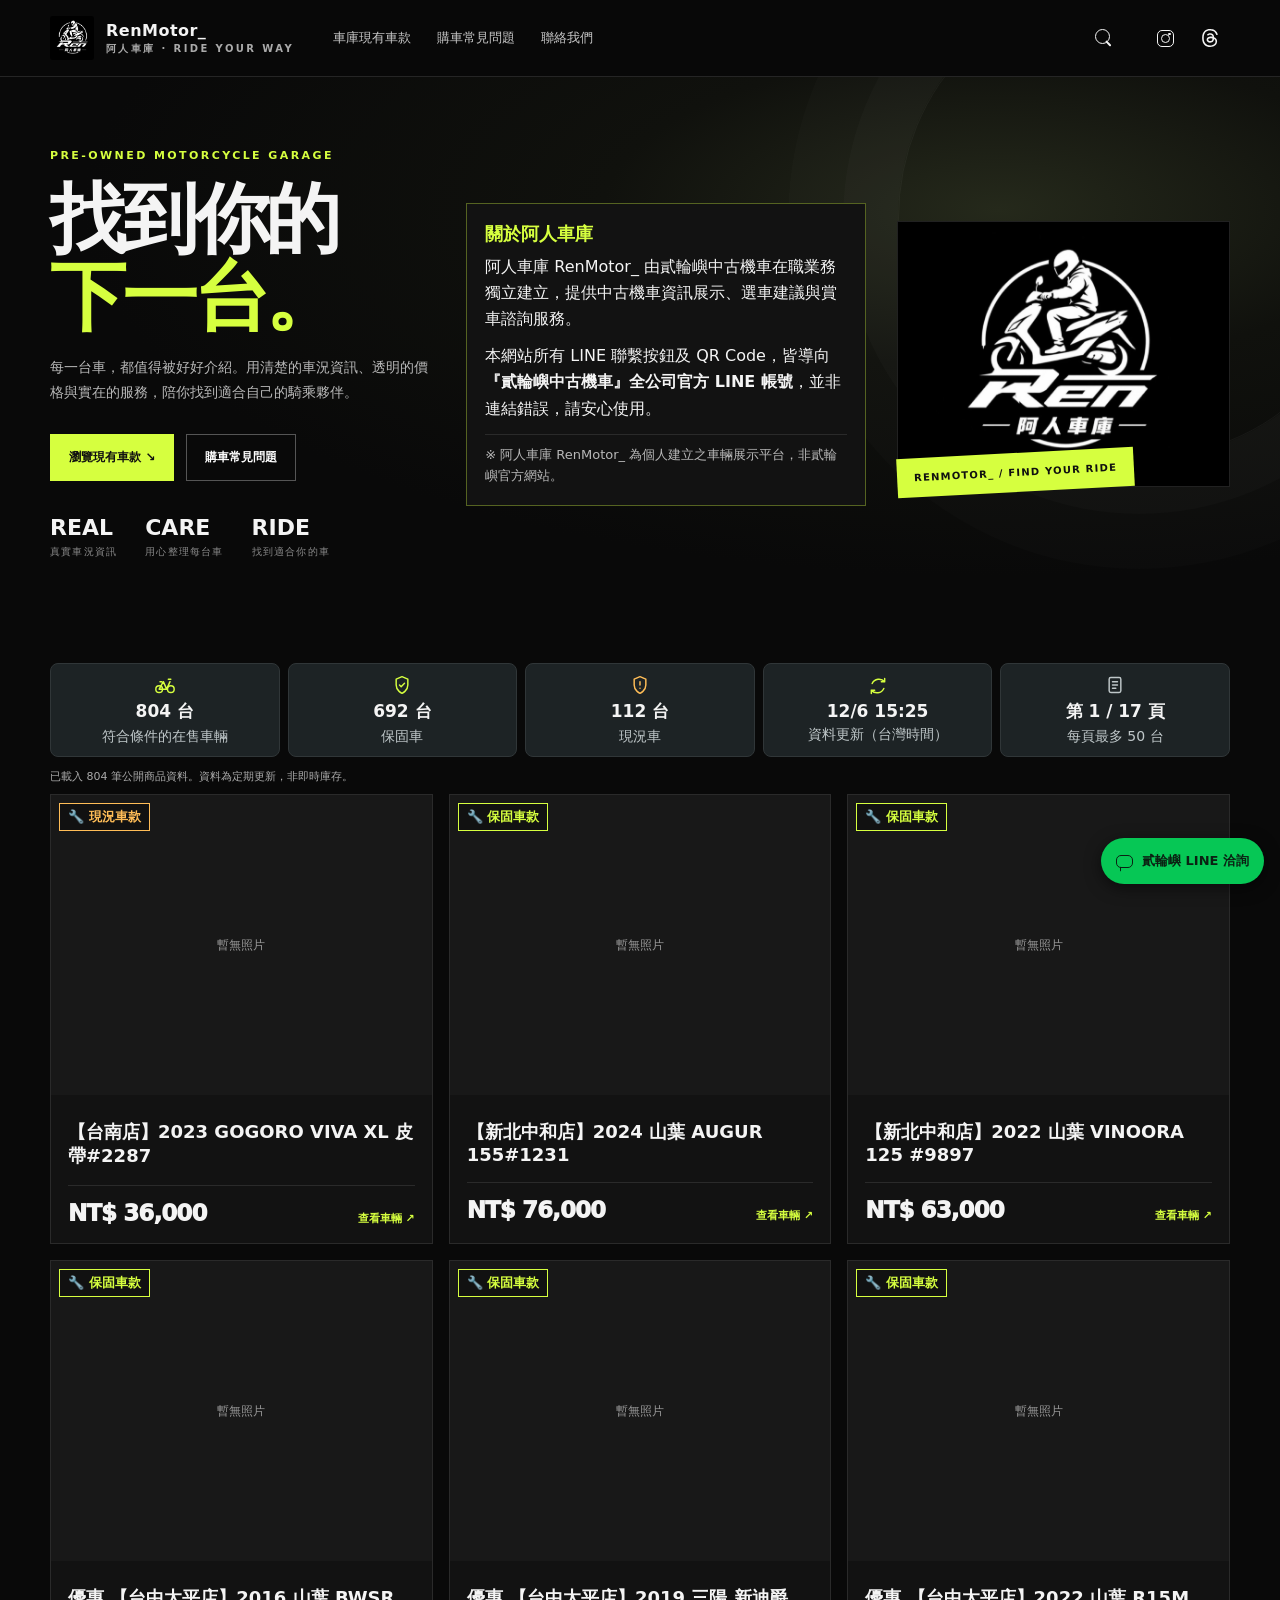
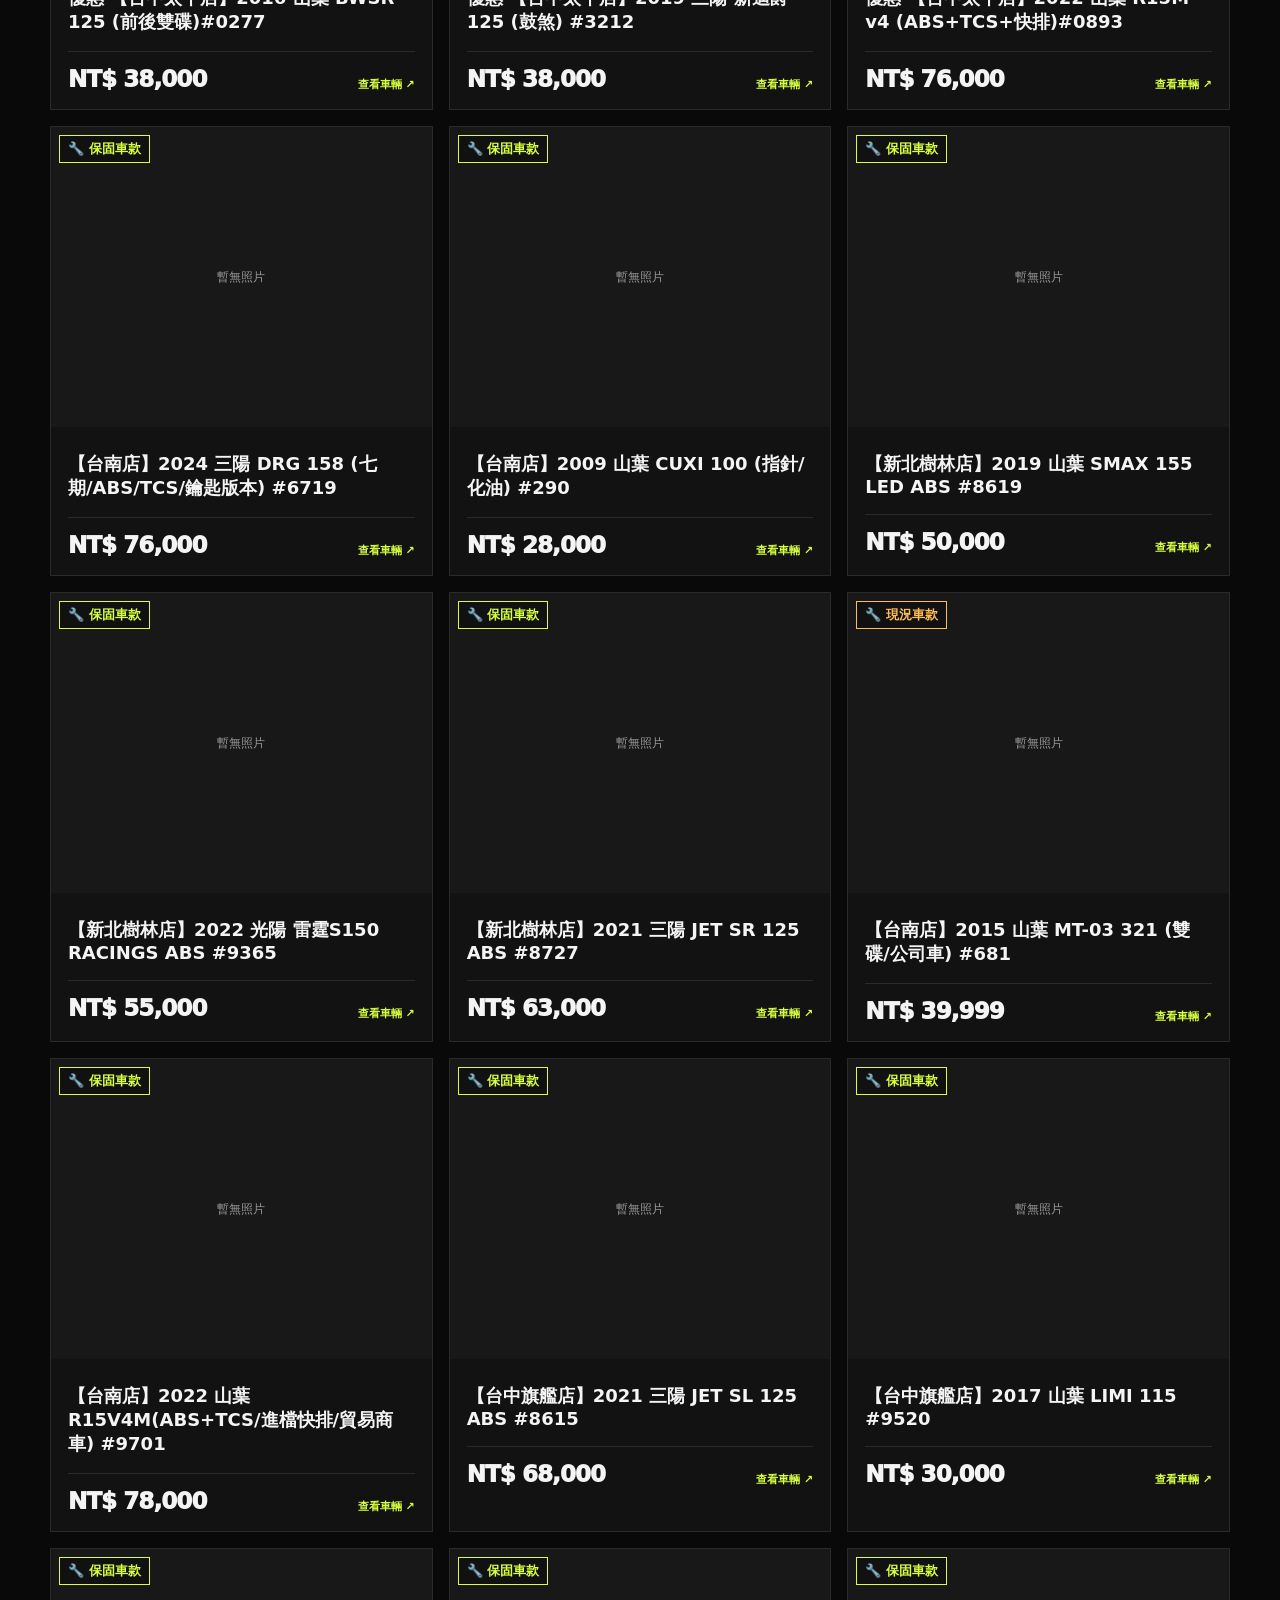
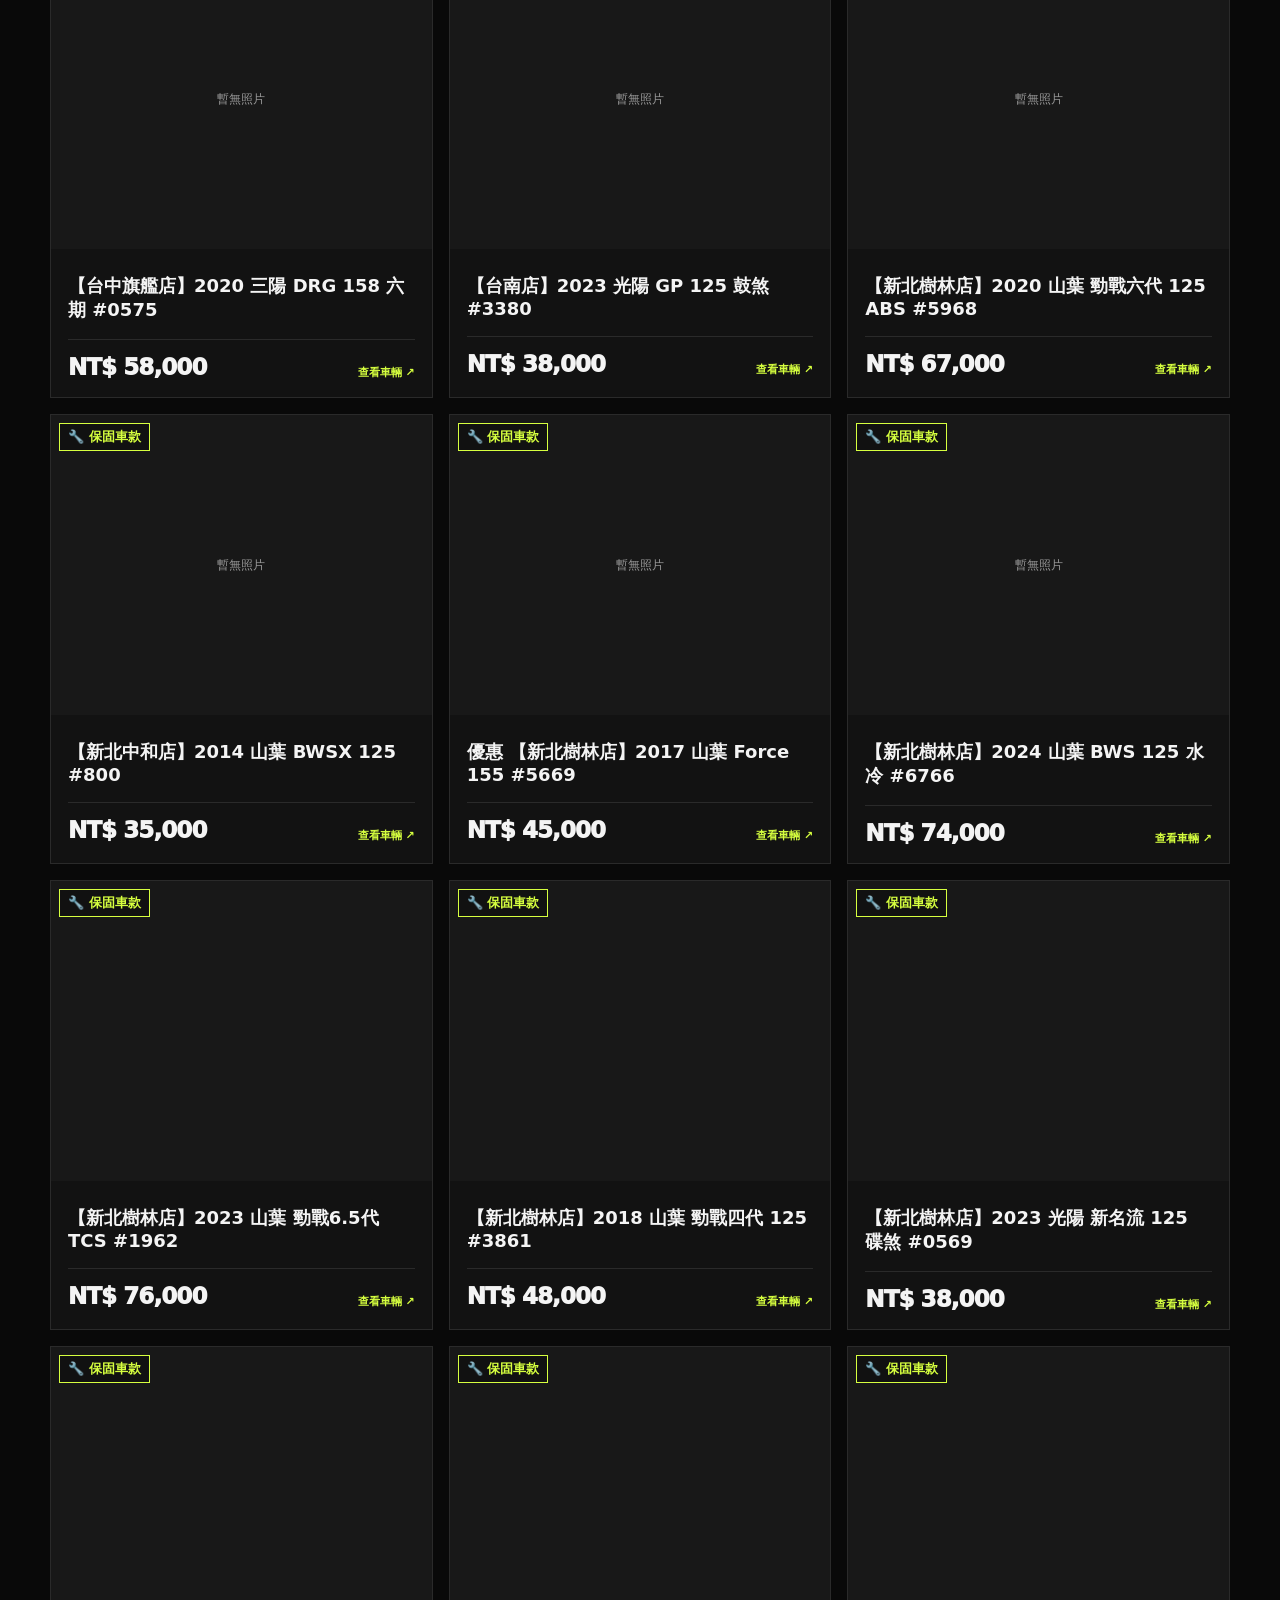
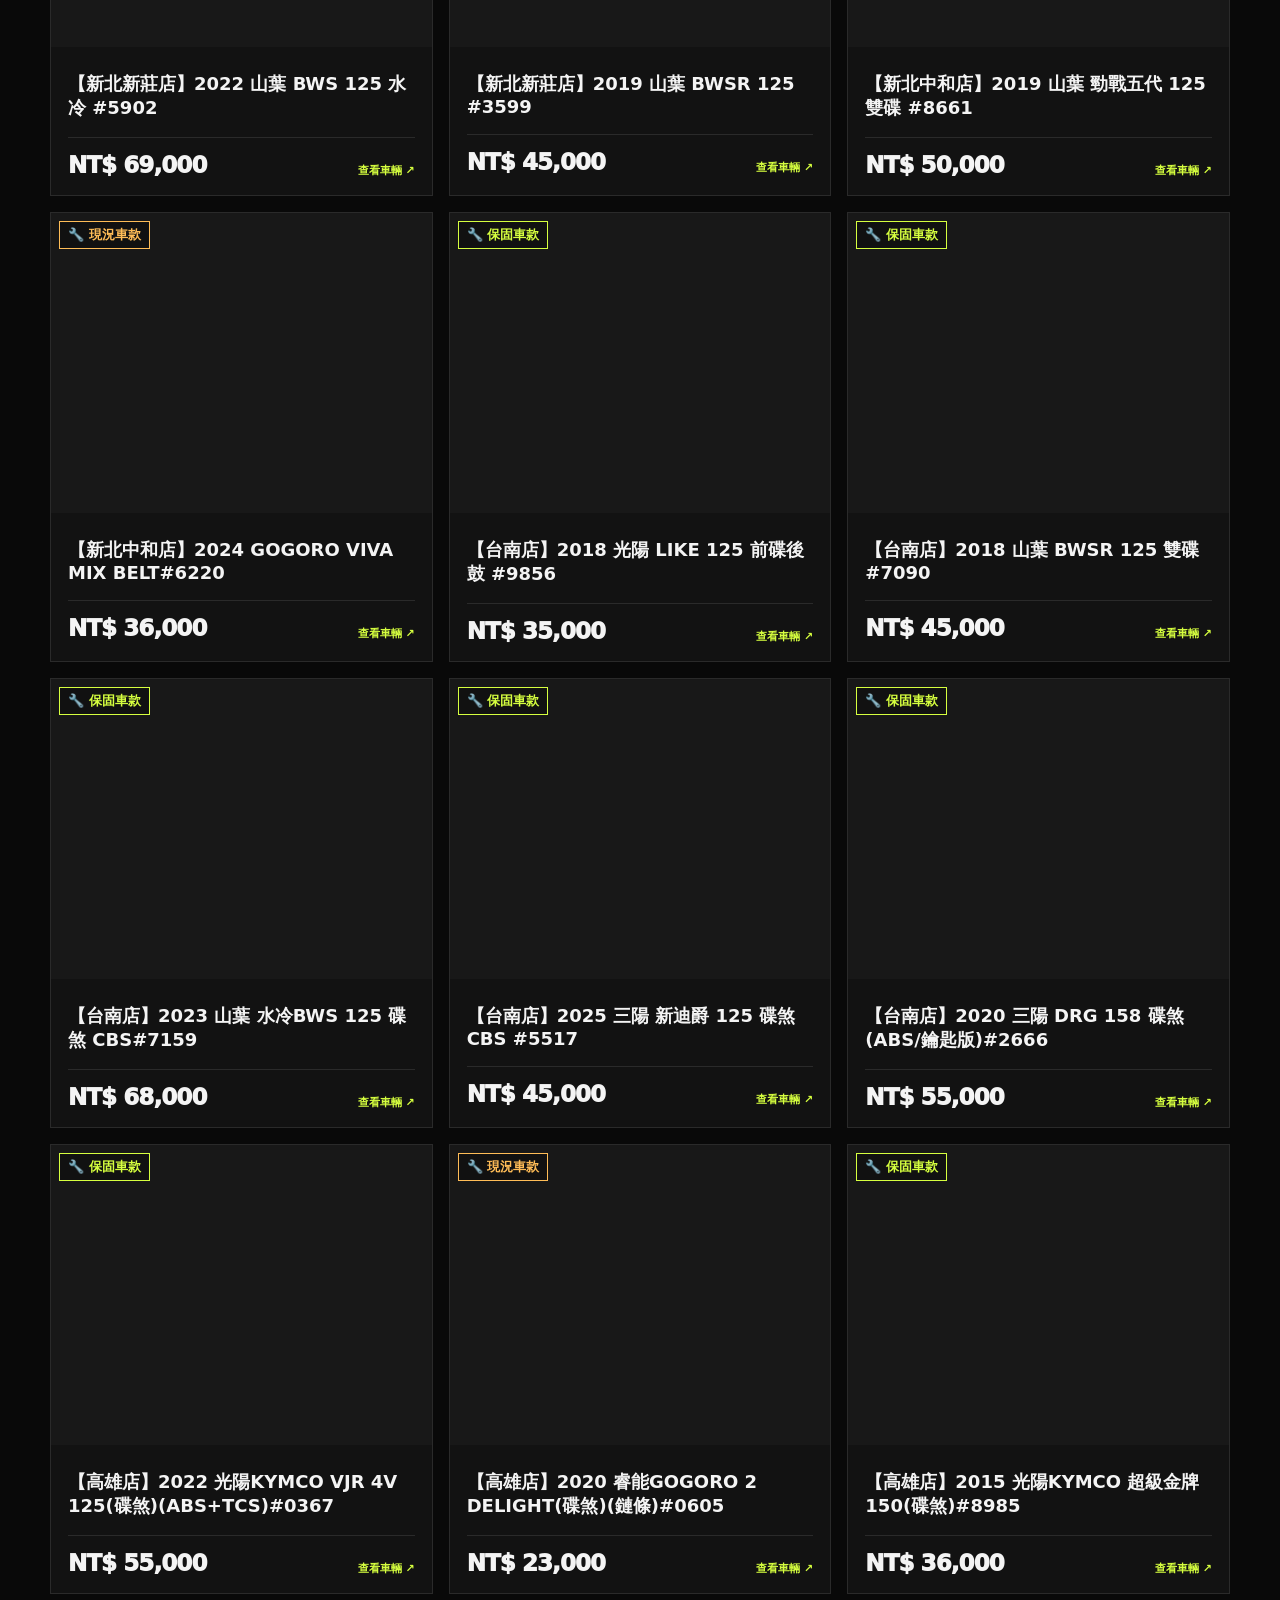
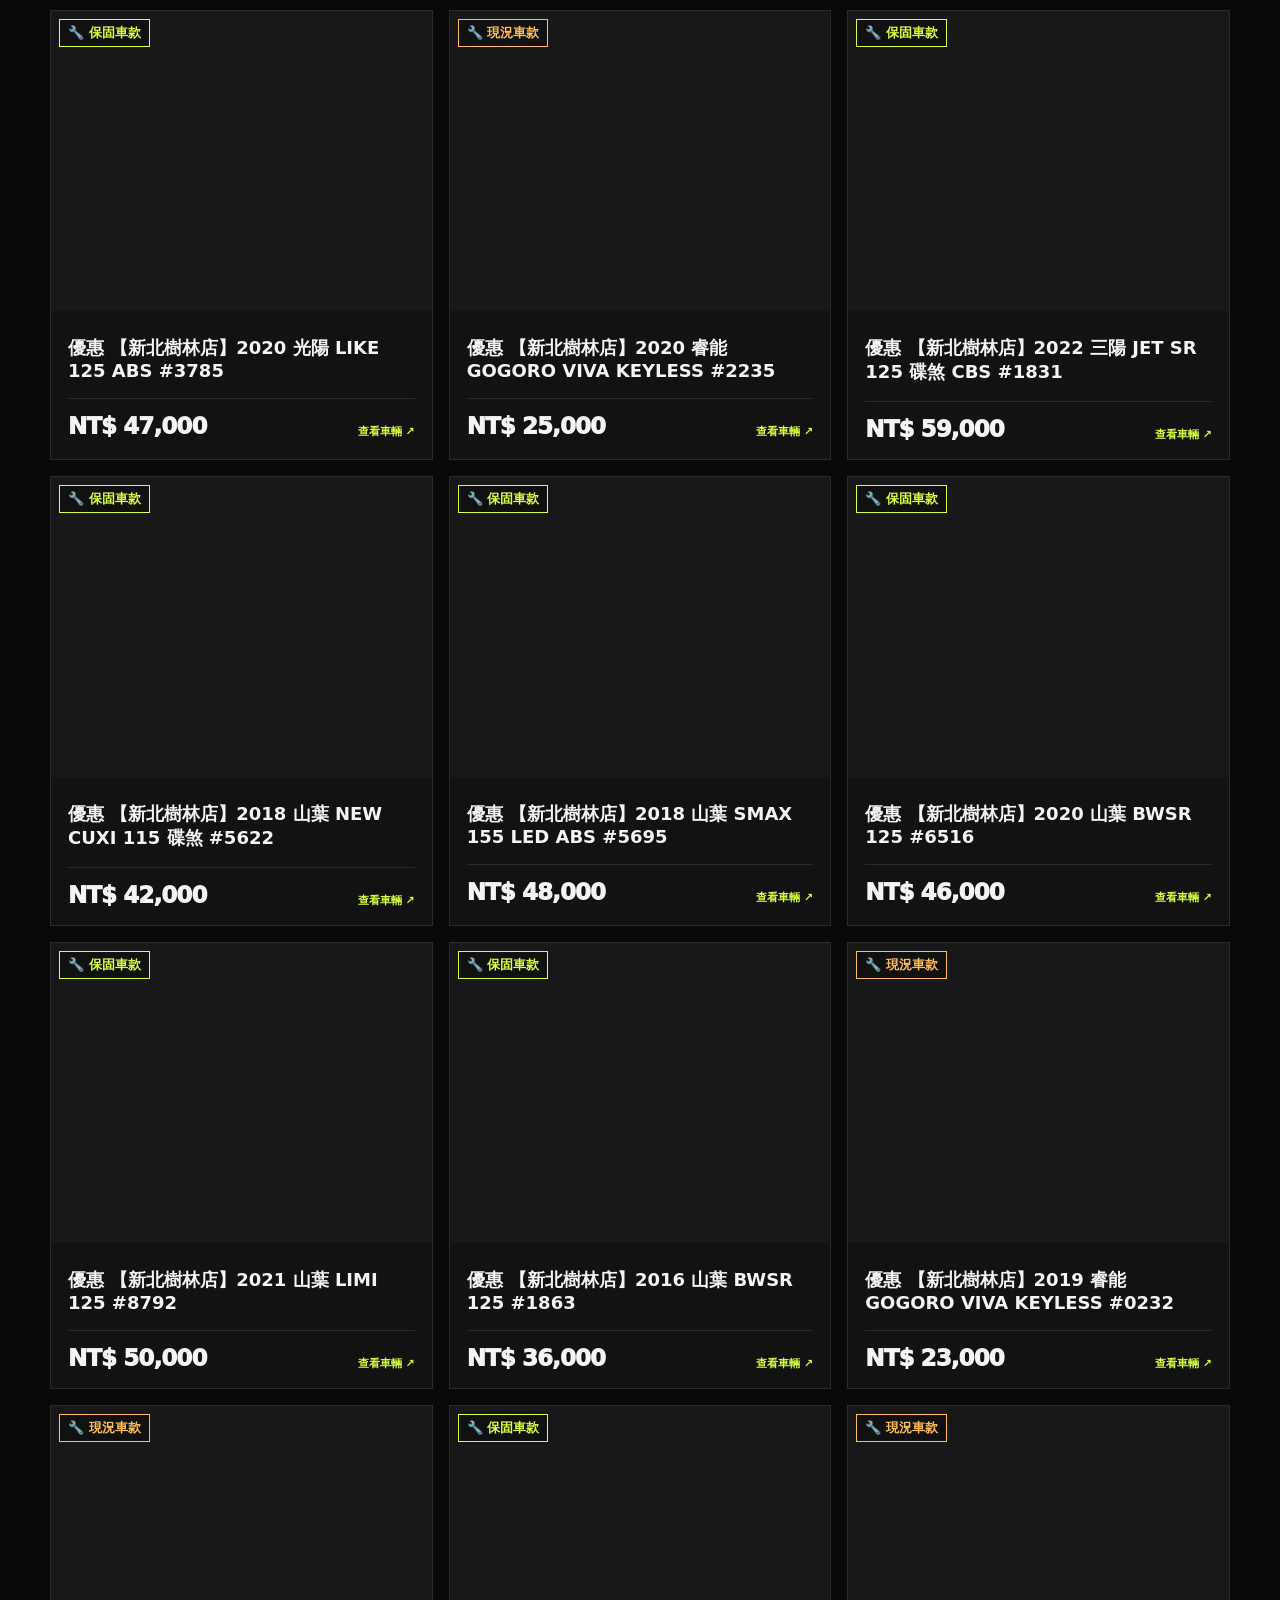
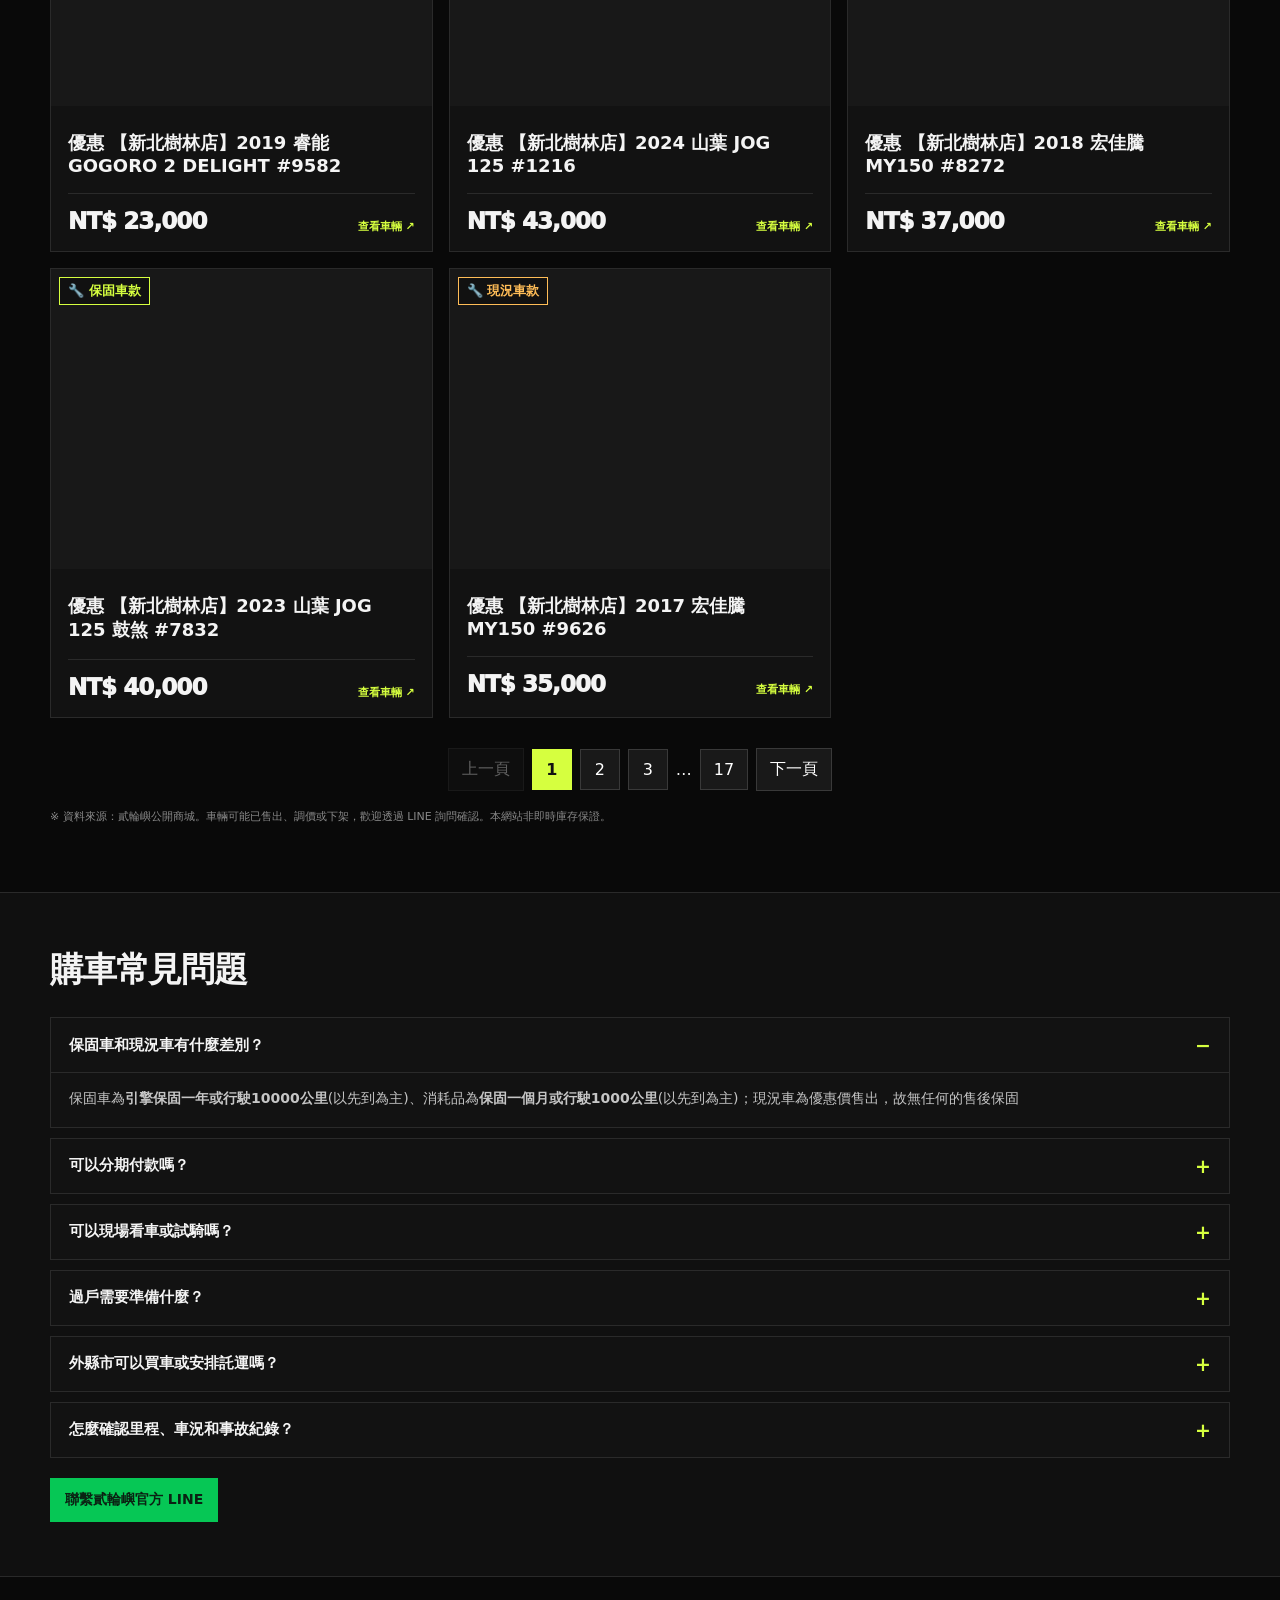
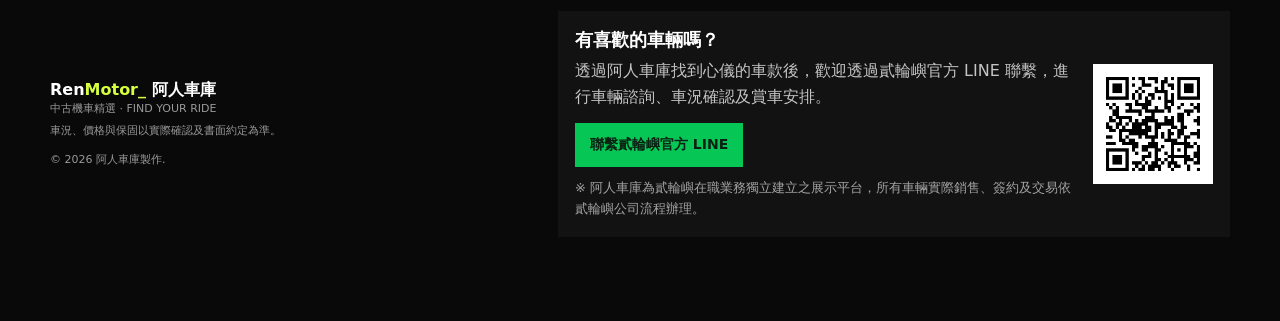
==== commit 63a5395e: "Add files via upload" ====
--- a/index.html
+++ b/index.html
@@ -5,12 +5,12 @@
 <meta name="viewport" content="width=device-width, initial-scale=1.0">
 <meta name="theme-color" content="#090909">
 <meta name="referrer" content="no-referrer">
-<meta http-equiv="Content-Security-Policy" content="default-src 'self'; img-src 'self' https://cdn.store-assets.com; object-src 'none'; frame-src 'none'; base-uri 'none'; form-action 'none'">
+<meta http-equiv="Content-Security-Policy" content="default-src 'self'; script-src 'self' https://www.googletagmanager.com; connect-src 'self' https://www.googletagmanager.com https://*.google-analytics.com https://*.analytics.google.com; img-src 'self' https://cdn.store-assets.com https://www.googletagmanager.com https://*.google-analytics.com; object-src 'none'; frame-src 'none'; base-uri 'none'; form-action 'none'">
 <title>阿人車庫 RenMotor｜中古機車查詢與購車諮詢</title>
 <meta name="description" content="阿人車庫 RenMotor_ 為貳輪嶼中古機車在職業務獨立建立的車輛展示平台。瀏覽中古機車並透過貳輪嶼官方 LINE 詢問車況、價格與賞車安排。">
 <link rel="canonical" href="https://renmotor-tw.github.io/">
 <link rel="icon" href="./favicon.png" type="image/png" sizes="96x96">
-<link rel="stylesheet" href="./styles.css">
+<link rel="stylesheet" href="./styles.css?v=11671c093dfc">
 <script type="application/ld+json">
 {
   "@context": "https://schema.org",
@@ -59,7 +59,33 @@
 </div></section>
 <section class="section" id="inventory" aria-labelledby="inventory-title"><div class="wrap">
   <h2 class="visually-hidden" id="inventory-title">車庫現有車款</h2>
-  <div class="results-line"><span aria-live="polite">符合條件 <strong id="resultCount">0</strong> 台車輛</span><span id="pageInfo">每頁 50 台</span></div>
+  <div class="inventory-summary" role="group" aria-label="車輛統計與分頁" aria-live="polite">
+    <div class="inventory-stat">
+      <svg viewBox="0 0 24 24" width="20" height="20" fill="none" stroke="currentColor" stroke-width="1.75" stroke-linecap="round" stroke-linejoin="round" aria-hidden="true"><circle cx="5" cy="17" r="4"/><circle cx="19" cy="17" r="4"/><path d="m5 17 5-9 4 9H5m9 0 4-9m-2-3h3m-11 3H6"/></svg>
+      <strong><span id="resultCount">—</span> 台</strong>
+      <span class="inventory-stat-label">符合條件的在售車輛</span>
+    </div>
+    <div class="inventory-stat">
+      <svg viewBox="0 0 24 24" width="20" height="20" fill="none" stroke="currentColor" stroke-width="1.75" stroke-linecap="round" stroke-linejoin="round" aria-hidden="true"><path d="M12 22s7-3 7-10V5l-7-3-7 3v7c0 7 7 10 7 10Z"/><path d="m9 12 2 2 4-4"/></svg>
+      <strong><span id="warrantyCount">—</span> 台</strong>
+      <span class="inventory-stat-label">保固車</span>
+    </div>
+    <div class="inventory-stat inventory-stat--as-is">
+      <svg viewBox="0 0 24 24" width="20" height="20" fill="none" stroke="currentColor" stroke-width="1.75" stroke-linecap="round" stroke-linejoin="round" aria-hidden="true"><path d="M12 22s7-3 7-10V5l-7-3-7 3v7c0 7 7 10 7 10Z"/><path d="M12 8v4m0 4h.01"/></svg>
+      <strong><span id="asIsCount">—</span> 台</strong>
+      <span class="inventory-stat-label">現況車</span>
+    </div>
+    <div class="inventory-stat">
+      <svg viewBox="0 0 24 24" width="20" height="20" fill="none" stroke="currentColor" stroke-width="1.75" stroke-linecap="round" stroke-linejoin="round" aria-hidden="true"><path d="M20 7a9 9 0 0 0-15 2M20 3v4h-4M4 17a9 9 0 0 0 15-2M4 21v-4h4"/></svg>
+      <strong><time id="inventoryUpdated">—</time></strong>
+      <span class="inventory-stat-label">資料更新（台灣時間）</span>
+    </div>
+    <div class="inventory-stat inventory-stat--page">
+      <svg viewBox="0 0 24 24" width="20" height="20" fill="none" stroke="currentColor" stroke-width="1.75" stroke-linecap="round" stroke-linejoin="round" aria-hidden="true"><rect x="5" y="3" width="14" height="18" rx="2"/><path d="M9 8h6m-6 4h6m-6 4h4"/></svg>
+      <strong><span id="pageInfo">第 — / — 頁</span></strong>
+      <span class="inventory-stat-label">每頁最多 <span id="pageSize">50</span> 台</span>
+    </div>
+  </div>
   <div class="sync-status" id="syncStatus">正在載入公開商城車輛資料…</div>
   <div class="cards" id="cards"></div><div class="empty" id="empty" hidden>沒有符合條件的車款，試試調整搜尋條件。</div><div class="pagination" id="pagination" aria-label="車輛分頁"></div>
   <p class="notice">※ 資料來源：貳輪嶼公開商城。車輛可能已售出、調價或下架，歡迎透過 LINE 詢問確認。本網站非即時庫存保證。</p>
@@ -109,7 +135,7 @@
       <a class="line-action" id="lineAddFriend" href="https://line.me/R/ti/p/%40motor1688" target="_blank" rel="noopener noreferrer">聯繫貳輪嶼官方 LINE</a>
       <p class="line-contact-note">※ 阿人車庫為貳輪嶼在職業務獨立建立之展示平台，所有車輛實際銷售、簽約及交易依貳輪嶼公司流程辦理。</p>
     </div>
-    <img class="line-qr" src="./line-qr.png" width="120" height="120" loading="lazy" alt="掃描 QR Code 加入貳輪嶼車業官方 LINE @motor1688">
+    <img class="line-qr" src="./line-qr.png?v=bb7c1af05fe2" width="120" height="120" loading="lazy" alt="掃描 QR Code 加入貳輪嶼車業官方 LINE @motor1688">
   </section>
 </div></footer>
 <a class="line-float" href="https://line.me/R/ti/p/%40motor1688" target="_blank" rel="noopener noreferrer" aria-label="貳輪嶼官方 LINE 洽詢 @motor1688">
@@ -237,7 +263,7 @@
   <article class="contract-paper">
     <div class="contract-paper-heading">
       <h4>注意事項說明，請詳閱：</h4>
-      <a href="./contract-notice.png" target="_blank" rel="noopener">查看清晰圖片</a>
+      <a href="./contract-notice.png?v=cb372cf6031f" target="_blank" rel="noopener">查看清晰圖片</a>
     </div>
     <ol class="contract-clauses">
       <li>本合約為定型化契約，適用《消費者保護法》之規定，本公司於簽約前，已提供客戶合理期間以審閱合約全部條款。客戶已收訖本合約範本，並已充分審閱、理解所有條款內容，且無任何異議。客戶簽署本合約，即視為已行使其契約審閱權利。</li>
@@ -256,7 +282,7 @@
   </article>
 </template>
 <div class="toast" id="toast"></div>
-<script src="./qrcode.js"></script>
-<script src="./app.js"></script>
+<script src="./qrcode.js?v=510f3b947ecf"></script>
+<script src="./app.js?v=246fd35788f6"></script>
 </body>
 </html>
--- a/styles.css
+++ b/styles.css
@@ -1,4 +1,4 @@
-:root{--bg:#090909;--panel:#121212;--panel2:#191919;--line:#2a2a2a;--text:#f4f4f4;--muted:#a3a3a3;--lime:#d6ff3f;--white:#fff}
+:root{--as-is-color:#ffbd57;--bg:#090909;--panel:#121212;--panel2:#191919;--line:#2a2a2a;--text:#f4f4f4;--muted:#a3a3a3;--lime:#d6ff3f;--white:#fff}
 *{box-sizing:border-box}html{scroll-behavior:smooth}body{margin:0;background:var(--bg);color:var(--text);font-family:Inter,"Noto Sans TC","Microsoft JhengHei",system-ui,sans-serif}a{color:inherit;text-decoration:none}button,input,select{font:inherit}
 header{border-bottom:1px solid #252525;background:rgba(9,9,9,.92);position:sticky;top:0;z-index:10;backdrop-filter:blur(16px)}.brand{display:flex;align-items:center;gap:12px;font-weight:900;letter-spacing:.03em}.logo {
   width: 44px;
@@ -53,7 +53,7 @@
   .hero-grid { grid-template-columns: minmax(0, 1fr); gap: 24px; }
   .hero-about { max-width: 34rem; justify-self: start; }
 }
-.section{padding:54px 0}.field{display:flex;flex-direction:column;gap:7px}.field label{font-size:13px;color:#9b9b9b;letter-spacing:.08em}.field input,.field select{width:100%;background:#0b0b0b;color:#f4f4f4;border:1px solid #333;padding:10px 11px;min-height:42px;outline:none;min-width:0}.field input:focus,.field select:focus{border-color:var(--lime)}.results-line{display:flex;justify-content:space-between;align-items:center;color:#999;font-size:12px;margin-bottom:14px}.results-line strong{color:#fff}.cards{display:grid;grid-template-columns:repeat(3,1fr);gap:16px}.bike-card{background:var(--panel);border:1px solid var(--line);transition:transform .2s,border-color .2s;cursor:pointer;min-width:0}.bike-card:hover{transform:translateY(-4px);border-color:#707b35}.bike-img{height:220px;position:relative;background:#222;overflow:hidden}.bike-img img{width:100%;height:100%;object-fit:cover;transition:transform .4s;filter:contrast(1.04)}.bike-card:hover .bike-img img{transform:scale(1.04)}.tag{position:absolute;top:12px;left:12px;background:var(--lime);color:#111;padding:6px 8px;font-size:9px;font-weight:950;letter-spacing:.08em}.tag.gray{background:#252525;color:#ddd;border:1px solid #555}.card-body{padding:17px}.card-kicker{color:#aaa;font-size:10px;letter-spacing:.1em}.card-title{font-size:18px;font-weight:850;margin:8px 0 13px}.specs{display:flex;gap:12px;flex-wrap:wrap;color:#a7a7a7;font-size:11px}.price-row{display:flex;justify-content:space-between;align-items:end;border-top:1px solid #2a2a2a;margin-top:17px;padding-top:14px}.price{font-size:23px;font-weight:950;letter-spacing:-.04em}.price small{font-size:10px;color:#999;font-weight:500;letter-spacing:0}.details-link{font-size:11px;color:var(--lime);font-weight:800}.empty{padding:50px 20px;text-align:center;color:#aaa;border:1px dashed #444}.notice{font-size:11px;color:#888;margin-top:16px;line-height:1.8}
+.section{padding:54px 0}.field{display:flex;flex-direction:column;gap:7px}.field label{font-size:13px;color:#9b9b9b;letter-spacing:.08em}.field input,.field select{width:100%;background:#0b0b0b;color:#f4f4f4;border:1px solid #333;padding:10px 11px;min-height:42px;outline:none;min-width:0}.field input:focus,.field select:focus{border-color:var(--lime)}.results-line strong{color:#fff}.cards{display:grid;grid-template-columns:repeat(3,1fr);gap:16px}.bike-card{background:var(--panel);border:1px solid var(--line);transition:transform .2s,border-color .2s;cursor:pointer;min-width:0}.bike-card:hover{transform:translateY(-4px);border-color:#707b35}.bike-img{height:220px;position:relative;background:#222;overflow:hidden}.bike-img img{width:100%;height:100%;object-fit:cover;transition:transform .4s;filter:contrast(1.04)}.bike-card:hover .bike-img img{transform:scale(1.04)}.tag{position:absolute;top:12px;left:12px;background:var(--lime);color:#111;padding:6px 8px;font-size:9px;font-weight:950;letter-spacing:.08em}.tag.gray{background:#252525;color:#ddd;border:1px solid #555}.card-body{padding:17px}.card-kicker{color:#aaa;font-size:10px;letter-spacing:.1em}.card-title{font-size:18px;font-weight:850;margin:8px 0 13px}.specs{display:flex;gap:12px;flex-wrap:wrap;color:#a7a7a7;font-size:11px}.price-row{display:flex;justify-content:space-between;align-items:end;border-top:1px solid #2a2a2a;margin-top:17px;padding-top:14px}.price{font-size:23px;font-weight:950;letter-spacing:-.04em}.price small{font-size:10px;color:#999;font-weight:500;letter-spacing:0}.details-link{font-size:11px;color:var(--lime);font-weight:800}.empty{padding:50px 20px;text-align:center;color:#aaa;border:1px dashed #444}.notice{font-size:11px;color:#888;margin-top:16px;line-height:1.8}
 footer{padding:34px 0;border-top:1px solid #292929;color:#999;font-size:11px}.footer-row{display:flex;justify-content:space-between;gap:20px;align-items:center}.footer-brand{font-size:16px;font-weight:900;color:#fff}.footer-brand span{color:var(--lime)}
 .modal{position:fixed;inset:0;background:#000c;z-index:20;display:none;align-items:center;justify-content:center;padding:20px}.modal.open{display:flex}.modal-box{background:#111;border:1px solid #444;max-width:900px;width:100%;max-height:90vh;overflow:auto;position:relative}.modal-close{position:sticky;float:right;top:8px;margin:8px 8px 0 0;z-index:2;background:#222;color:#fff;border:1px solid #555;width:36px;height:36px;cursor:pointer}.modal-content{display:grid;grid-template-columns:1fr 1fr;gap:0}.modal-photo{min-height:360px;background:#222}.modal-photo img{width:100%;height:100%;min-height:360px;object-fit:cover}.modal-info{padding:30px}.modal-info h2{font-size:28px;margin:10px 0}.modal-info .price{font-size:30px;color:var(--lime);margin:16px 0}.detail-grid{display:grid;grid-template-columns:1fr 1fr;gap:10px;margin:22px 0}.detail-cell{background:#1a1a1a;padding:12px}.detail-cell small{display:block;color:#999;font-size:10px;margin-bottom:5px}.detail-cell strong{font-size:13px}.modal-info p{font-size:12px;line-height:1.9;color:#bbb}.warranty{border:1px solid #4e5d20;color:#dfff74;padding:11px;font-size:11px;margin:16px 0}.line-btn{display:flex;width:100%;background:var(--lime);color:#111;justify-content:center;padding:14px;font-weight:950;font-size:12px;margin-top:18px}.toast{position:fixed;bottom:20px;left:50%;transform:translateX(-50%);background:#222;border:1px solid #555;padding:12px 16px;font-size:12px;display:none;z-index:30}
 @media(max-width:850px){.hero{padding-top:50px}.hero-visual{min-height:200px}.hero-visual img{max-width:none;max-height:300px}.cards{grid-template-columns:repeat(2,1fr)}}
@@ -289,7 +289,7 @@
 .gallery-thumbs img { display: block; width: 100%; height: 100%; object-fit: cover; }
 .bike-img { position: relative; }
 .vehicle-badge { display: inline-block; padding: 4px 8px; border: 1px solid currentColor; background: #111; color: var(--lime); font-size: 13px; font-weight: 750; }
-.vehicle-badge.as-is { color: #ffbd57; }
+.vehicle-badge.as-is { color: var(--as-is-color); }
 .bike-img .vehicle-badge { position: absolute; top: 8px; left: 8px; }
 .vehicle-services { margin-top: 18px; background: #1a1a1a; padding: 16px; }
 .vehicle-services h3 { margin: 0 0 8px; font-size: 16px; }
@@ -546,3 +546,40 @@
 @media (pointer: coarse) {
   .vehicle-preview-trigger { min-height: 44px; }
 }
+
+.inventory-summary {
+  display: grid;
+  grid-template-columns: repeat(5, minmax(0, 1fr));
+  gap: 8px;
+  margin-bottom: 12px;
+}
+.inventory-stat {
+  display: flex;
+  flex-direction: column;
+  align-items: center;
+  justify-content: center;
+  gap: 5px;
+  min-height: 94px;
+  padding: 10px;
+  border: 1px solid #303638;
+  border-radius: 8px;
+  background: #1d2325;
+  color: var(--lime);
+  text-align: center;
+}
+.inventory-stat strong {
+  color: #f4f4f4;
+  font-size: 1.0625rem;
+  font-variant-numeric: tabular-nums;
+}
+.inventory-stat-label {
+  color: #bfc7c9;
+  font-size: .875rem;
+}
+.inventory-stat--as-is { color: var(--as-is-color); }
+.inventory-stat--page { color: #bfc7c9; }
+@media (max-width: 700px) {
+  .inventory-summary { grid-template-columns: repeat(6, minmax(0, 1fr)); }
+  .inventory-stat { grid-column: span 2; }
+  .inventory-stat:nth-last-child(-n + 2) { grid-column: span 3; }
+}
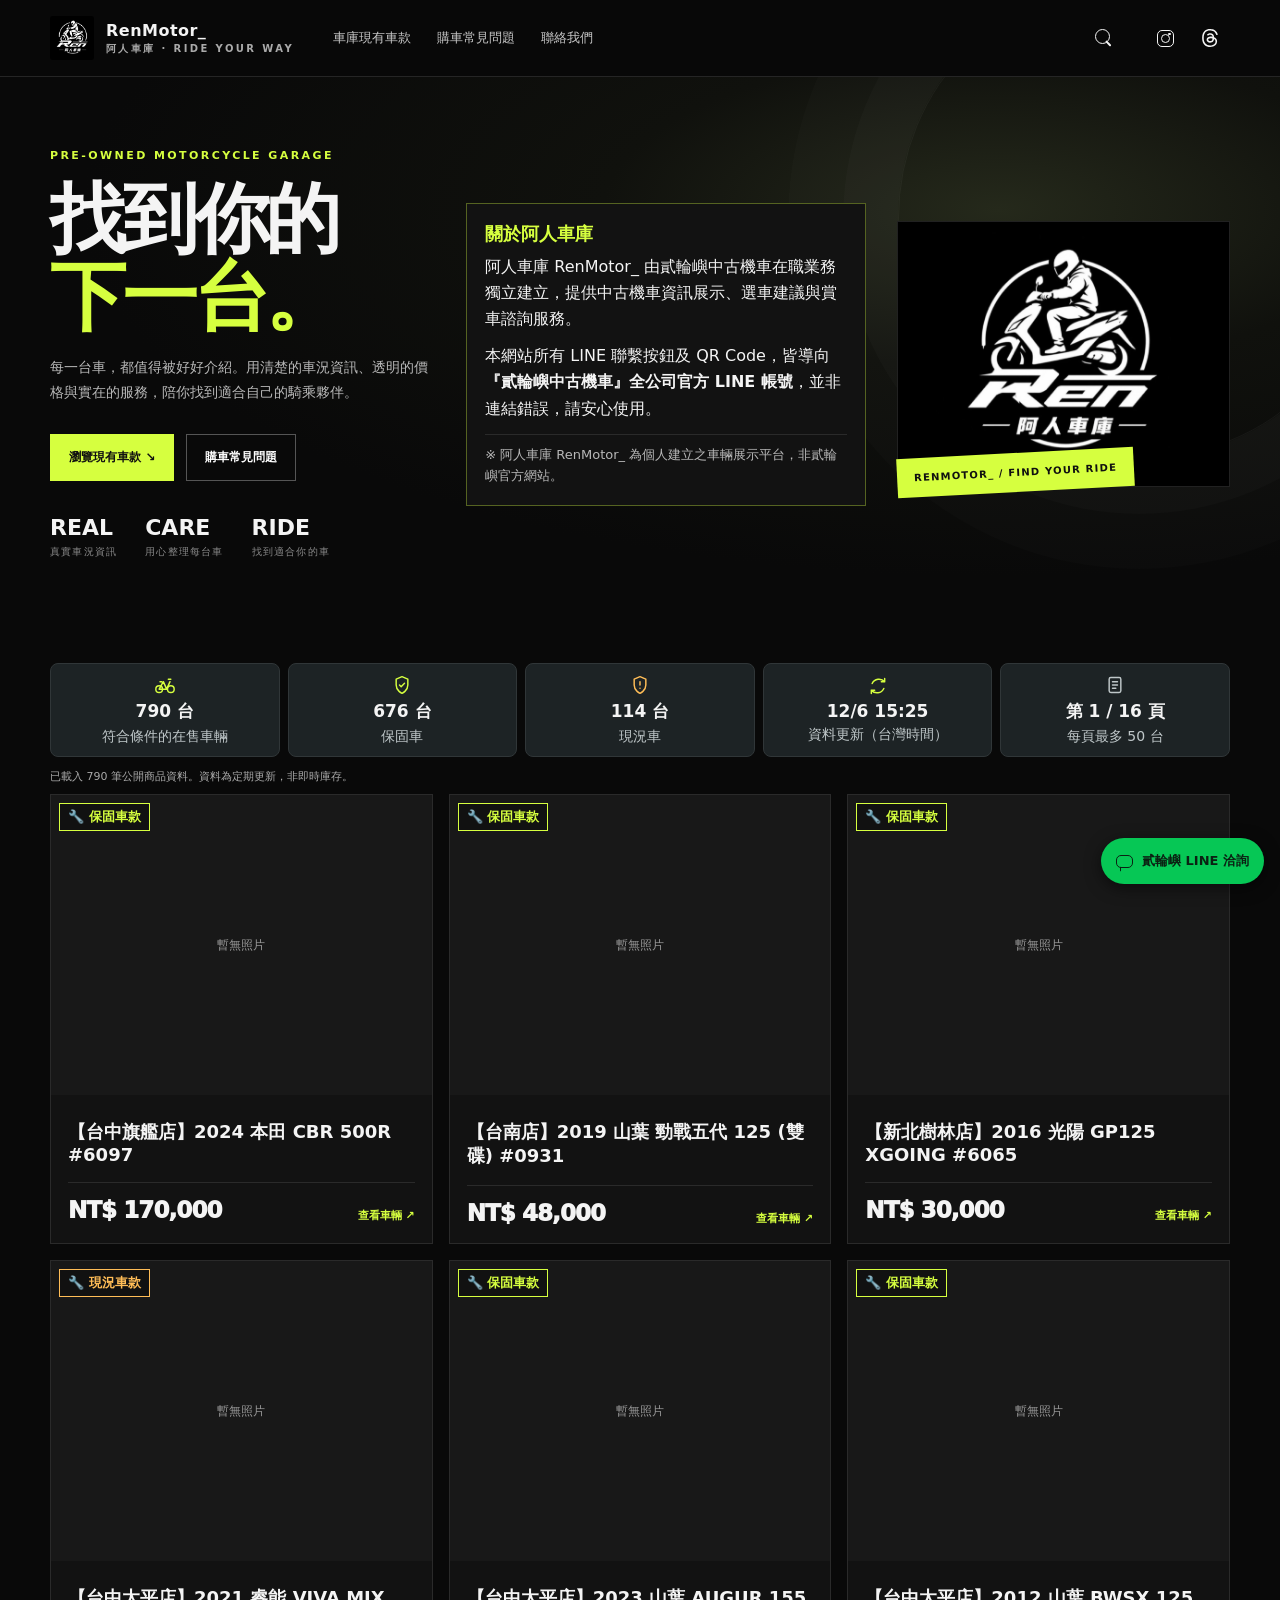
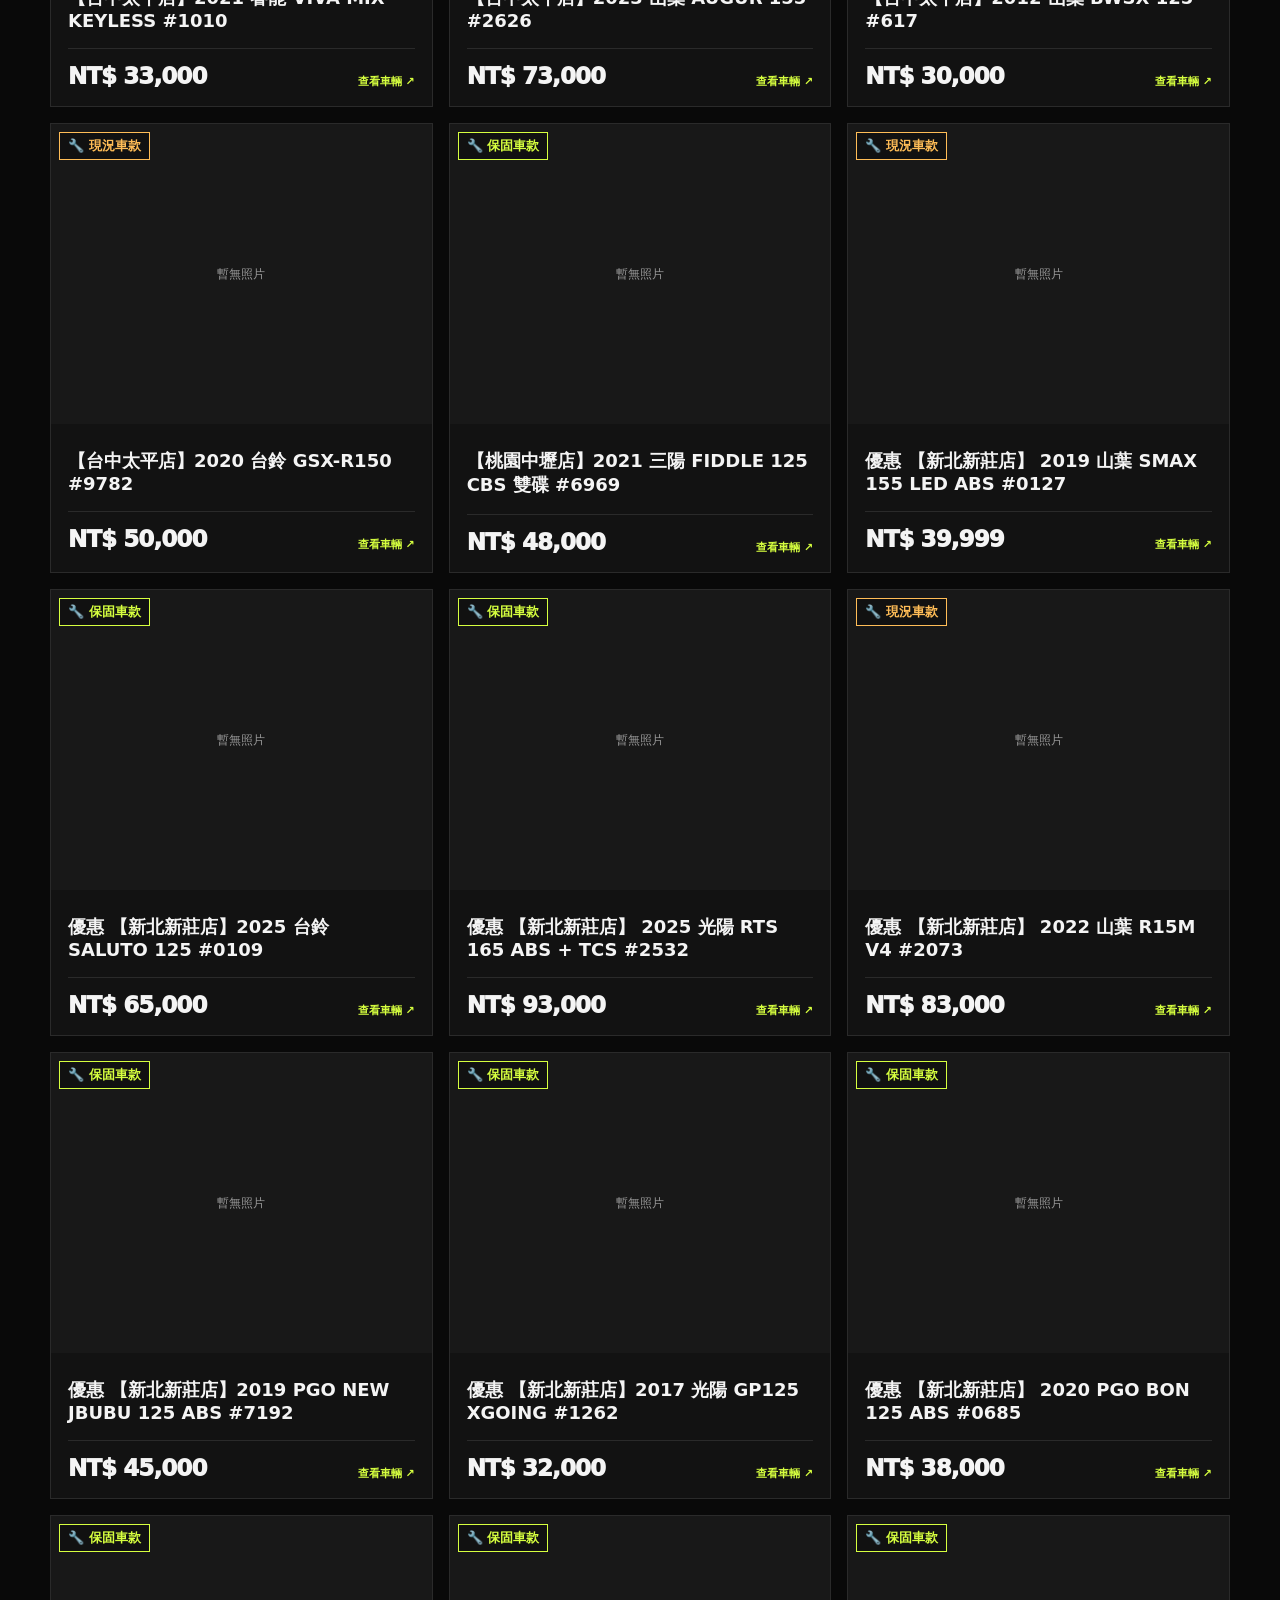
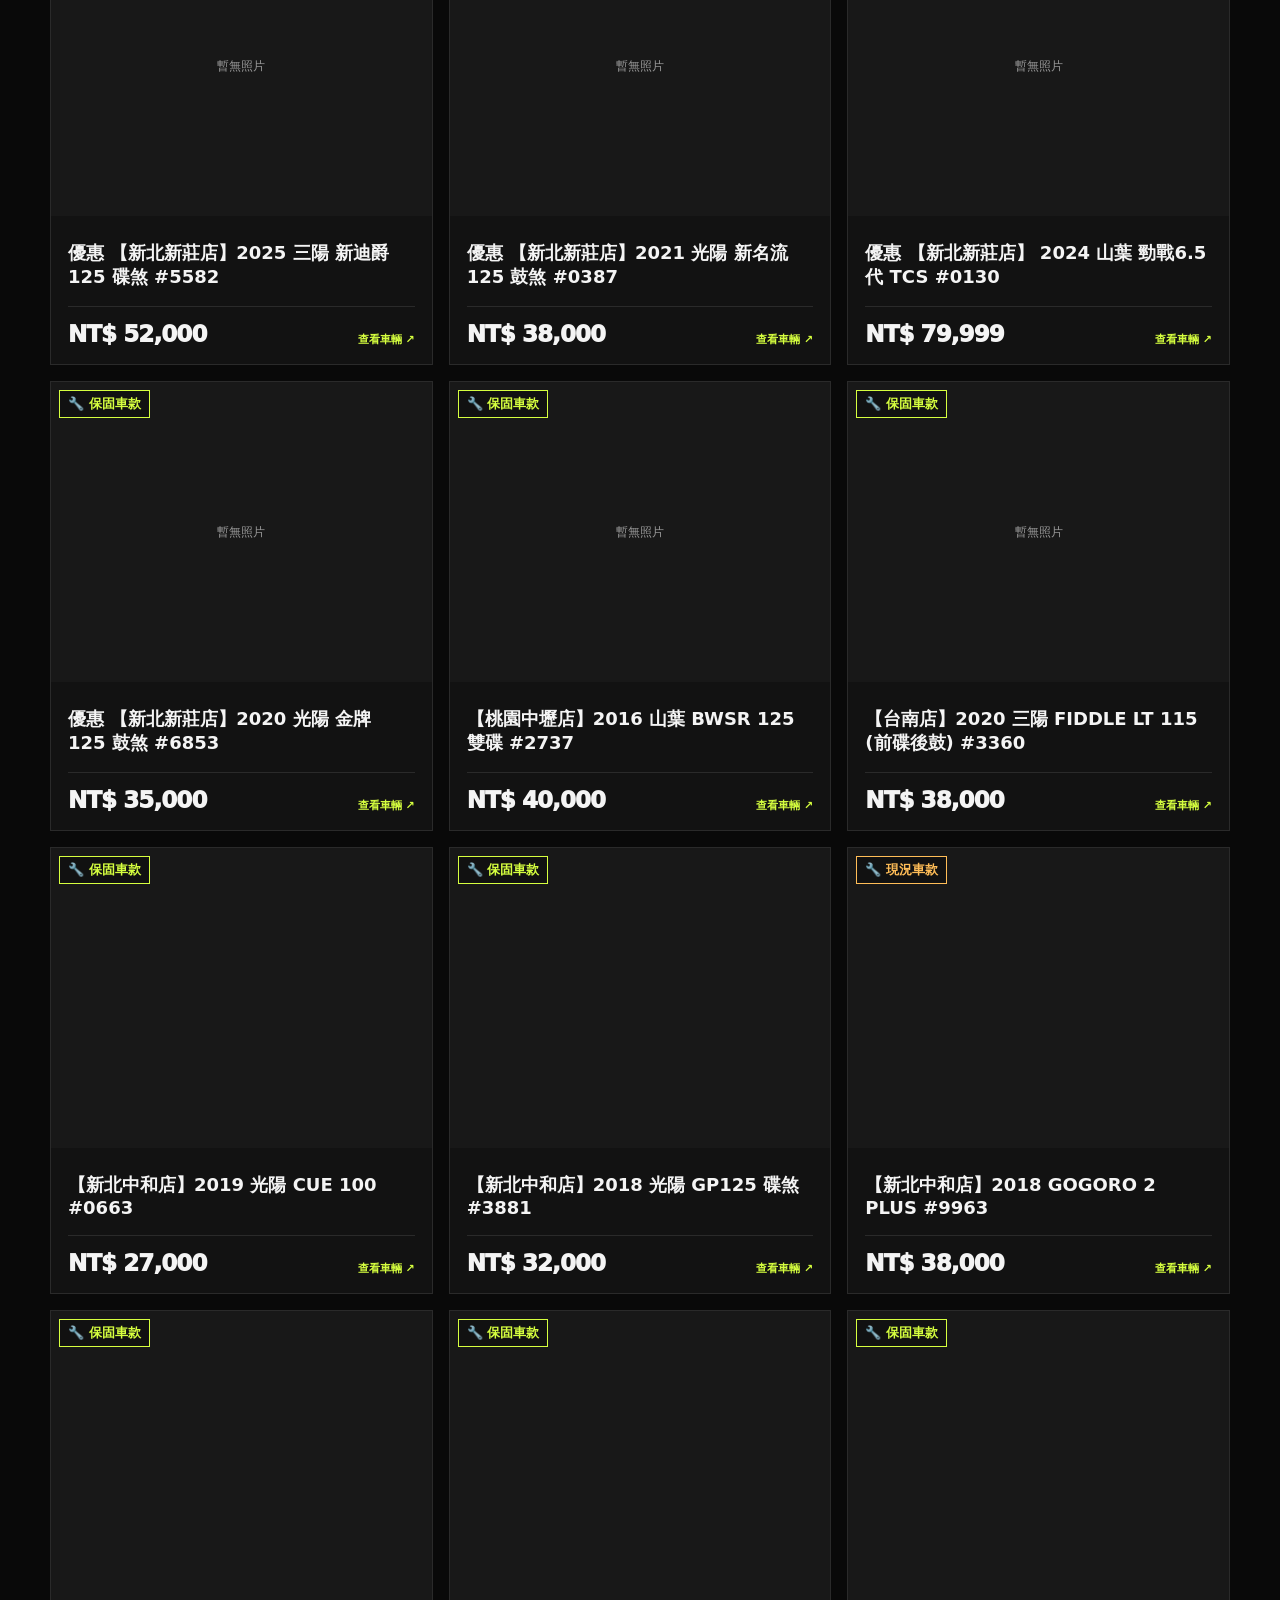
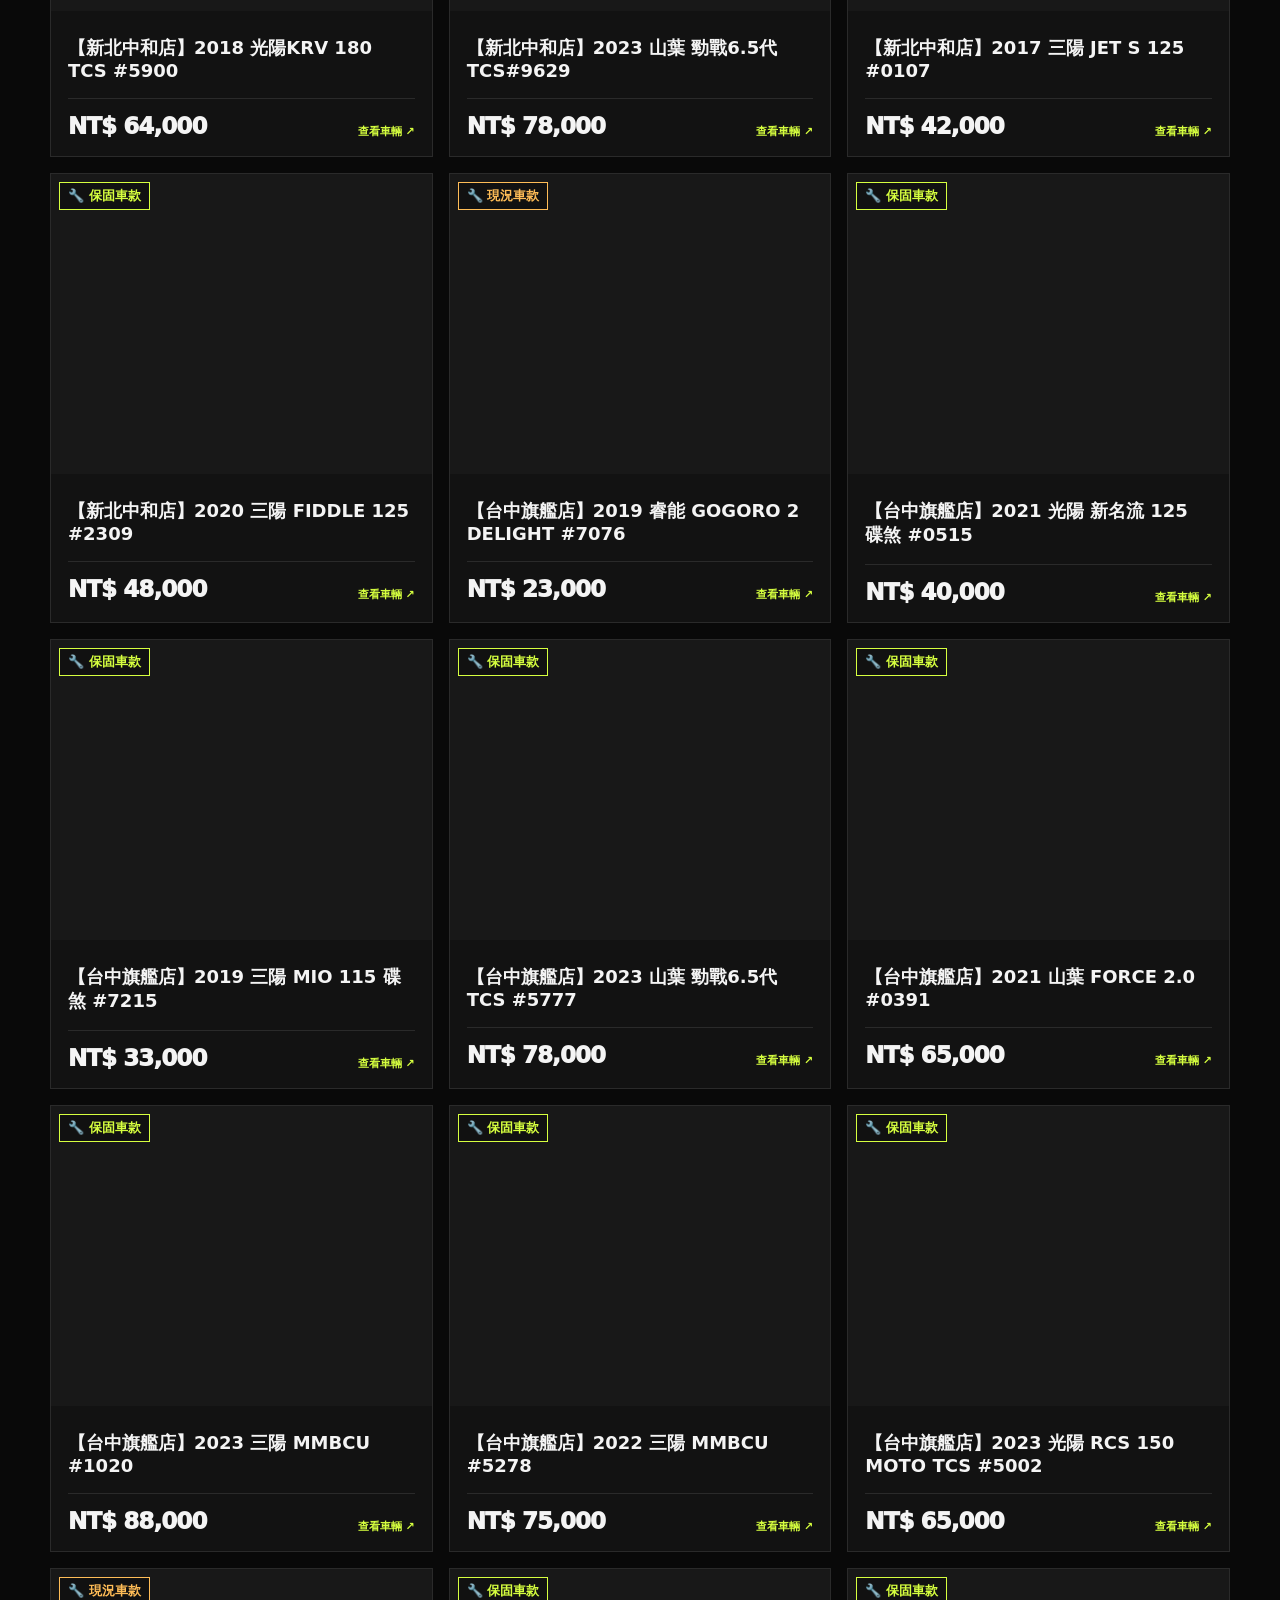
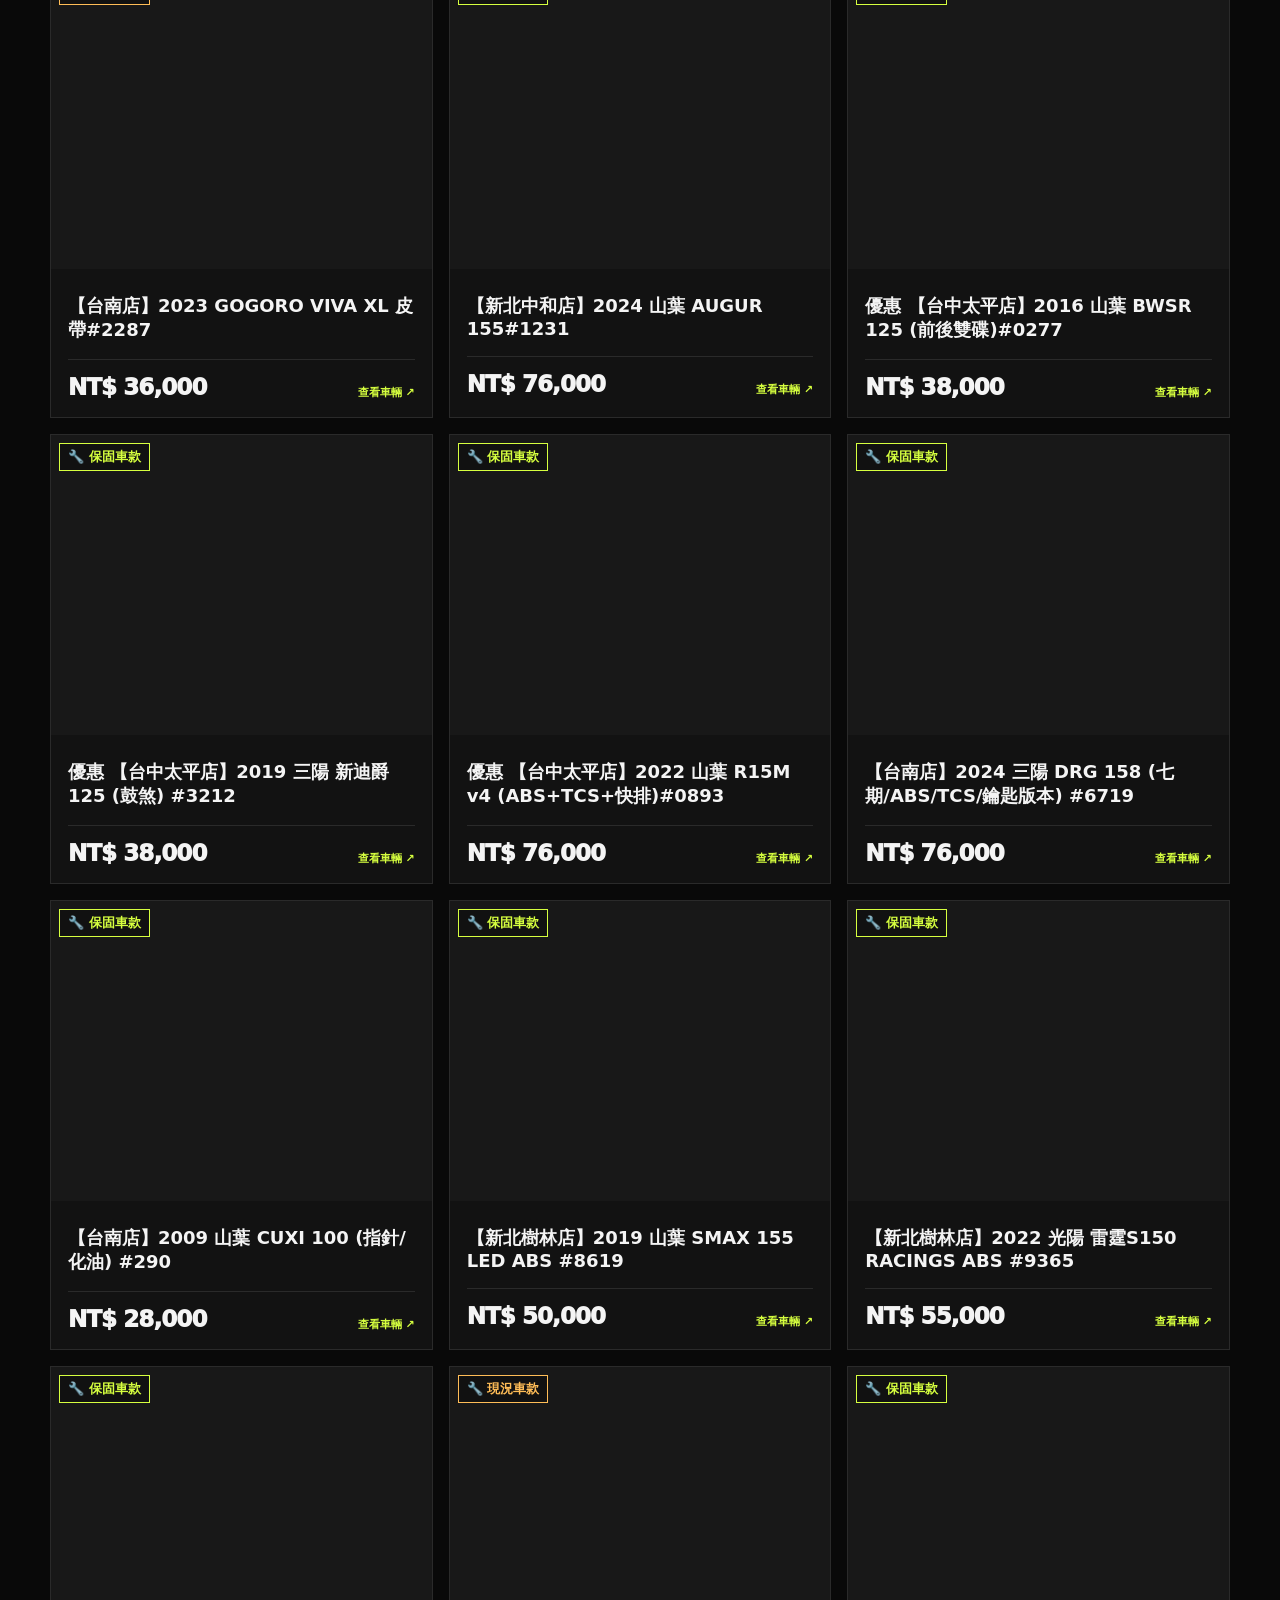
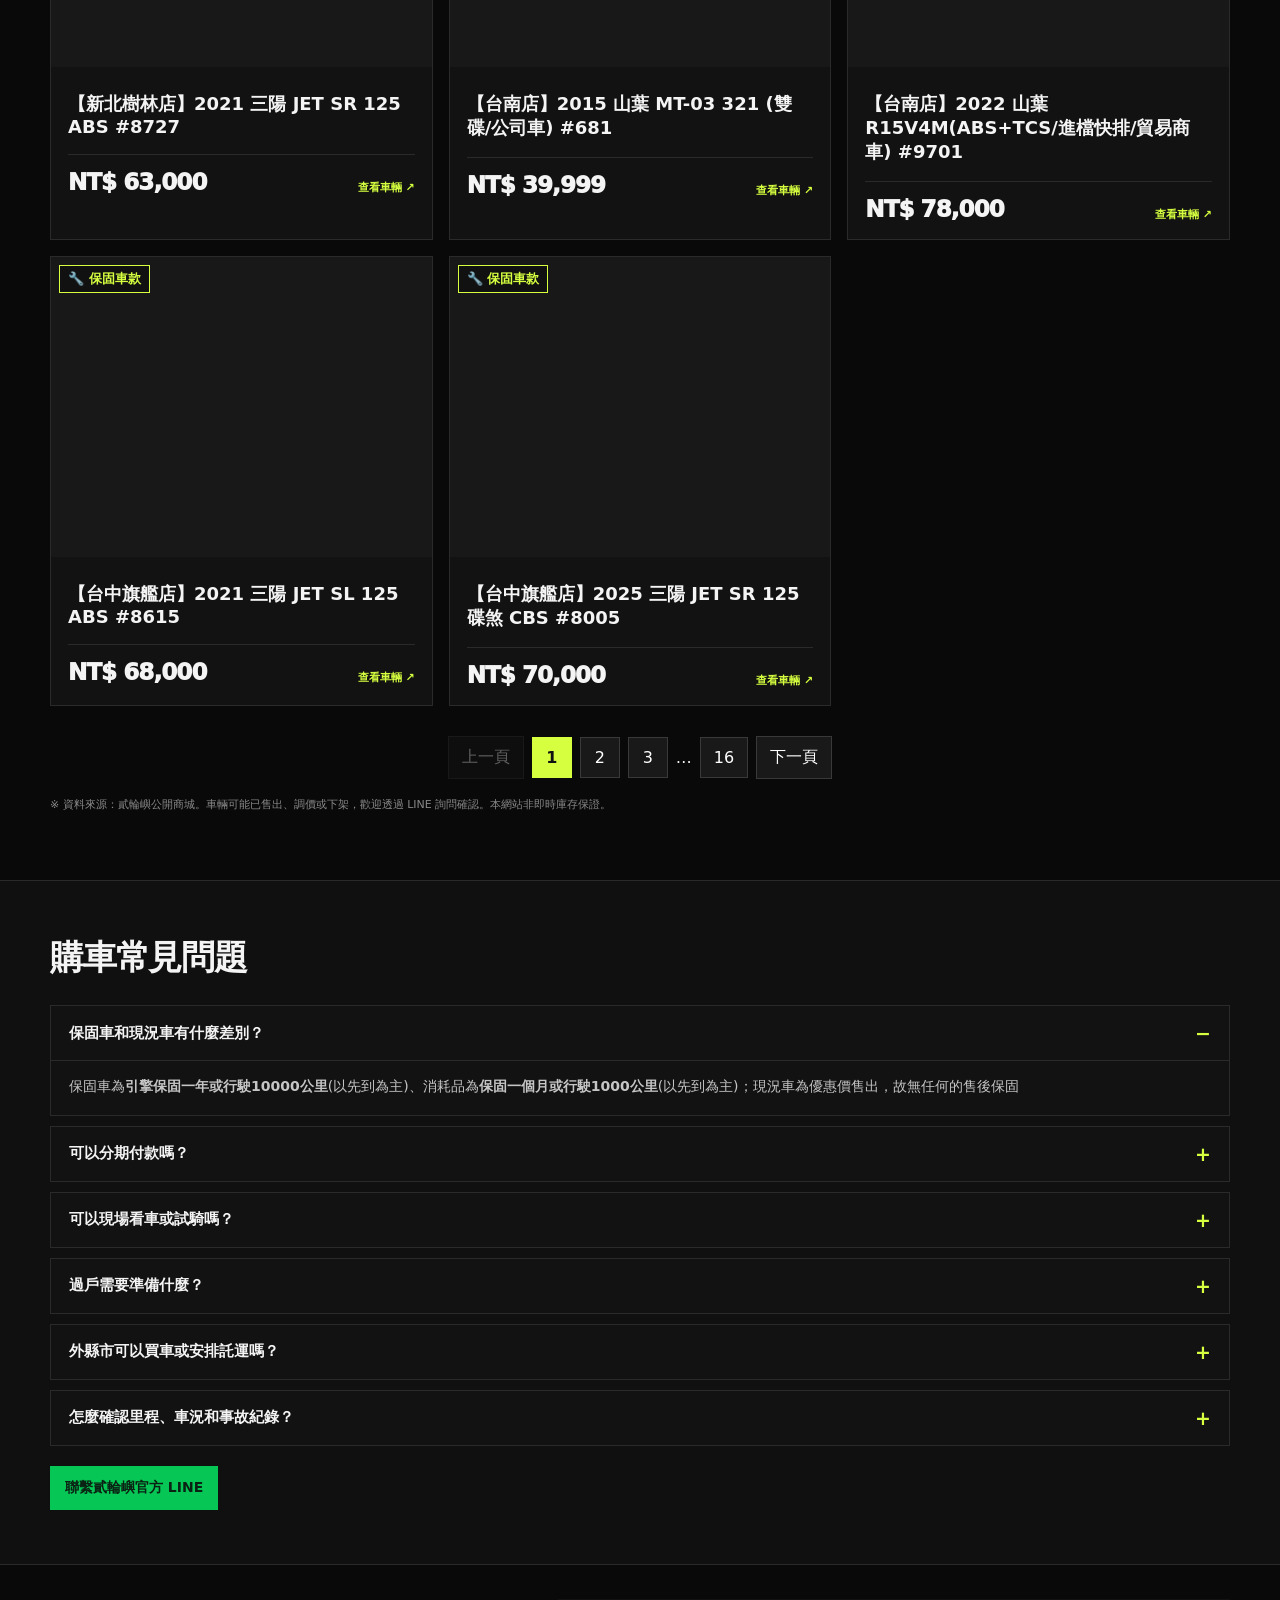
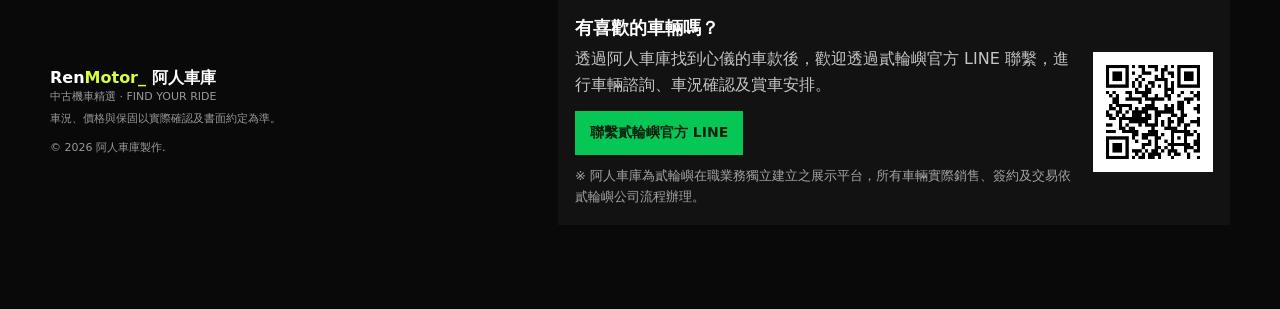
==== commit 27cfcf16: "Add files via upload" ====
--- a/index.html
+++ b/index.html
@@ -283,6 +283,6 @@
 </template>
 <div class="toast" id="toast"></div>
 <script src="./qrcode.js?v=510f3b947ecf"></script>
-<script src="./app.js?v=246fd35788f6"></script>
+<script src="./app.js?v=600bda17834b"></script>
 </body>
 </html>
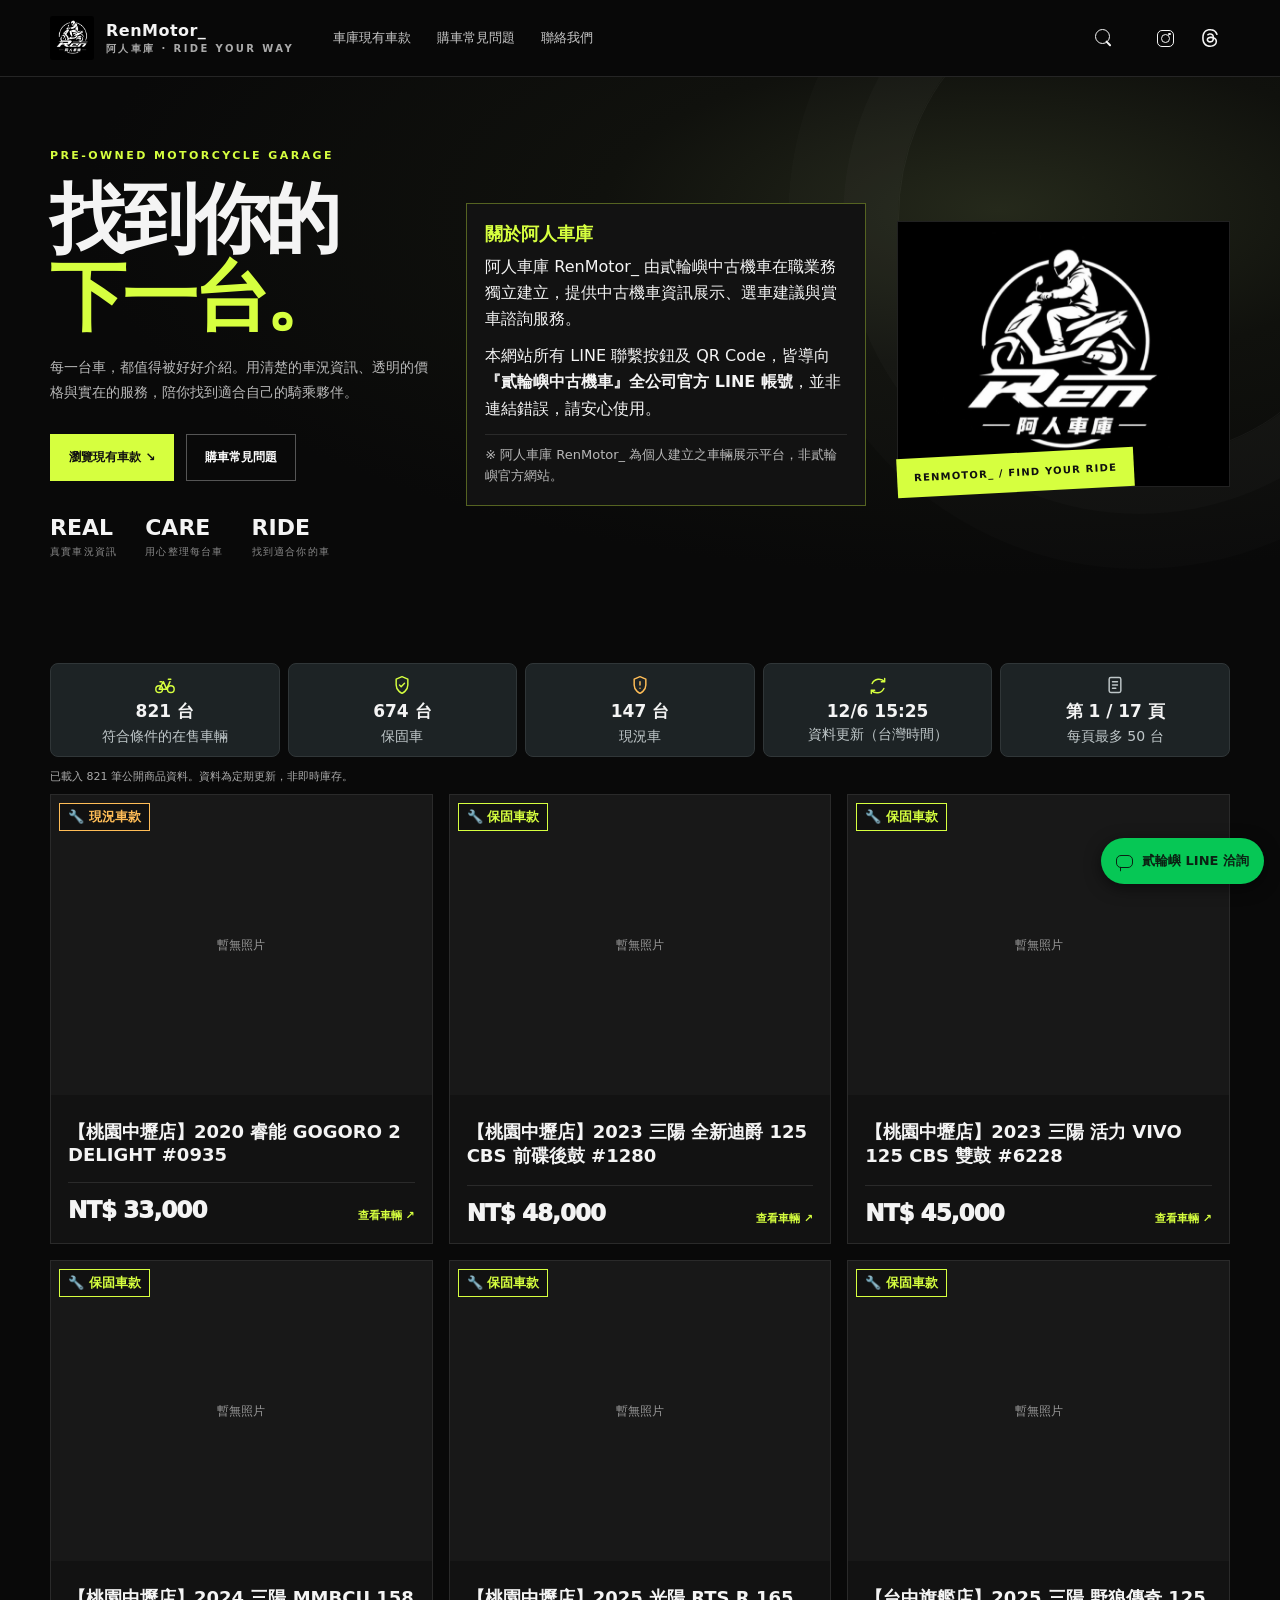
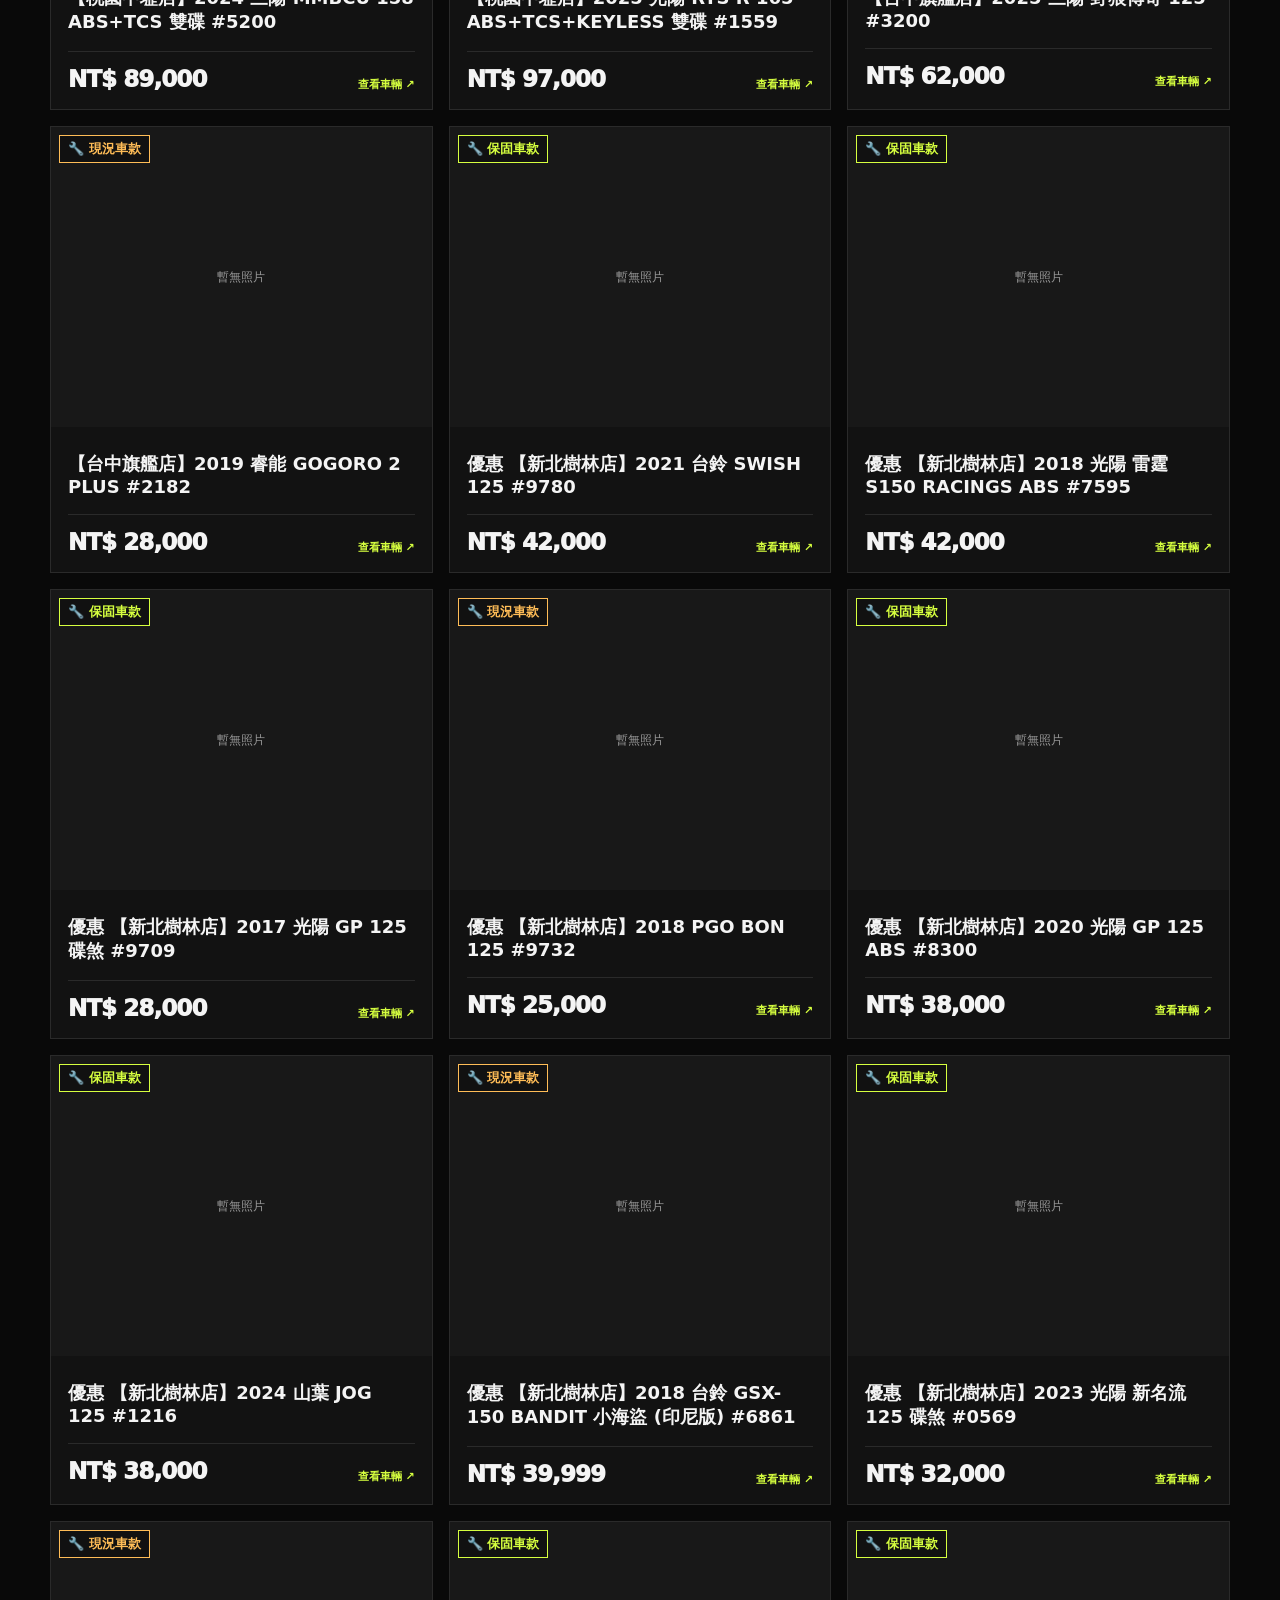
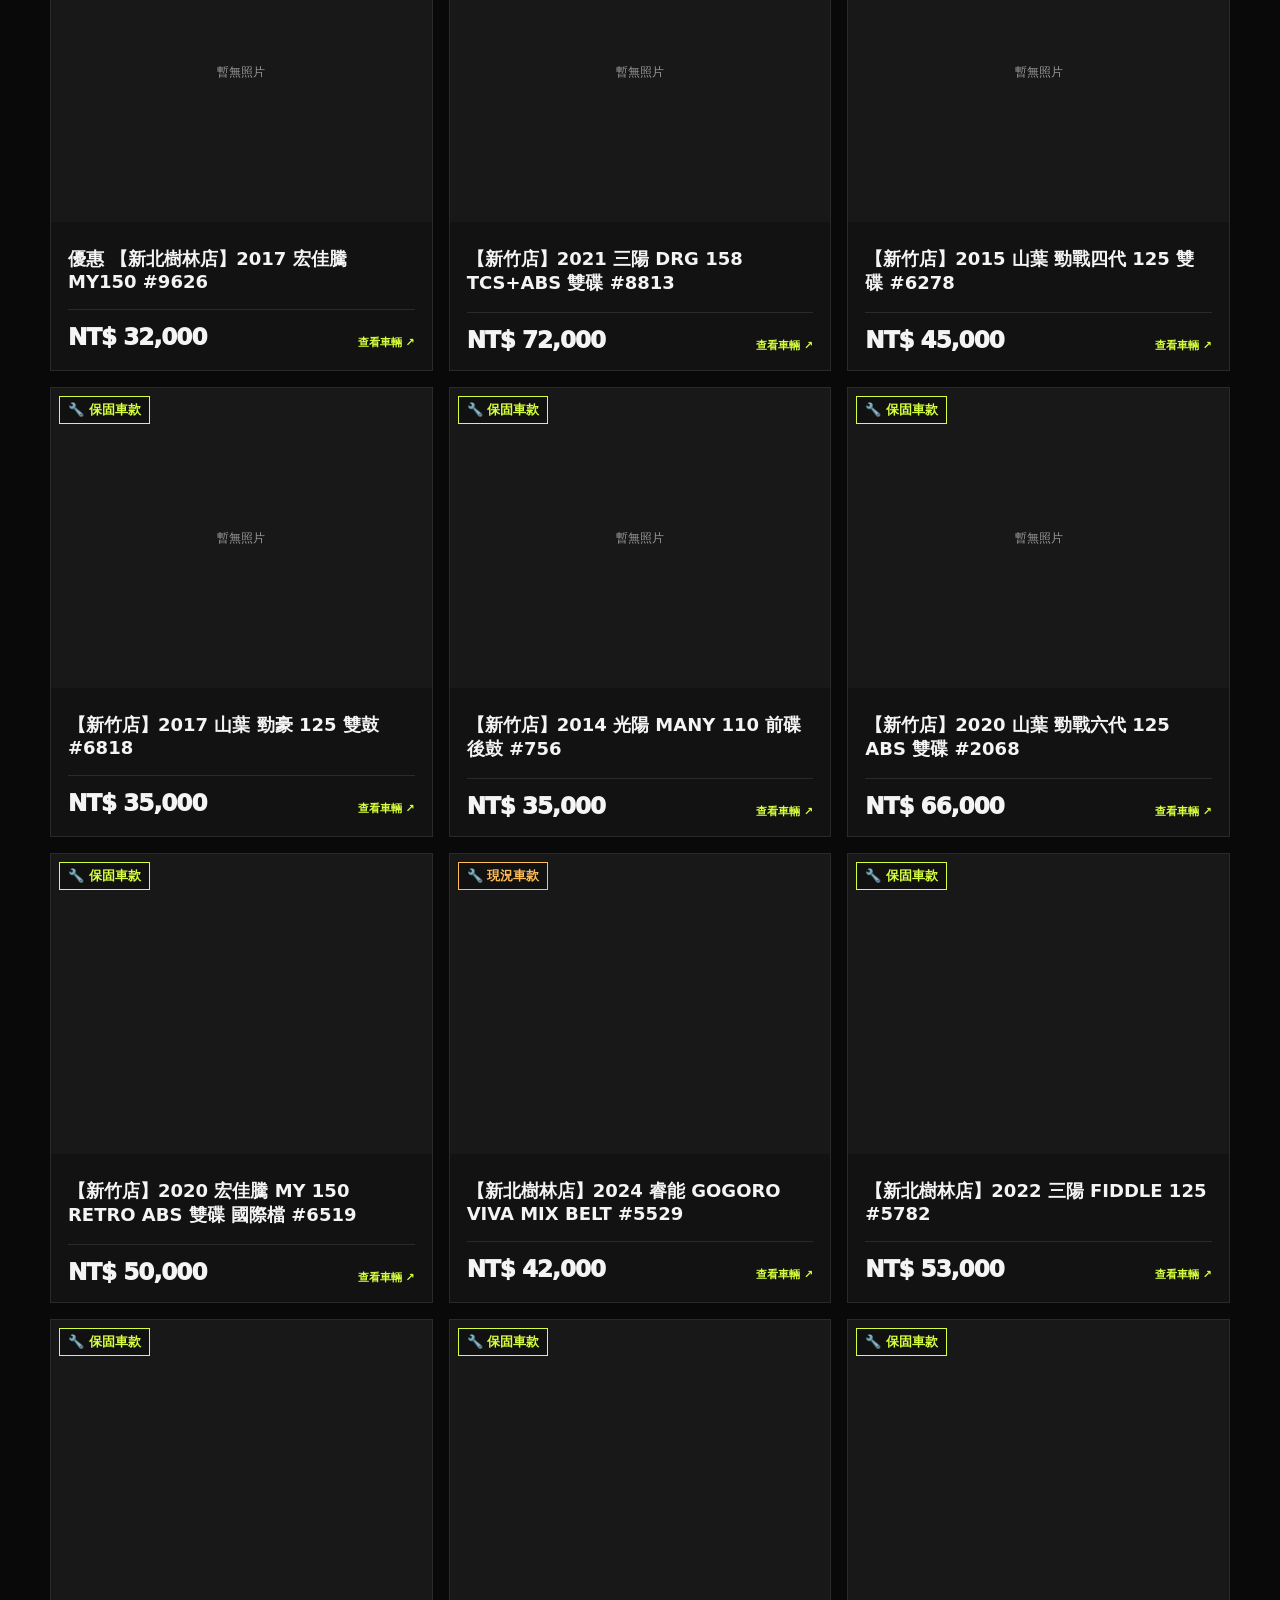
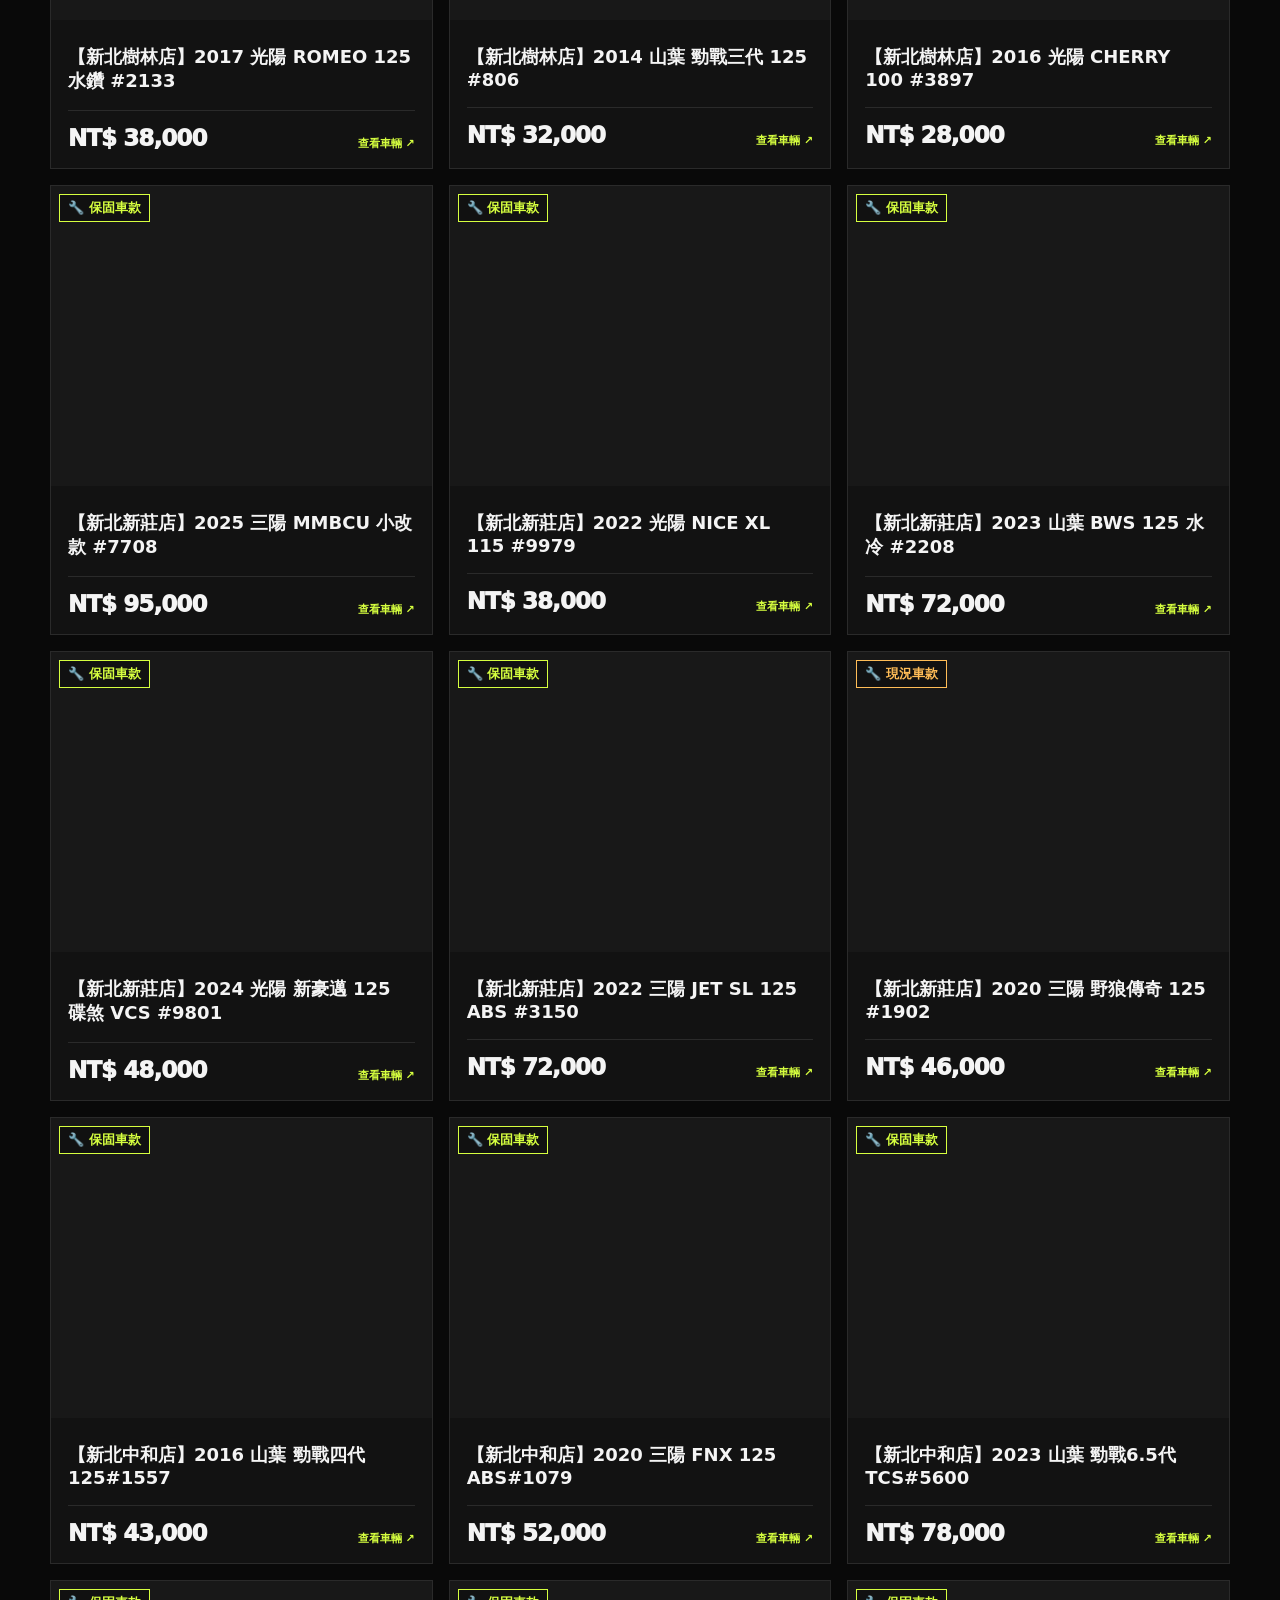
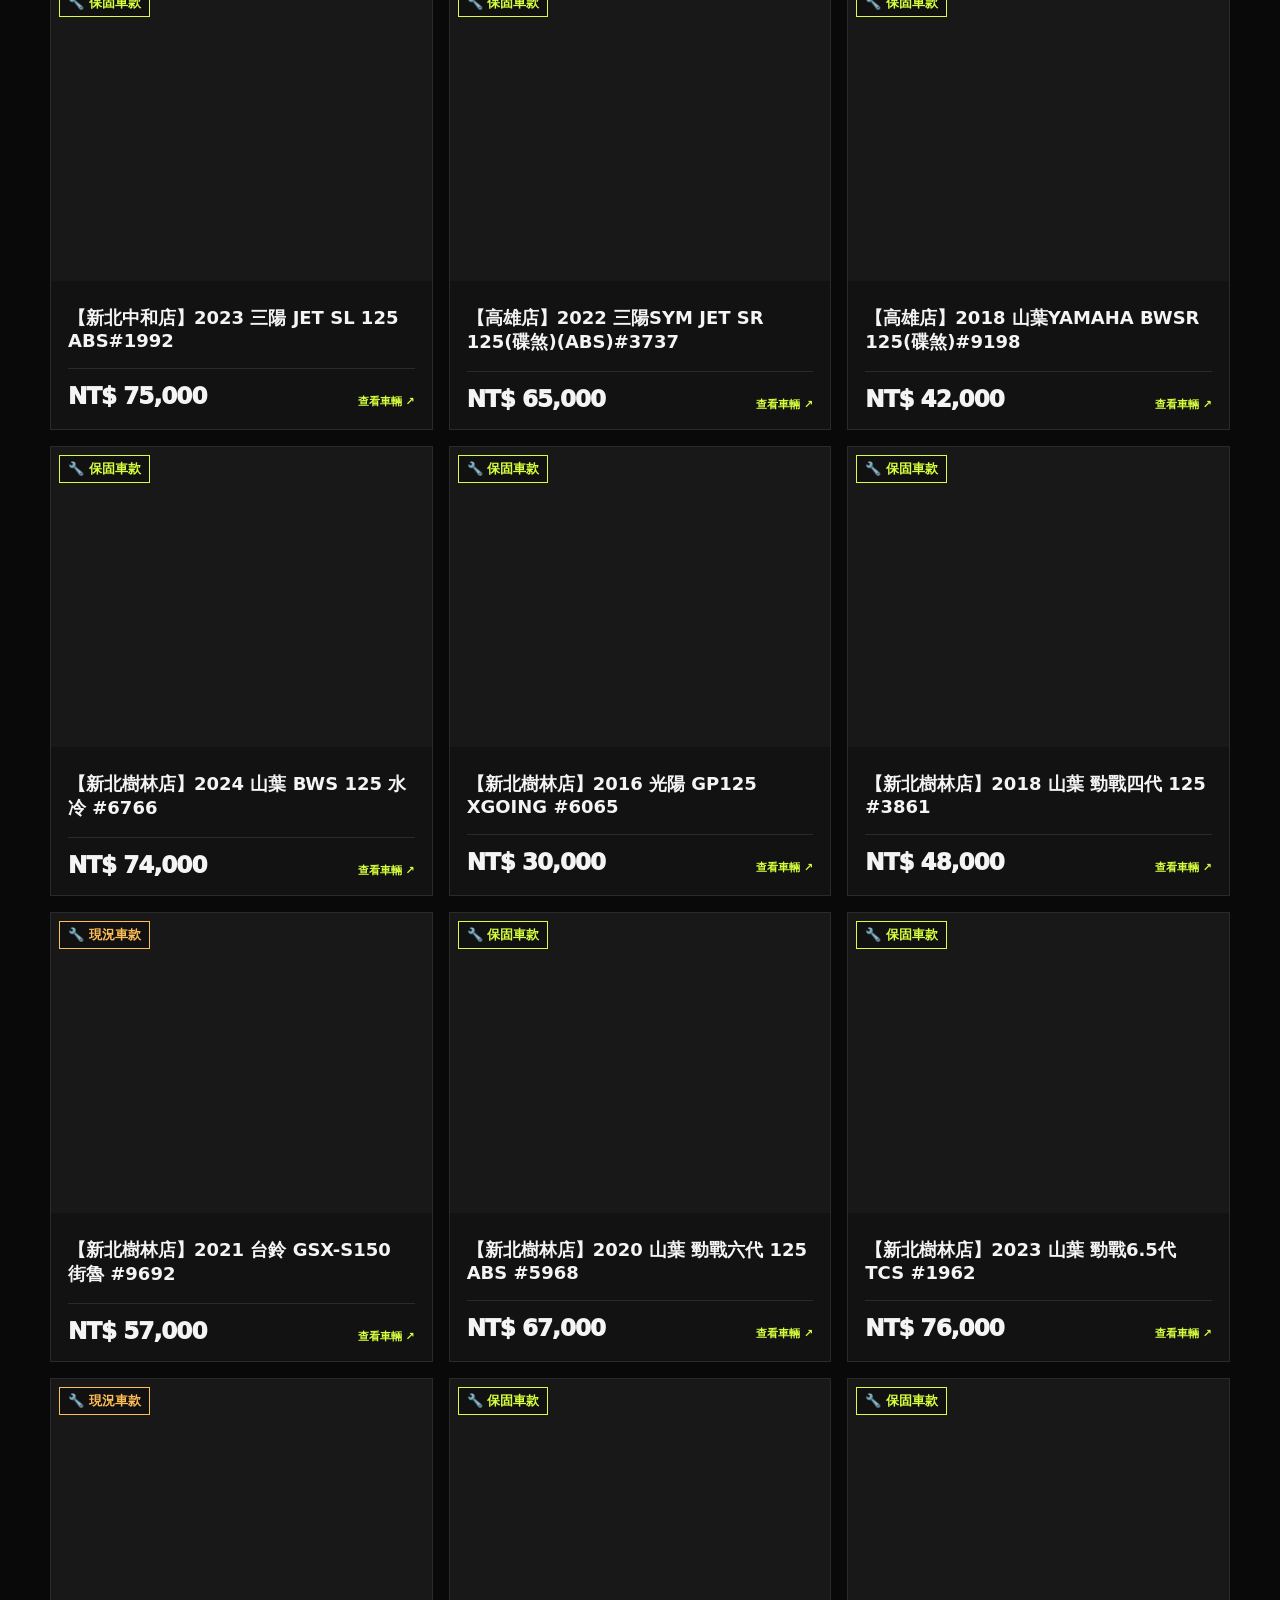
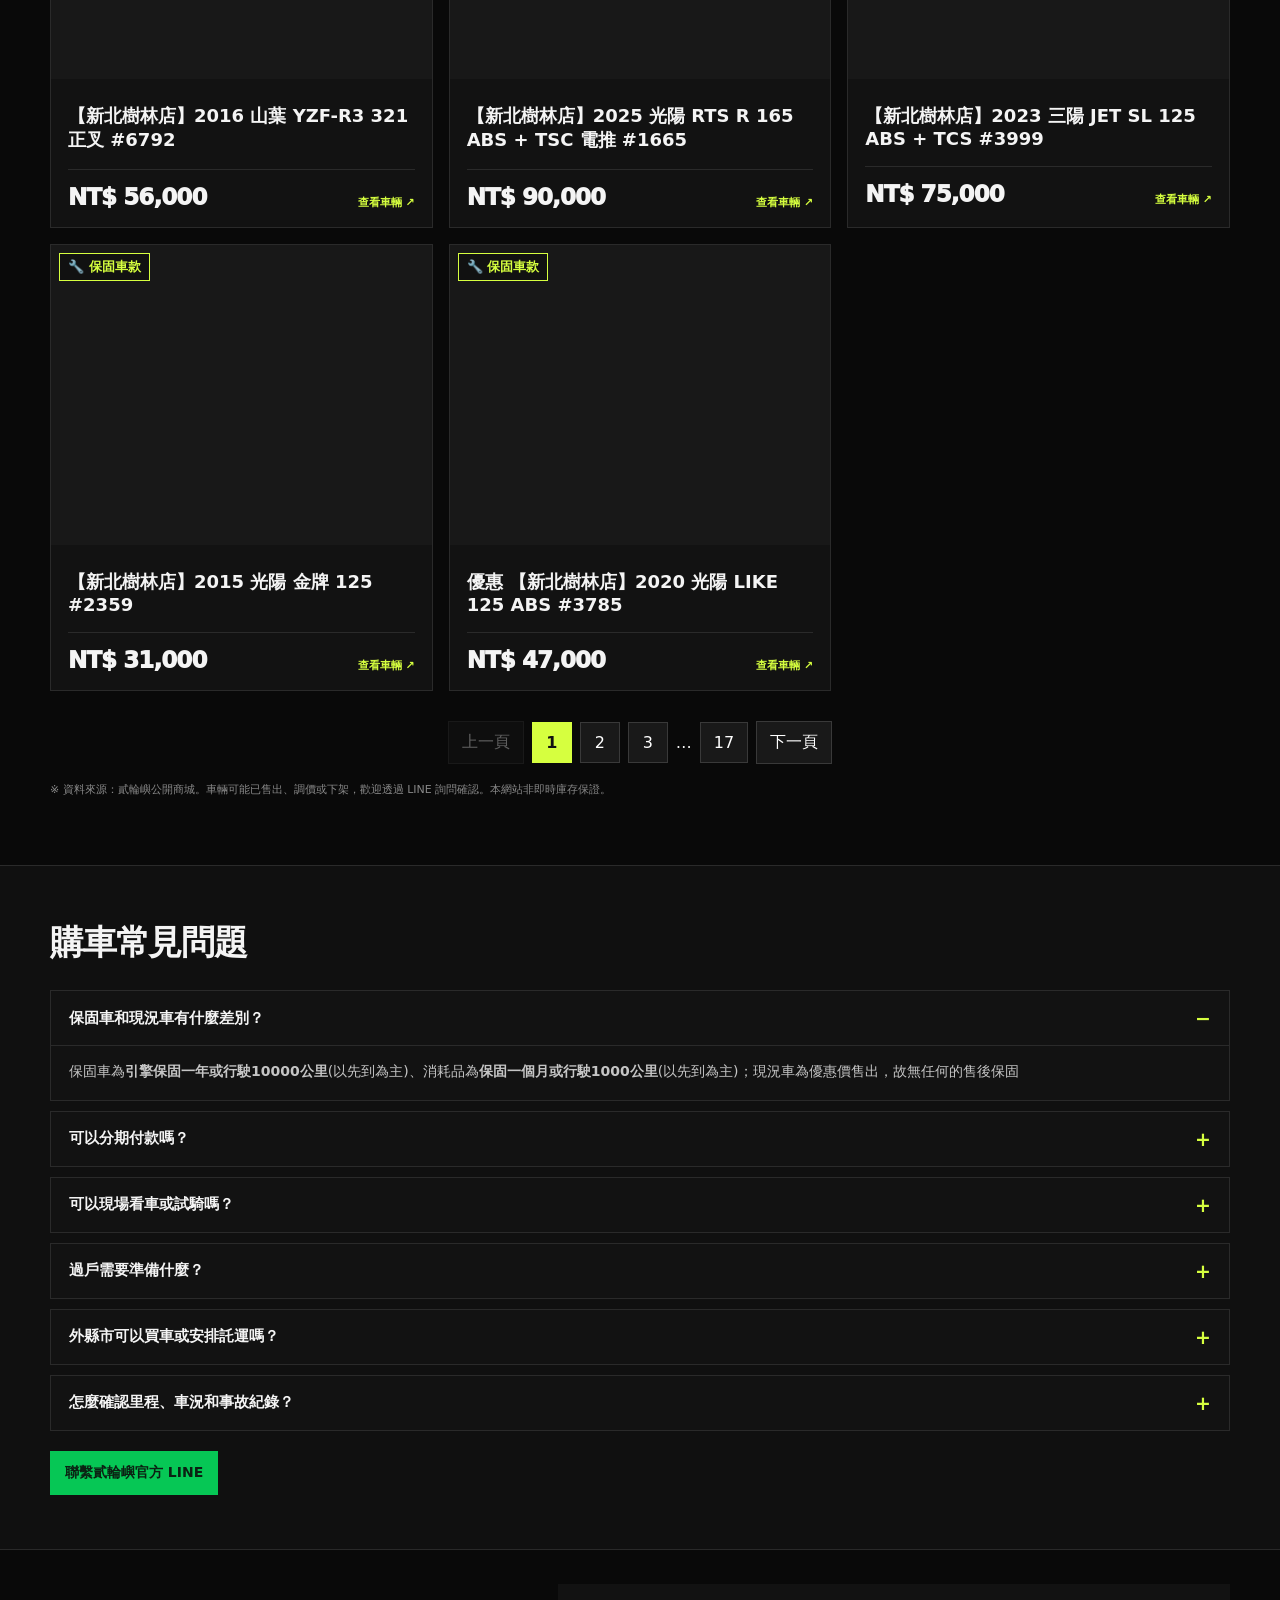
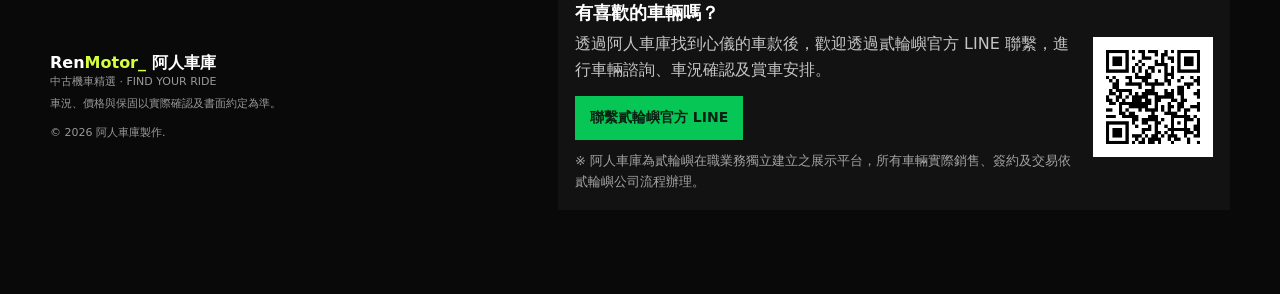
==== commit fd94c86d: "Add files via upload" ====
--- a/index.html
+++ b/index.html
@@ -117,7 +117,7 @@
     <p>可以先看原商品頁的照片和車況說明，並在看車時請門市說明里程、已知事故或泡水紀錄，以及可提供的檢查或維修資料。</p>
   </details>
   <div class="faq-contact">
-    <a class="line-action" href="https://line.me/R/ti/p/%40motor1688" target="_blank" rel="noopener noreferrer">聯繫貳輪嶼官方 LINE</a>
+    <a class="line-action" data-line-contact href="https://line.me/R/ti/p/%40motor1688" target="_blank" rel="noopener noreferrer">聯繫貳輪嶼官方 LINE</a>
   </div>
 </div></section>
 </main>
@@ -132,13 +132,13 @@
     <div>
       <h2 id="line-contact-title">有喜歡的車輛嗎？</h2>
       <p>透過阿人車庫找到心儀的車款後，歡迎透過貳輪嶼官方 LINE 聯繫，進行車輛諮詢、車況確認及賞車安排。</p>
-      <a class="line-action" id="lineAddFriend" href="https://line.me/R/ti/p/%40motor1688" target="_blank" rel="noopener noreferrer">聯繫貳輪嶼官方 LINE</a>
+      <a class="line-action" id="lineAddFriend" data-line-contact href="https://line.me/R/ti/p/%40motor1688" target="_blank" rel="noopener noreferrer">聯繫貳輪嶼官方 LINE</a>
       <p class="line-contact-note">※ 阿人車庫為貳輪嶼在職業務獨立建立之展示平台，所有車輛實際銷售、簽約及交易依貳輪嶼公司流程辦理。</p>
     </div>
     <img class="line-qr" src="./line-qr.png?v=bb7c1af05fe2" width="120" height="120" loading="lazy" alt="掃描 QR Code 加入貳輪嶼車業官方 LINE @motor1688">
   </section>
 </div></footer>
-<a class="line-float" href="https://line.me/R/ti/p/%40motor1688" target="_blank" rel="noopener noreferrer" aria-label="貳輪嶼官方 LINE 洽詢 @motor1688">
+<a class="line-float" data-line-contact href="https://line.me/R/ti/p/%40motor1688" target="_blank" rel="noopener noreferrer" aria-label="貳輪嶼官方 LINE 洽詢 @motor1688">
   <span class="line-bubble" aria-hidden="true"></span> 貳輪嶼 LINE 洽詢
 </a>
 <dialog class="filter-drawer" id="filterDrawer" aria-labelledby="filterTitle">
@@ -227,14 +227,14 @@
     <button class="vehicle-line-close" id="closeVehicleLineDialog" type="button" aria-label="關閉 LINE 詢問" autofocus>×</button>
     <h2 id="vehicleLineTitle">用手機掃描，直接詢問這台車</h2>
     <p id="vehicleLineDescription">掃描後會開啟貳輪嶼官方 LINE，並自動帶入這台車的資訊。</p>
-    <canvas class="vehicle-line-qr" id="vehicleLineQr" role="img" aria-label="這台車的 LINE 詢問 QR Code" hidden></canvas>
+    <canvas class="vehicle-line-qr" id="vehicleLineQr" role="img" aria-label="LINE 詢問 QR Code" hidden></canvas>
     <a class="vehicle-line-open" id="vehicleLineChat" target="_blank" rel="noopener noreferrer">在手機開啟 LINE</a>
     <div class="vehicle-line-links">
       <a id="vehicleLineAddFriend" target="_blank" rel="noopener noreferrer">在電腦版 LINE 加入好友</a>
       <button type="button" id="copyVehicleLineDraft">複製詢問內容</button>
     </div>
     <span class="vehicle-line-status" id="vehicleLineStatus" role="status"></span>
-    <textarea class="vehicle-line-draft" id="vehicleLineDraft" aria-label="這台車的 LINE 詢問內容" rows="4" readonly hidden></textarea>
+    <textarea class="vehicle-line-draft" id="vehicleLineDraft" aria-label="LINE 詢問內容" rows="4" readonly hidden></textarea>
   </div>
 </dialog>
 <template id="warrantyPreview" data-heading="保固項目與期限">
@@ -283,6 +283,6 @@
 </template>
 <div class="toast" id="toast"></div>
 <script src="./qrcode.js?v=510f3b947ecf"></script>
-<script src="./app.js?v=600bda17834b"></script>
+<script src="./app.js?v=8543ac1add89"></script>
 </body>
 </html>
